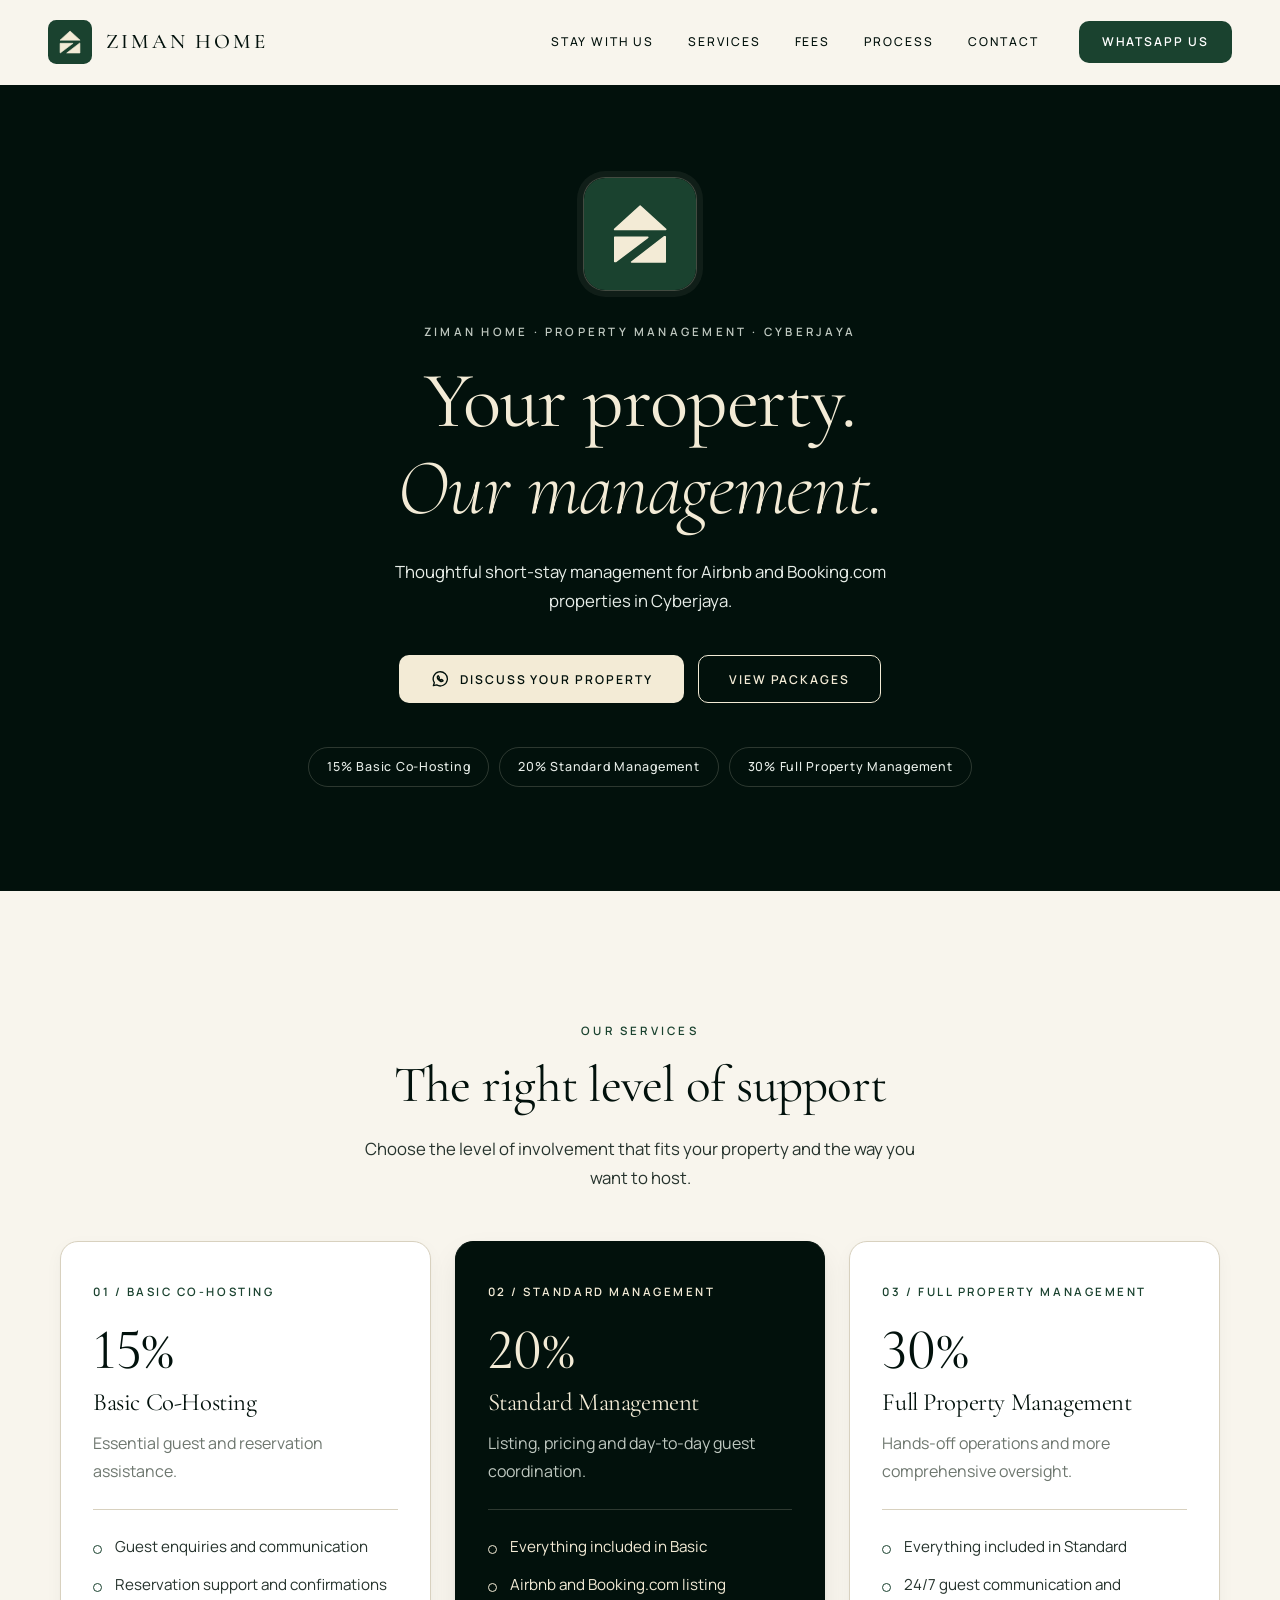
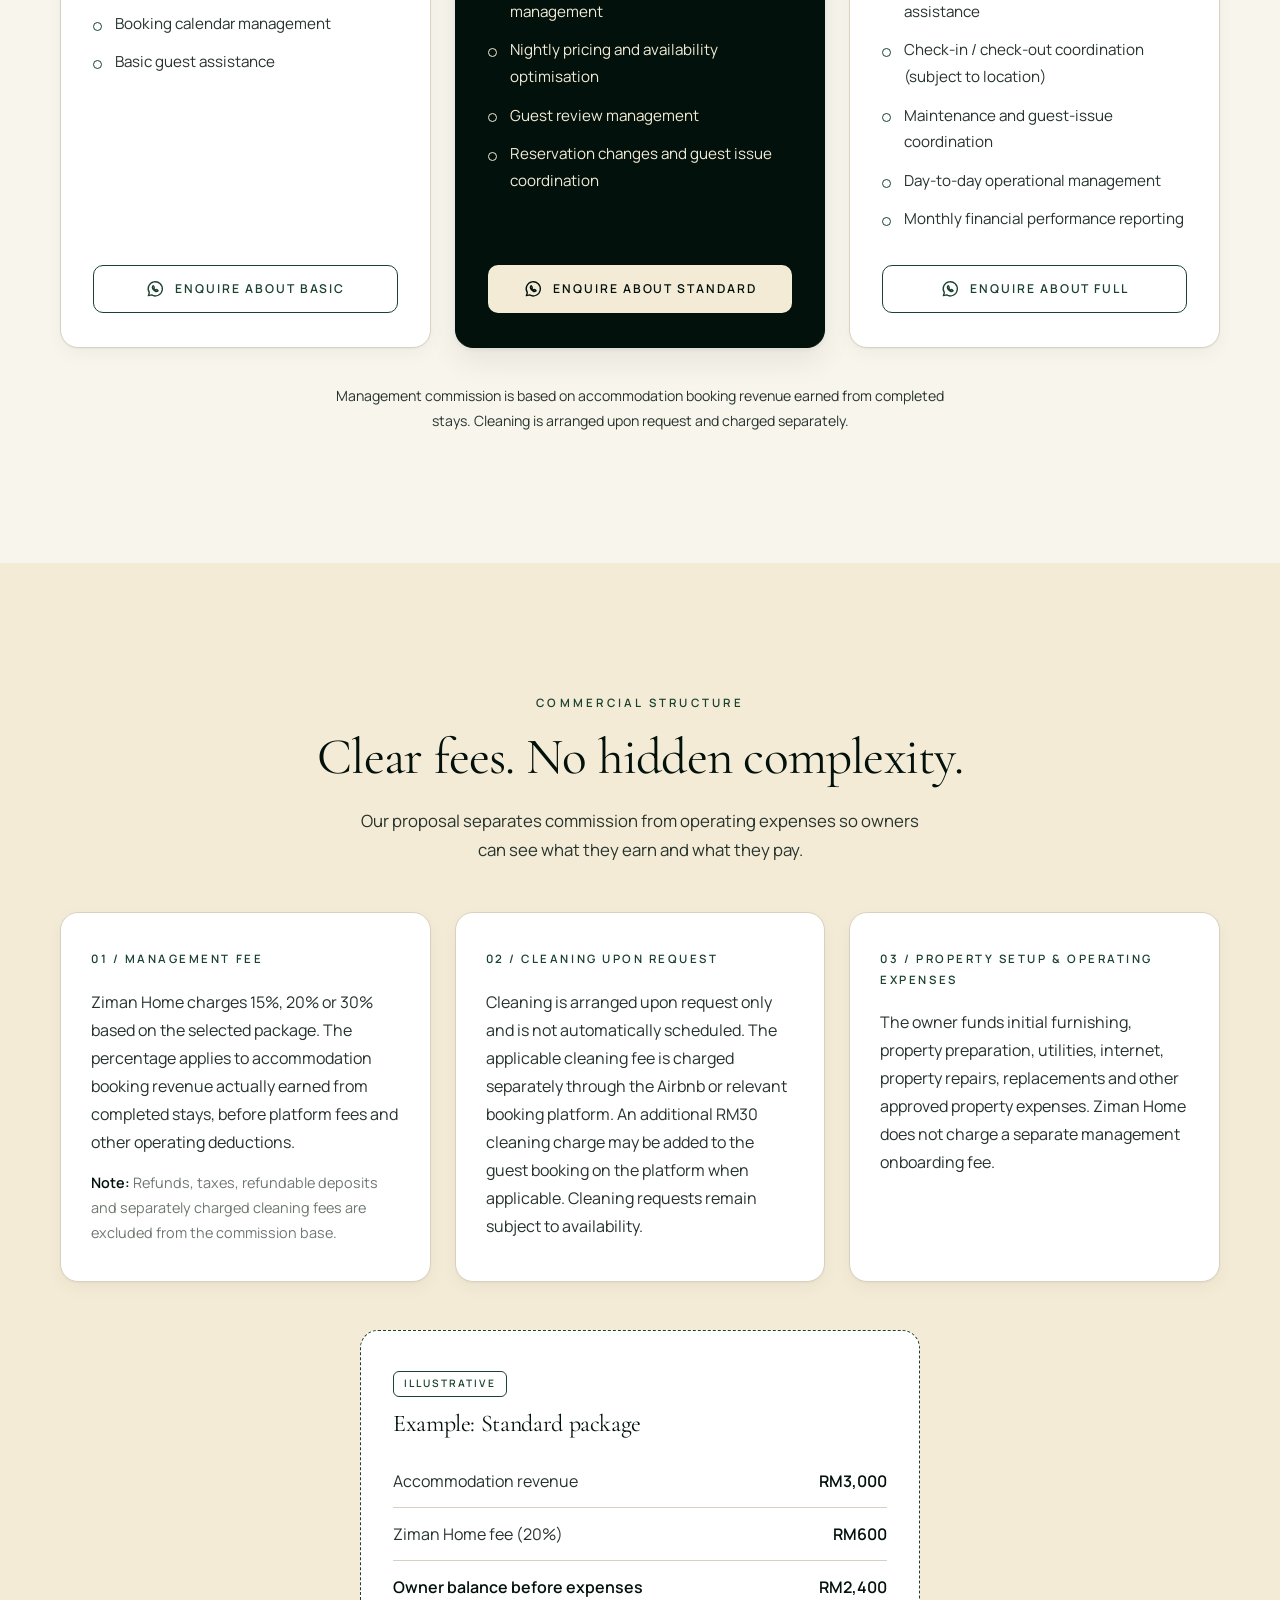
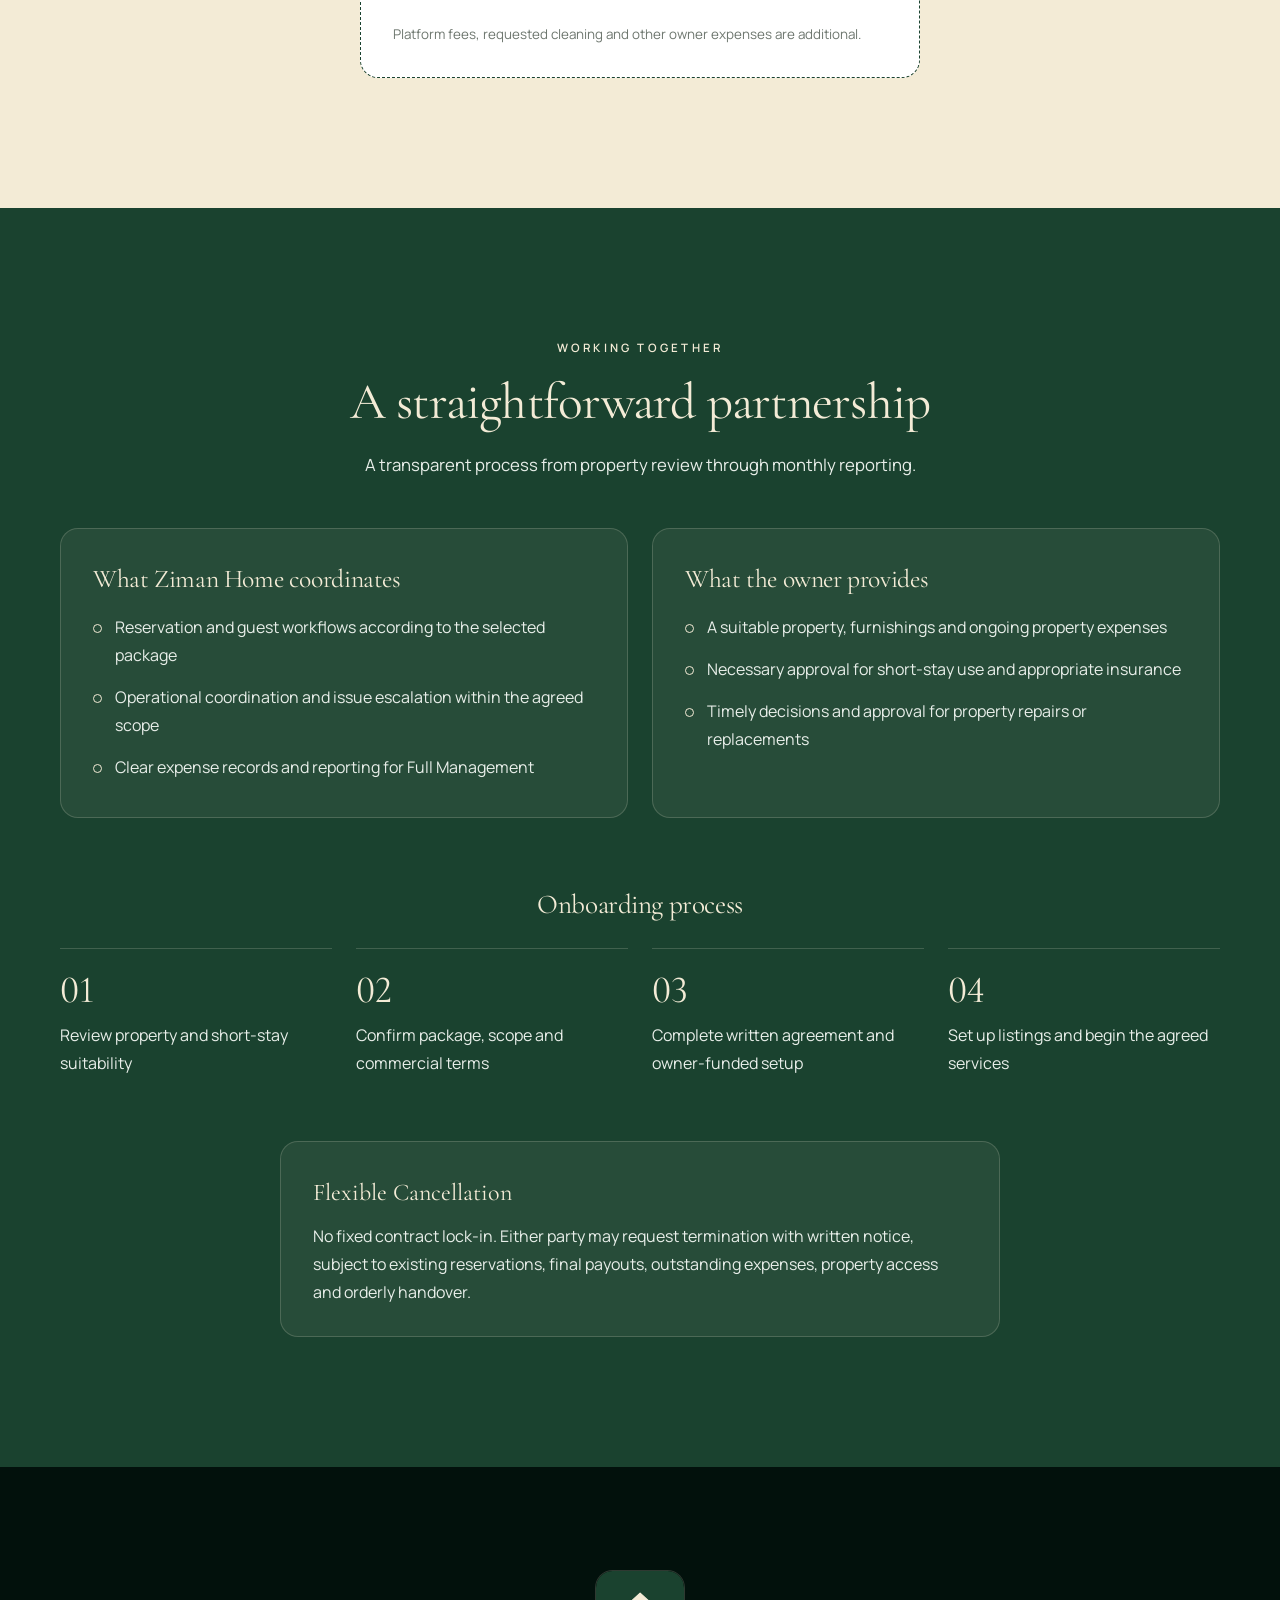
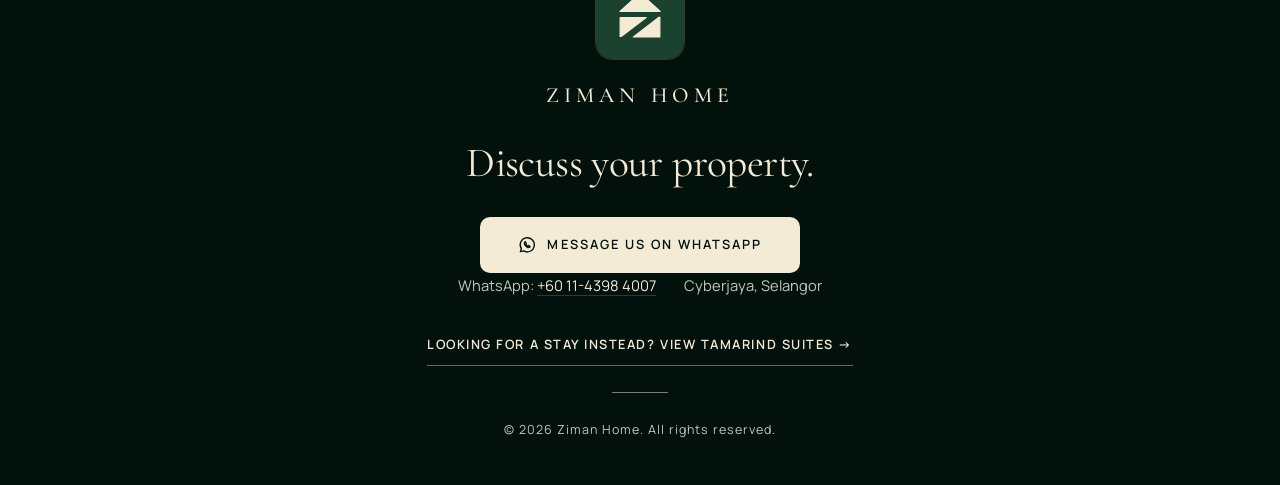
==== management/index.html @ a4a77e44 "Add property management page at /management/ Co-Authored-By: Claude Sonnet 5.5 <noreply@anthropic.co" ====
<!DOCTYPE html>
<html lang="en">
<head>
  <meta charset="UTF-8">
  <meta name="viewport" content="width=device-width, initial-scale=1.0, viewport-fit=cover">
  <title>Property Management in Cyberjaya | Ziman Home</title>
  <meta name="description" content="Short-stay property management for Airbnb and Booking.com owners in Cyberjaya. Choose Basic Co-Hosting (15%), Standard Management (20%) or Full Property Management (30%).">
  <link rel="canonical" href="https://zimanhome.nyoptech.my/management/">
  <meta name="theme-color" content="#02110c">

  <meta property="og:type" content="website">
  <meta property="og:site_name" content="Ziman Home">
  <meta property="og:locale" content="en_MY">
  <meta property="og:url" content="https://zimanhome.nyoptech.my/management/">
  <meta property="og:title" content="Property Management in Cyberjaya | Ziman Home">
  <meta property="og:description" content="Thoughtful short-stay management for Airbnb and Booking.com properties in Cyberjaya.">
  <meta property="og:image" content="https://zimanhome.nyoptech.my/assets/og-image.jpg">
  <meta property="og:image:width" content="1200">
  <meta property="og:image:height" content="630">
  <meta property="og:image:alt" content="Ziman Home property management, Cyberjaya">
  <meta name="twitter:card" content="summary_large_image">
  <meta name="twitter:title" content="Property Management in Cyberjaya | Ziman Home">
  <meta name="twitter:description" content="Thoughtful short-stay management for Airbnb and Booking.com properties in Cyberjaya.">
  <meta name="twitter:image" content="https://zimanhome.nyoptech.my/assets/og-image.jpg">

  <link rel="icon" href="/assets/logo.svg" type="image/svg+xml">
  <link rel="icon" href="/assets/favicon.png" type="image/png" sizes="48x48">
  <link rel="apple-touch-icon" href="/assets/apple-touch-icon.png">

  <link rel="preconnect" href="https://fonts.googleapis.com">
  <link rel="preconnect" href="https://fonts.gstatic.com" crossorigin>
  <link href="https://fonts.googleapis.com/css2?family=Cormorant+Garamond:ital,wght@0,300;0,400;0,500;1,300;1,400&family=Manrope:wght@400;500;600&display=swap" rel="stylesheet">
  <link rel="stylesheet" href="/styles.css">
  <link rel="stylesheet" href="/management/management.css">

  <script type="application/ld+json">
  {
    "@context": "https://schema.org",
    "@type": "Service",
    "name": "Short-stay property management",
    "serviceType": "Property management for Airbnb and Booking.com properties",
    "areaServed": { "@type": "City", "name": "Cyberjaya" },
    "provider": {
      "@type": "Organization",
      "name": "Ziman Home",
      "url": "https://zimanhome.nyoptech.my/",
      "logo": "https://zimanhome.nyoptech.my/assets/logo-512.png",
      "telephone": "+60 11-4398 4007"
    }
  }
  </script>
</head>
<body>
  <a href="#main" class="skip-link">Skip to content</a>

  <!-- ===== Navigation ===== -->
  <header class="nav" id="nav">
    <a href="/" class="nav__brand" aria-label="Ziman Home, back to the home page">
      <img src="/assets/logo.svg" alt="" class="nav__logo" width="44" height="44">
      <span>Ziman Home</span>
    </a>
    <nav class="nav__links" id="navLinks" aria-label="Main">
      <a href="/">Stay With Us</a>
      <a href="#packages">Services</a>
      <a href="#terms">Fees</a>
      <a href="#partnership">Process</a>
      <a href="#contact">Contact</a>
    </nav>
    <a href="https://wa.me/601143984007?text=Hi%20Ziman%20Home%2C%20I%27m%20a%20property%20owner%20in%20Cyberjaya%20and%20would%20like%20to%20discuss%20your%20property%20management%20services." class="btn btn--primary nav__cta" target="_blank" rel="noopener">WhatsApp Us</a>
    <button class="nav__toggle" id="navToggle" type="button" aria-label="Open menu" aria-expanded="false" aria-controls="navLinks"><span></span><span></span><span></span></button>
  </header>

  <main id="main">

  <!-- ===== Hero ===== -->
  <section class="hero hero--page theme-emerald" id="home">
    <div class="hero__content">
      <img src="/assets/logo.svg" alt="" class="hero__emblem" width="112" height="112">
      <p class="eyebrow">Ziman Home · Property Management · Cyberjaya</p>
      <h1>Your property.<br><em>Our management.</em></h1>
      <p class="hero__lead">Thoughtful short-stay management for Airbnb and Booking.com properties in Cyberjaya.</p>
      <div class="hero__ctas">
        <a href="https://wa.me/601143984007?text=Hi%20Ziman%20Home%2C%20I%27m%20a%20property%20owner%20in%20Cyberjaya%20and%20would%20like%20to%20discuss%20your%20property%20management%20services." class="btn btn--primary btn--icon" target="_blank" rel="noopener">
          <svg class="icon" viewBox="0 0 24 24" aria-hidden="true" focusable="false"><path d="M4 20l1.2-3.6A8.5 8.5 0 1 1 8 19.1z"/><path d="M9.2 8.6c.2-.5.7-.6 1-.2l.8 1.2c.2.3.2.7-.1 1l-.4.4c.5 1 1.3 1.8 2.3 2.3l.4-.4c.3-.3.7-.3 1-.1l1.2.8c.4.3.3.8-.2 1-.9.5-2 .5-3-.1a8 8 0 0 1-3-3c-.5-1-.5-2.1 0-2.9z"/></svg>
          Discuss Your Property
        </a>
        <a href="#packages" class="btn btn--outline">View Packages</a>
      </div>
      <ul class="chips" aria-label="Management packages">
        <li>15% Basic Co-Hosting</li>
        <li>20% Standard Management</li>
        <li>30% Full Property Management</li>
      </ul>
    </div>
  </section>

  <!-- ===== Our services ===== -->
  <section class="section" id="packages">
    <div class="container center">
      <p class="eyebrow">Our Services</p>
      <h2>The right level of support</h2>
      <p class="lead">Choose the level of involvement that fits your property and the way you want to host.</p>
      <div class="pkgs">
        <article class="pkg" data-reveal aria-labelledby="pkg-01">
          <p class="pkg__no">01 / Basic Co-Hosting</p>
          <h3 id="pkg-01"><span class="pkg__rate">15%</span> <span class="pkg__name">Basic Co-Hosting</span></h3>
          <p class="pkg__sum">Essential guest and reservation assistance.</p>
          <ul class="pkg__list">
            <li>Guest enquiries and communication</li>
            <li>Reservation support and confirmations</li>
            <li>Booking calendar management</li>
            <li>Basic guest assistance</li>
          </ul>
          <a href="https://wa.me/601143984007?text=Hi%20Ziman%20Home%2C%20I%27m%20a%20property%20owner%20in%20Cyberjaya%20and%20I%27m%20interested%20in%20the%20Basic%20Co-Hosting%20package%20%2815%25%29." class="btn btn--outline btn--icon pkg__cta" target="_blank" rel="noopener"><svg class="icon" viewBox="0 0 24 24" aria-hidden="true" focusable="false"><path d="M4 20l1.2-3.6A8.5 8.5 0 1 1 8 19.1z"/><path d="M9.2 8.6c.2-.5.7-.6 1-.2l.8 1.2c.2.3.2.7-.1 1l-.4.4c.5 1 1.3 1.8 2.3 2.3l.4-.4c.3-.3.7-.3 1-.1l1.2.8c.4.3.3.8-.2 1-.9.5-2 .5-3-.1a8 8 0 0 1-3-3c-.5-1-.5-2.1 0-2.9z"/></svg>Enquire about Basic<span class="sr-only"> package on WhatsApp</span></a>
        </article>
        <article class="pkg pkg--feature theme-emerald" data-reveal aria-labelledby="pkg-02">
          <p class="pkg__no">02 / Standard Management</p>
          <h3 id="pkg-02"><span class="pkg__rate">20%</span> <span class="pkg__name">Standard Management</span></h3>
          <p class="pkg__sum">Listing, pricing and day-to-day guest coordination.</p>
          <ul class="pkg__list">
            <li>Everything included in Basic</li>
            <li>Airbnb and Booking.com listing management</li>
            <li>Nightly pricing and availability optimisation</li>
            <li>Guest review management</li>
            <li>Reservation changes and guest issue coordination</li>
          </ul>
          <a href="https://wa.me/601143984007?text=Hi%20Ziman%20Home%2C%20I%27m%20a%20property%20owner%20in%20Cyberjaya%20and%20I%27m%20interested%20in%20the%20Standard%20Management%20package%20%2820%25%29." class="btn btn--primary btn--icon pkg__cta" target="_blank" rel="noopener"><svg class="icon" viewBox="0 0 24 24" aria-hidden="true" focusable="false"><path d="M4 20l1.2-3.6A8.5 8.5 0 1 1 8 19.1z"/><path d="M9.2 8.6c.2-.5.7-.6 1-.2l.8 1.2c.2.3.2.7-.1 1l-.4.4c.5 1 1.3 1.8 2.3 2.3l.4-.4c.3-.3.7-.3 1-.1l1.2.8c.4.3.3.8-.2 1-.9.5-2 .5-3-.1a8 8 0 0 1-3-3c-.5-1-.5-2.1 0-2.9z"/></svg>Enquire about Standard<span class="sr-only"> package on WhatsApp</span></a>
        </article>
        <article class="pkg" data-reveal aria-labelledby="pkg-03">
          <p class="pkg__no">03 / Full Property Management</p>
          <h3 id="pkg-03"><span class="pkg__rate">30%</span> <span class="pkg__name">Full Property Management</span></h3>
          <p class="pkg__sum">Hands-off operations and more comprehensive oversight.</p>
          <ul class="pkg__list">
            <li>Everything included in Standard</li>
            <li>24/7 guest communication and assistance</li>
            <li>Check-in / check-out coordination (subject to location)</li>
            <li>Maintenance and guest-issue coordination</li>
            <li>Day-to-day operational management</li>
            <li>Monthly financial performance reporting</li>
          </ul>
          <a href="https://wa.me/601143984007?text=Hi%20Ziman%20Home%2C%20I%27m%20a%20property%20owner%20in%20Cyberjaya%20and%20I%27m%20interested%20in%20the%20Full%20Property%20Management%20package%20%2830%25%29." class="btn btn--outline btn--icon pkg__cta" target="_blank" rel="noopener"><svg class="icon" viewBox="0 0 24 24" aria-hidden="true" focusable="false"><path d="M4 20l1.2-3.6A8.5 8.5 0 1 1 8 19.1z"/><path d="M9.2 8.6c.2-.5.7-.6 1-.2l.8 1.2c.2.3.2.7-.1 1l-.4.4c.5 1 1.3 1.8 2.3 2.3l.4-.4c.3-.3.7-.3 1-.1l1.2.8c.4.3.3.8-.2 1-.9.5-2 .5-3-.1a8 8 0 0 1-3-3c-.5-1-.5-2.1 0-2.9z"/></svg>Enquire about Full<span class="sr-only"> package on WhatsApp</span></a>
        </article>
      </div>
      <p class="footnote">Management commission is based on accommodation booking revenue earned from completed stays. Cleaning is arranged upon request and charged separately.</p>
    </div>
  </section>

  <!-- ===== Commercial terms ===== -->
  <section class="section theme-cream" id="terms">
    <div class="container center">
      <p class="eyebrow">Commercial Structure</p>
      <h2>Clear fees. No hidden complexity.</h2>
      <p class="lead">Our proposal separates commission from operating expenses so owners can see what they earn and what they pay.</p>
      <div class="terms">
        <article class="term" data-reveal>
          <p class="term__no">01 / Management Fee</p>
          <p>Ziman Home charges 15%, 20% or 30% based on the selected package. The percentage applies to accommodation booking revenue actually earned from completed stays, before platform fees and other operating deductions.</p>
          <p class="term__note"><strong>Note:</strong> Refunds, taxes, refundable deposits and separately charged cleaning fees are excluded from the commission base.</p>
        </article>
        <article class="term" data-reveal>
          <p class="term__no">02 / Cleaning Upon Request</p>
          <p>Cleaning is arranged upon request only and is not automatically scheduled. The applicable cleaning fee is charged separately through the Airbnb or relevant booking platform. An additional RM30 cleaning charge may be added to the guest booking on the platform when applicable. Cleaning requests remain subject to availability.</p>
        </article>
        <article class="term" data-reveal>
          <p class="term__no">03 / Property Setup &amp; Operating Expenses</p>
          <p>The owner funds initial furnishing, property preparation, utilities, internet, property repairs, replacements and other approved property expenses. Ziman Home does not charge a separate management onboarding fee.</p>
        </article>
      </div>

      <aside class="example" data-reveal aria-labelledby="exampleTitle">
        <p class="example__tag">Illustrative</p>
        <h3 id="exampleTitle">Example: Standard package</h3>
        <dl class="example__rows">
          <div><dt>Accommodation revenue</dt><dd>RM3,000</dd></div>
          <div><dt>Ziman Home fee (20%)</dt><dd>RM600</dd></div>
          <div class="example__total"><dt>Owner balance before expenses</dt><dd>RM2,400</dd></div>
        </dl>
        <p class="example__small">Platform fees, requested cleaning and other owner expenses are additional.</p>
      </aside>
    </div>
  </section>

  <!-- ===== Working together ===== -->
  <section class="section theme-green" id="partnership">
    <div class="container center">
      <p class="eyebrow">Working Together</p>
      <h2>A straightforward partnership</h2>
      <p class="lead">A transparent process from property review through monthly reporting.</p>

      <div class="cols">
        <div class="col" data-reveal>
          <h3>What Ziman Home coordinates</h3>
          <ul class="tick">
            <li>Reservation and guest workflows according to the selected package</li>
            <li>Operational coordination and issue escalation within the agreed scope</li>
            <li>Clear expense records and reporting for Full Management</li>
          </ul>
        </div>
        <div class="col" data-reveal>
          <h3>What the owner provides</h3>
          <ul class="tick">
            <li>A suitable property, furnishings and ongoing property expenses</li>
            <li>Necessary approval for short-stay use and appropriate insurance</li>
            <li>Timely decisions and approval for property repairs or replacements</li>
          </ul>
        </div>
      </div>

      <h3 class="steps__title">Onboarding process</h3>
      <ol class="steps">
        <li data-reveal><span class="steps__no" aria-hidden="true">01</span>Review property and short-stay suitability</li>
        <li data-reveal><span class="steps__no" aria-hidden="true">02</span>Confirm package, scope and commercial terms</li>
        <li data-reveal><span class="steps__no" aria-hidden="true">03</span>Complete written agreement and owner-funded setup</li>
        <li data-reveal><span class="steps__no" aria-hidden="true">04</span>Set up listings and begin the agreed services</li>
      </ol>

      <div class="callout" data-reveal>
        <p class="callout__title">Flexible Cancellation</p>
        <p>No fixed contract lock-in. Either party may request termination with written notice, subject to existing reservations, final payouts, outstanding expenses, property access and orderly handover.</p>
      </div>
    </div>
  </section>

  </main>

  <!-- ===== Final CTA / Footer ===== -->
  <footer class="footer theme-emerald" id="contact">
    <div class="container center">
      <img src="/assets/logo.svg" alt="" class="footer__logo" width="88" height="88" loading="lazy">
      <p class="footer__brand">Ziman Home</p>
      <h2 class="footer__title">Discuss your property.</h2>
      <a href="https://wa.me/601143984007?text=Hi%20Ziman%20Home%2C%20I%27m%20a%20property%20owner%20in%20Cyberjaya%20and%20would%20like%20to%20discuss%20your%20property%20management%20services." class="btn btn--primary btn--icon btn--lg" target="_blank" rel="noopener">
        <svg class="icon" viewBox="0 0 24 24" aria-hidden="true" focusable="false"><path d="M4 20l1.2-3.6A8.5 8.5 0 1 1 8 19.1z"/><path d="M9.2 8.6c.2-.5.7-.6 1-.2l.8 1.2c.2.3.2.7-.1 1l-.4.4c.5 1 1.3 1.8 2.3 2.3l.4-.4c.3-.3.7-.3 1-.1l1.2.8c.4.3.3.8-.2 1-.9.5-2 .5-3-.1a8 8 0 0 1-3-3c-.5-1-.5-2.1 0-2.9z"/></svg>
        Message Us on WhatsApp
      </a>
      <ul class="footer__contact">
        <li>WhatsApp: <a href="https://wa.me/601143984007">+60 11-4398 4007</a></li>
        <li>Cyberjaya, Selangor</li>
      </ul>
      <p class="footer__swap"><a class="text-link" href="/">Looking for a stay instead? View Tamarind Suites &rarr;</a></p>
      <div class="divider"></div>
      <p class="footer__copy">© <span id="year"></span> Ziman Home. All rights reserved.</p>
    </div>
  </footer>

  <!-- Floating WhatsApp button (hidden while the hero or footer CTA is on screen) -->
  <a href="https://wa.me/601143984007?text=Hi%20Ziman%20Home%2C%20I%27m%20a%20property%20owner%20in%20Cyberjaya%20and%20would%20like%20to%20discuss%20your%20property%20management%20services." class="wa-float is-hidden" id="waFloat" target="_blank" rel="noopener">
    <svg class="icon" viewBox="0 0 24 24" aria-hidden="true" focusable="false"><path d="M4 20l1.2-3.6A8.5 8.5 0 1 1 8 19.1z"/><path d="M9.2 8.6c.2-.5.7-.6 1-.2l.8 1.2c.2.3.2.7-.1 1l-.4.4c.5 1 1.3 1.8 2.3 2.3l.4-.4c.3-.3.7-.3 1-.1l1.2.8c.4.3.3.8-.2 1-.9.5-2 .5-3-.1a8 8 0 0 1-3-3c-.5-1-.5-2.1 0-2.9z"/></svg>
    <span class="wa-float__label">WhatsApp Us</span>
  </a>

  <script src="/management/management.js" defer></script>
</body>
</html>
---- styles.css ----
/* =========================================================
   Design tokens
   ========================================================= */
:root {
  /* Brand palette — the only raw colour values in this file */
  --emerald: #02110c;       /* Dark Emerald */
  --olive: #1a422f;         /* Olive Green */
  --olive-hover: #275a43;   /* Button hover green */
  --cream: #f3ebd6;         /* Cream Beige */
  --offwhite: #f8f5ed;      /* Main background */
  --ink: #26332d;           /* Body text */
  --stone: #6e776f;         /* Muted text */
  --border: #d8d1bf;        /* Border */
  --sage-mist: #e8eee9;     /* Soft green highlight */
  --mist: #bfc8c0;          /* Secondary text on dark */
  --white: #ffffff;
  --shadow-color: 2, 17, 12; /* emerald, as RGB for shadows/overlays */

  /* Type */
  --serif: "Cormorant Garamond", Georgia, serif;
  --sans: "Manrope", system-ui, sans-serif;

  /* Shape & depth */
  --radius-sm: 10px;
  --radius: 14px;
  --radius-lg: 18px;
  --shadow-sm: 0 1px 2px rgba(var(--shadow-color), .04), 0 6px 18px rgba(var(--shadow-color), .04);
  --shadow-md: 0 2px 4px rgba(var(--shadow-color), .05), 0 14px 30px rgba(var(--shadow-color), .07);
  --ease: cubic-bezier(.2, .6, .2, 1);
  --nav-h: 82px;
}

/* Section themes: each sets the same semantic tokens, components only read these. */
:root,
.theme-light {
  --bg: var(--offwhite);
  --heading: var(--emerald);
  --text: var(--ink);
  --muted: var(--stone);
  --accent: var(--olive);
  --line: var(--border);
  --card: var(--white);
  --photo-bg: var(--cream);
  --btn-bg: var(--olive);
  --btn-fg: var(--white);
  --btn-hover: var(--olive-hover);
  --btn-line: var(--olive);
  --btn-line-hover-fg: var(--white);
}
.theme-cream {
  --bg: var(--cream);
  --photo-bg: var(--offwhite);
}
.theme-green,
.theme-emerald {
  --heading: var(--cream);
  --text: var(--sage-mist);
  --muted: var(--mist);
  --accent: var(--cream);
  --line: color-mix(in srgb, var(--cream) 18%, transparent);
  --card: color-mix(in srgb, var(--cream) 6%, transparent);
  --photo-bg: var(--olive);
  --btn-bg: var(--cream);
  --btn-fg: var(--emerald);
  --btn-hover: var(--white);
  --btn-line: var(--cream);
  --btn-line-hover-fg: var(--emerald);
}
.theme-green { --bg: var(--olive); }
.theme-emerald { --bg: var(--emerald); --text: var(--cream); }

/* =========================================================
   Base
   ========================================================= */
* { box-sizing: border-box; margin: 0; padding: 0; }
html { scroll-behavior: smooth; }
body { font-family: var(--sans); font-weight: 400; font-size: 1rem; background: var(--bg); color: var(--text); line-height: 1.75; overflow-x: hidden; -webkit-font-smoothing: antialiased; }
img { max-width: 100%; display: block; }
a { color: inherit; text-decoration: none; }
ul { list-style: none; }
[id] { scroll-margin-top: var(--nav-h); }
::selection { background: var(--olive); color: var(--cream); }
:focus-visible { outline: 2px solid var(--accent); outline-offset: 3px; border-radius: 4px; }

.skip-link { position: absolute; left: 16px; top: -100px; z-index: 100; padding: 10px 18px; background: var(--olive); color: var(--white); border-radius: var(--radius-sm); }
.skip-link:focus { top: 16px; }

.container { width: min(1160px, 100% - 32px); margin-inline: auto; }
.center { text-align: center; }
.section { padding: 130px 0; background: var(--bg); color: var(--text); }
.section--compact { padding-block: 100px; }

h1, h2, h3 { font-family: var(--serif); font-weight: 400; line-height: 1.1; letter-spacing: -.015em; color: var(--heading); text-wrap: balance; }
h1 { font-size: clamp(2.6rem, 6.2vw, 5rem); }
h2 { font-size: clamp(2.1rem, 4vw, 3.2rem); margin-bottom: 20px; }
h3 { font-size: 1.7rem; margin-bottom: 14px; }
h1 em, h2 em { font-style: italic; font-weight: 300; }

.eyebrow { font-size: .72rem; font-weight: 600; letter-spacing: .28em; text-transform: uppercase; color: var(--accent); margin-bottom: 16px; }
.lead { color: var(--text); font-size: 1.05rem; max-width: 580px; margin: 0 auto 48px; text-wrap: pretty; }
.divider { width: 56px; height: 1px; background: var(--accent); opacity: .5; margin: 26px 0; }
.center .divider { margin-inline: auto; }
.text-link { display: inline-block; padding-block: 12px 10px; font-size: .8rem; font-weight: 600; letter-spacing: .12em; text-transform: uppercase; color: var(--accent); border-bottom: 1px solid color-mix(in srgb, var(--accent) 40%, transparent); transition: border-color .25s var(--ease); }
.text-link:hover { border-bottom-color: var(--accent); }

.icon { width: 20px; height: 20px; flex: none; fill: none; stroke: currentColor; stroke-width: 1.6; stroke-linecap: round; stroke-linejoin: round; }

/* =========================================================
   Buttons
   ========================================================= */
.btn { display: inline-flex; align-items: center; justify-content: center; gap: 10px; min-height: 48px; padding: 13px 30px; font-family: var(--sans); font-size: .76rem; font-weight: 600; letter-spacing: .16em; text-transform: uppercase; text-align: center; line-height: 1.3; border: 1px solid transparent; border-radius: var(--radius-sm); cursor: pointer; transition: background-color .25s var(--ease), color .25s var(--ease), border-color .25s var(--ease), box-shadow .25s var(--ease); }
.btn--primary { background: var(--btn-bg); color: var(--btn-fg); }
.btn--primary:hover { background: var(--btn-hover); box-shadow: var(--shadow-sm); }
.btn--outline { border-color: var(--btn-line); color: var(--btn-line); background: transparent; }
.btn--outline:hover { background: var(--btn-line); color: var(--btn-line-hover-fg); }
.btn--lg { min-height: 56px; padding: 16px 36px; font-size: .8rem; }

/* Booking platform buttons: inactive ("Coming soon") until an href is added */
.btn--platform:not([href]) { border-color: var(--line); color: var(--muted); cursor: default; }
.btn--platform:not([href]):hover { background: transparent; color: var(--muted); }
.btn__soon { padding: 3px 8px; font-size: .6rem; letter-spacing: .14em; border: 1px solid var(--line); border-radius: 6px; }
.btn--platform[href] .btn__soon { display: none; }

/* =========================================================
   Photos (placeholders until real photos are added)
   ========================================================= */
.photo { position: relative; overflow: hidden; border-radius: var(--radius-lg); background: var(--photo-bg); border: 1px solid var(--line); }
.photo picture, .photo img { width: 100%; height: 100%; }
.photo img { object-fit: cover; transition: transform .8s var(--ease); }
.photo:hover img { transform: scale(1.03); }
.photo figcaption { position: absolute; left: 14px; bottom: 14px; padding: 6px 12px; font-size: .66rem; font-weight: 600; letter-spacing: .18em; text-transform: uppercase; color: var(--emerald); background: color-mix(in srgb, var(--offwhite) 90%, transparent); border-radius: 8px; }

/* =========================================================
   Navigation
   ========================================================= */
.nav { position: fixed; inset: 0 0 auto; z-index: 50; display: flex; align-items: center; gap: 40px; padding: 20px 48px; background: var(--offwhite); border-bottom: 1px solid transparent; color: var(--heading); transition: padding .3s var(--ease), border-color .3s var(--ease), box-shadow .3s var(--ease); }
.nav.scrolled { padding-block: 12px; border-bottom-color: var(--line); box-shadow: var(--shadow-sm); }
.nav__brand { display: flex; align-items: center; gap: 14px; font-family: var(--serif); font-size: 1.3rem; font-weight: 500; letter-spacing: .14em; text-transform: uppercase; color: var(--heading); margin-right: auto; }
.nav__logo { width: 44px; height: 44px; }
.nav__links { display: flex; gap: 34px; }
.nav__links a { font-size: .76rem; font-weight: 500; letter-spacing: .16em; text-transform: uppercase; color: var(--heading); position: relative; padding-block: 4px; transition: color .25s var(--ease); }
.nav__links a::after { content: ""; position: absolute; left: 0; bottom: 0; width: 0; height: 1px; background: var(--accent); transition: width .3s var(--ease); }
.nav__links a:hover { color: var(--accent); }
.nav__links a:hover::after { width: 100%; }
.nav__cta { min-height: 42px; padding: 10px 22px; }
.nav__toggle { display: none; background: none; border: 0; width: 44px; height: 44px; padding: 8px 7px; cursor: pointer; }
.nav__toggle span { display: block; height: 1.5px; background: var(--heading); margin: 7px 0; transition: transform .3s var(--ease), opacity .3s var(--ease); }

/* =========================================================
   Hero
   ========================================================= */
.hero { position: relative; min-height: 100vh; min-height: 100svh; display: grid; place-items: center; text-align: center; padding: calc(var(--nav-h) + 56px) 16px 96px; overflow: hidden; background: var(--bg); color: var(--text); }
.hero__media { position: absolute; inset: 0; }
.hero__media img { width: 100%; height: 100%; object-fit: cover; }
.hero__media::after { content: ""; position: absolute; inset: 0; background: rgba(var(--shadow-color), .4); }
.hero__content { position: relative; z-index: 1; max-width: 820px; animation: rise 1s var(--ease) both; }
.hero__emblem { width: 112px; height: 112px; border-radius: 19%; margin: 0 auto 32px; box-shadow: 0 0 0 1px color-mix(in srgb, var(--cream) 22%, transparent), 0 0 0 7px color-mix(in srgb, var(--cream) 6%, transparent); }
.hero h1 { color: var(--cream); margin-bottom: 24px; }
.hero__lead { max-width: 560px; margin: 0 auto 40px; font-size: 1.05rem; color: var(--sage-mist); text-wrap: pretty; }
.hero__ctas { display: flex; flex-wrap: wrap; justify-content: center; gap: 14px; }
.hero__scroll { position: absolute; bottom: 24px; left: 50%; width: 24px; height: 56px; margin-left: -12px; z-index: 1; }
.hero__scroll::before { content: ""; position: absolute; left: 50%; top: 4px; width: 1px; height: 48px; background: linear-gradient(var(--cream), transparent); animation: pulse 2.4s ease-in-out infinite; }

/* =========================================================
   Quick facts
   ========================================================= */
.facts { padding: 44px 0; background: var(--bg); border-bottom: 1px solid var(--line); }
.facts__list { display: grid; grid-template-columns: repeat(5, 1fr); }
.fact { display: flex; align-items: center; justify-content: center; gap: 12px; padding: 8px 16px; font-size: .9rem; font-weight: 500; color: var(--heading); text-align: left; }
.fact + .fact { border-left: 1px solid var(--line); }
.fact svg { width: 26px; height: 26px; flex: none; fill: none; stroke: var(--accent); stroke-width: 1.3; stroke-linecap: round; stroke-linejoin: round; }

/* =========================================================
   Experience
   ========================================================= */
.experience__grid { display: grid; grid-template-columns: 1.1fr 1fr; gap: 88px; align-items: center; }
.experience__photo { aspect-ratio: 4 / 5; box-shadow: 22px 22px 0 -1px var(--bg), 22px 22px 0 0 color-mix(in srgb, var(--accent) 35%, transparent); }
.experience__photo picture, .experience__photo img { position: absolute; inset: 0; }
.experience__text p { margin-bottom: 18px; }
.experience__text .btn { margin-top: 16px; }

/* =========================================================
   Availability
   ========================================================= */
.availability-card { position: relative; max-width: 860px; margin: 0 auto 36px; padding: 32px; background: var(--bg); color: var(--text); border-radius: var(--radius-lg); box-shadow: 0 18px 40px rgba(var(--shadow-color), .18); }
.week { display: grid; grid-template-columns: repeat(7, 1fr); gap: 12px; }
.day { background: var(--card); border: 1px solid var(--line); padding: 18px 6px; border-radius: var(--radius); display: grid; gap: 4px; transition: border-color .25s var(--ease), transform .25s var(--ease), box-shadow .25s var(--ease); }
.day__name { font-size: .7rem; font-weight: 600; letter-spacing: .18em; text-transform: uppercase; color: var(--muted); }
.day__num { font-family: var(--serif); font-size: 1.9rem; font-variant-numeric: lining-nums; color: var(--heading); line-height: 1.2; }
.day--free:hover { border-color: var(--accent); transform: translateY(-2px); box-shadow: var(--shadow-sm); }
.day--taken { opacity: .45; }
.day--taken .day__num { text-decoration: line-through; }
.cal { max-width: 560px; margin: 0 auto; }
.cal__head { display: flex; align-items: center; justify-content: space-between; margin-bottom: 18px; }
.cal__title { font-family: var(--serif); font-size: 1.6rem; color: var(--heading); }
.cal__nav { width: 40px; height: 40px; border-radius: 50%; border: 1px solid var(--line); background: var(--card); color: var(--heading); font-size: 1.4rem; line-height: 1; cursor: pointer; transition: border-color .25s var(--ease); }
.cal__nav:hover:not(:disabled) { border-color: var(--accent); }
.cal__nav:disabled { opacity: .3; cursor: default; }
.cal__grid { display: grid; grid-template-columns: repeat(7, 1fr); gap: 8px; }
.cal__dow { margin-bottom: 8px; font-size: .68rem; font-weight: 600; letter-spacing: .14em; text-transform: uppercase; color: var(--muted); }
.cal__day { display: grid; place-items: center; aspect-ratio: 1; border-radius: var(--radius-sm); border: 1px solid var(--line); background: var(--card); font-family: var(--serif); font-size: 1.15rem; color: var(--heading); font-variant-numeric: lining-nums; }
.cal__day--free { border-color: var(--accent); }
.cal__day--taken { opacity: .4; text-decoration: line-through; background: transparent; }
.cal__note { margin-top: 12px; font-size: .78rem; color: var(--muted); }
.reviews { display: grid; grid-template-columns: repeat(auto-fit, minmax(280px, 1fr)); gap: 24px; margin-top: 36px; text-align: left; }
.review footer { font-size: .85rem; color: var(--muted); }
.legend { display: flex; justify-content: center; gap: 28px; margin-top: 24px; font-size: .85rem; color: var(--muted); }
.legend[hidden] { display: none; }
.dot { display: inline-block; width: 8px; height: 8px; border-radius: 50%; margin-right: 6px; vertical-align: middle; }
.dot--free { background: var(--accent); }
.dot--taken { background: var(--line); }
.day .dot { margin: 4px auto 0; }

/* Preview mode: dates shown for layout only, clearly not live availability */
.availability-card__soon { display: none; }
.is-preview .cal { opacity: .35; filter: grayscale(1); user-select: none; pointer-events: none; }
.is-preview .availability-card__soon { display: block; position: absolute; top: 50%; left: 50%; transform: translate(-50%, -50%); width: max-content; max-width: calc(100% - 48px); padding: 12px 22px; font-size: .78rem; font-weight: 600; letter-spacing: .16em; text-transform: uppercase; color: var(--heading); background: var(--card); border: 1px solid var(--line); border-radius: var(--radius-sm); box-shadow: var(--shadow-md); text-wrap: balance; }

/* =========================================================
   Amenities
   ========================================================= */
.amenities { display: grid; grid-template-columns: repeat(5, 1fr); gap: 16px; margin-top: 48px; }
.amenity { background: var(--card); border: 1px solid var(--line); border-radius: var(--radius); padding: 32px 16px; display: grid; justify-items: center; gap: 14px; box-shadow: var(--shadow-sm); transition: border-color .25s var(--ease), transform .25s var(--ease), box-shadow .25s var(--ease); }
.amenity:hover { border-color: var(--accent); transform: translateY(-2px); box-shadow: var(--shadow-md); }
.amenity svg { width: 32px; height: 32px; fill: none; stroke: var(--accent); stroke-width: 1.3; stroke-linecap: round; stroke-linejoin: round; }
.amenity span { font-size: .88rem; font-weight: 500; color: var(--text); }

/* =========================================================
   Gallery
   ========================================================= */
.gallery { display: grid; grid-template-columns: repeat(4, 1fr); grid-auto-rows: 240px; gap: 16px; margin-top: 48px; }
.gallery .g-wide { grid-column: span 2; }

/* =========================================================
   Reviews
   ========================================================= */
.review { position: relative; background: var(--card); border: 1px solid var(--line); border-radius: var(--radius-lg); padding: 44px 32px 36px; box-shadow: var(--shadow-sm); }
.review::before { content: "“"; position: absolute; top: -6px; left: 24px; font-family: var(--serif); font-size: 5rem; color: var(--accent); opacity: .18; line-height: 1; }
.review p { font-family: var(--serif); font-size: 1.3rem; font-style: italic; line-height: 1.55; color: var(--text); margin-bottom: 20px; }
.review--soon { max-width: 640px; margin: 36px auto 0; }

/* =========================================================
   Location
   ========================================================= */
.location { display: grid; grid-template-columns: 2fr 1fr; gap: 24px; text-align: left; }
.map { position: relative; min-height: 400px; overflow: hidden; border-radius: var(--radius-lg); border: 1px solid var(--line); background: var(--photo-bg); }
.map iframe { position: absolute; inset: 0; width: 100%; height: 100%; border: 0; }
.nearby { padding: 32px; background: var(--card); border: 1px solid var(--line); border-radius: var(--radius-lg); }
.nearby ul { display: grid; gap: 12px; margin-bottom: 26px; }
.nearby li { position: relative; padding-left: 20px; }
.nearby li::before { content: ""; position: absolute; left: 0; top: .72em; width: 7px; height: 7px; border-radius: 50%; border: 1px solid var(--accent); }

/* =========================================================
   Footer / booking
   ========================================================= */
.footer { padding: 104px 0 44px; background: var(--bg); color: var(--text); }
.footer__logo { width: 88px; height: 88px; border-radius: 19%; margin: 0 auto 18px; box-shadow: 0 0 0 1px var(--line); }
.footer__brand { font-family: var(--serif); font-size: 1.35rem; font-weight: 500; letter-spacing: .24em; text-transform: uppercase; color: var(--heading); margin-bottom: 26px; }
.footer__tag { font-family: var(--serif); font-size: 1.6rem; font-style: italic; font-weight: 300; color: var(--heading); margin-bottom: 8px; }
.footer__title { font-size: clamp(2rem, 4vw, 2.6rem); margin-bottom: 30px; }
.footer__btns { display: flex; gap: 12px; justify-content: center; flex-wrap: wrap; margin: 16px 0 36px; }
.footer__contact { display: flex; flex-wrap: wrap; justify-content: center; gap: 6px 28px; font-size: .92rem; color: var(--muted); }
.footer__contact a { color: var(--cream); border-bottom: 1px solid var(--line); transition: border-color .25s var(--ease); }
.footer__contact a:hover { border-bottom-color: var(--cream); }
.footer__owners { margin-top: 20px; }
.footer__copy { font-size: .78rem; color: var(--muted); letter-spacing: .08em; }

/* =========================================================
   Floating WhatsApp button
   ========================================================= */
.wa-float { position: fixed; z-index: 40; right: calc(20px + env(safe-area-inset-right)); bottom: calc(20px + env(safe-area-inset-bottom)); display: inline-flex; align-items: center; gap: 10px; min-height: 52px; padding: 0 16px; background: var(--olive); color: var(--white); border: 1px solid color-mix(in srgb, var(--cream) 30%, transparent); border-radius: var(--radius); box-shadow: 0 8px 24px rgba(var(--shadow-color), .22); transition: opacity .3s var(--ease), transform .3s var(--ease), visibility .3s, background-color .25s var(--ease); }
.wa-float:hover { background: var(--olive-hover); }
.wa-float .icon { width: 22px; height: 22px; }
.wa-float.is-hidden { opacity: 0; visibility: hidden; transform: translateY(12px); }
.wa-float__label { font-size: .74rem; font-weight: 600; letter-spacing: .14em; text-transform: uppercase; }
/* Desktop: compact icon-only button (label stays for screen readers) */
@media (min-width: 961px) {
  .wa-float { width: 52px; padding: 0; justify-content: center; }
  .wa-float__label { position: absolute; width: 1px; height: 1px; overflow: hidden; clip-path: inset(50%); white-space: nowrap; }
}

/* =========================================================
   Motion
   ========================================================= */
.reveal { opacity: 0; transform: translateY(16px); transition: opacity .8s var(--ease), transform .8s var(--ease); }
.reveal.in { opacity: 1; transform: none; }

@keyframes rise { from { opacity: 0; transform: translateY(16px); } to { opacity: 1; transform: none; } }
@keyframes pulse { 0%, 100% { opacity: .3; } 50% { opacity: .9; } }

@media (prefers-reduced-motion: reduce) {
  html { scroll-behavior: auto; }
  *, *::before, *::after { animation: none !important; transition: none !important; }
  .reveal { opacity: 1; transform: none; }
}

/* =========================================================
   Responsive
   ========================================================= */
@media (min-width: 961px) and (max-width: 1180px) {
  .nav { gap: 24px; padding-inline: 28px; }
  .nav__links { gap: 22px; }
  .nav__links a, .nav__brand { white-space: nowrap; }
}
@media (min-width: 961px) and (max-width: 1060px) {
  .nav__links { gap: 16px; }
  .nav__links a { letter-spacing: .1em; }
}
@media (max-width: 1100px) {
  .facts__list { grid-template-columns: repeat(3, 1fr); row-gap: 18px; }
  .fact:nth-child(4) { border-left: 0; }
}
@media (max-width: 960px) {
  .amenity { padding: 26px 10px; }
  :root { --nav-h: 66px; }
  .nav { padding: 11px 16px; gap: 12px; }
  .nav.scrolled { padding-block: 11px; }
  .nav__links { position: fixed; top: 0; right: 0; height: 100vh; height: 100dvh; width: min(300px, 80vw); flex-direction: column; justify-content: center; gap: 22px; padding: 40px; background: var(--offwhite); border-left: 1px solid var(--line); box-shadow: var(--shadow-md); transform: translateX(100%); visibility: hidden; transition: transform .4s var(--ease), visibility 0s .4s; }
  .nav__links.open { transform: none; visibility: visible; transition: transform .4s var(--ease); }
  .nav__links a { font-size: .95rem; padding-block: 8px; }
  .nav__toggle { display: block; z-index: 2; }
  .nav__toggle.open span:nth-child(1) { transform: translateY(8.5px) rotate(45deg); }
  .nav__toggle.open span:nth-child(2) { opacity: 0; }
  .nav__toggle.open span:nth-child(3) { transform: translateY(-8.5px) rotate(-45deg); }
  .section { padding: 96px 0; }
  .section--compact { padding-block: 80px; }
  .experience__grid { grid-template-columns: 1fr; gap: 56px; }
  .gallery { grid-template-columns: repeat(2, 1fr); grid-auto-rows: 200px; grid-auto-flow: dense; }
  .location { grid-template-columns: 1fr; }
  .map { min-height: 0; aspect-ratio: 16 / 10; }
  .footer { padding-top: 88px; }
}
@media (max-width: 700px) {
  .facts { padding: 28px 0; }
  .facts__list { grid-template-columns: repeat(2, 1fr); gap: 4px; }
  .fact, .fact + .fact { justify-content: flex-start; border-left: 0; padding: 10px 4px; font-size: .86rem; }
  .fact:last-child { grid-column: 1 / -1; }
  .amenities { grid-template-columns: repeat(2, 1fr); }
}
@media (max-width: 600px) {
  .section { padding: 72px 0; }
  .section--compact { padding-block: 64px; }
  h2 { margin-bottom: 16px; }
  .lead { margin-bottom: 36px; }
  .nav__cta, .nav__brand span { display: none; }
  .hero { padding-bottom: 88px; }
  .hero__emblem { width: 84px; height: 84px; margin-bottom: 24px; }
  .hero__lead { font-size: 1rem; margin-bottom: 32px; }
  .btn { letter-spacing: .1em; padding-inline: 18px; }
  .hero__ctas .btn { width: 100%; max-width: 340px; }
  .is-preview .availability-card__soon { font-size: .7rem; letter-spacing: .1em; padding: 10px 16px; }
  .availability-card { padding: 16px; }
  .cal__grid { gap: 4px; }
  .experience__grid { gap: 44px; }
  .experience__photo { aspect-ratio: 4 / 3.6; box-shadow: 12px 12px 0 -1px var(--bg), 12px 12px 0 0 color-mix(in srgb, var(--accent) 35%, transparent); }
  .amenities { gap: 10px; margin-top: 36px; }
  .amenity { padding: 22px 10px; gap: 10px; }
  .gallery { gap: 10px; grid-auto-rows: 150px; margin-top: 36px; }
  .review { padding: 40px 22px 30px; }
  .review p { font-size: 1.2rem; }
  .map { aspect-ratio: 4 / 3.4; }
  .nearby { padding: 26px 22px; }
  .footer { padding: 72px 0 calc(32px + env(safe-area-inset-bottom)); }
  .footer__btns .btn { flex: 1 1 100%; max-width: 340px; }
  .btn--lg { width: 100%; max-width: 340px; padding-inline: 20px; }
}
---- management/management.css ----
/* =========================================================
   Property management page: components that sit on top of /styles.css.
   Only existing tokens (colours, fonts, radii, shadows) are used here.
   ========================================================= */

.sr-only { position: absolute; width: 1px; height: 1px; overflow: hidden; clip-path: inset(50%); white-space: nowrap; }

/* Hero (no photo: calm emerald panel) */
.hero--page { min-height: auto; padding: calc(var(--nav-h) + 96px) 16px 104px; }
.hero--page .hero__content { max-width: 860px; }
.hero--page .eyebrow { color: var(--mist); }
.chips { display: flex; flex-wrap: wrap; justify-content: center; gap: 10px; margin-top: 44px; }
.chips li { padding: 8px 18px; font-size: .78rem; font-weight: 500; letter-spacing: .06em; color: var(--sage-mist); border: 1px solid var(--line); border-radius: 999px; }

/* Packages */
.pkgs { display: grid; grid-template-columns: repeat(3, 1fr); gap: 24px; align-items: stretch; text-align: left; }
.pkg { display: flex; flex-direction: column; padding: 40px 32px 34px; background: var(--card); color: var(--text); border: 1px solid var(--line); border-radius: var(--radius-lg); box-shadow: var(--shadow-sm); }
.pkg--feature { background: var(--bg); border-color: var(--bg); box-shadow: var(--shadow-md); }
.pkg__no { font-size: .72rem; font-weight: 600; letter-spacing: .22em; text-transform: uppercase; color: var(--accent); margin-bottom: 20px; }
.pkg h3 { display: flex; flex-direction: column; margin-bottom: 12px; }
.pkg__rate { font-size: 3.6rem; line-height: 1; font-variant-numeric: lining-nums; }
.pkg__name { margin-top: 10px; font-size: 1.55rem; }
.pkg__sum { color: var(--muted); margin-bottom: 24px; padding-bottom: 24px; border-bottom: 1px solid var(--line); }
.pkg__list { display: grid; gap: 12px; margin-bottom: 32px; font-size: .95rem; }
.pkg__list li, .tick li { position: relative; padding-left: 22px; }
.pkg__list li::before, .tick li::before { content: ""; position: absolute; left: 0; top: .72em; width: 7px; height: 7px; border-radius: 50%; border: 1px solid var(--accent); }
.pkg__cta { margin-top: auto; width: 100%; }
.footnote { max-width: 640px; margin: 36px auto 0; font-size: .88rem; color: var(--text); text-wrap: pretty; }

/* Commercial terms */
.terms { display: grid; grid-template-columns: repeat(3, 1fr); gap: 24px; text-align: left; }
.term { padding: 36px 30px; background: var(--card); border: 1px solid var(--line); border-radius: var(--radius-lg); box-shadow: var(--shadow-sm); }
.term p + p { margin-top: 14px; }
.term__no { font-size: .72rem; font-weight: 600; letter-spacing: .22em; text-transform: uppercase; color: var(--accent); margin-bottom: 18px; }
.term .term__no + p { color: var(--text); }
.term__note { font-size: .9rem; color: var(--muted); }
.term__note strong { font-weight: 600; color: var(--heading); }

.example { max-width: 560px; margin: 48px auto 0; padding: 36px 32px 30px; text-align: left; background: var(--card); border: 1px dashed var(--accent); border-radius: var(--radius-lg); }
.example__tag { display: inline-block; margin-bottom: 14px; padding: 3px 10px; font-size: .64rem; font-weight: 600; letter-spacing: .2em; text-transform: uppercase; color: var(--accent); border: 1px solid var(--accent); border-radius: 6px; }
.example h3 { font-size: 1.5rem; margin-bottom: 18px; }
.example__rows > div { display: flex; justify-content: space-between; gap: 16px; padding: 12px 0; border-bottom: 1px solid var(--line); }
.example__rows dd { font-weight: 600; color: var(--heading); font-variant-numeric: lining-nums; white-space: nowrap; }
.example__total { border-bottom: 0 !important; }
.example__total dt, .example__total dd { font-weight: 600; color: var(--heading); }
.example__small { margin-top: 10px; font-size: .84rem; color: var(--muted); }

/* Working together */
.cols { display: grid; grid-template-columns: repeat(2, 1fr); gap: 24px; text-align: left; }
.col { padding: 36px 32px; background: var(--card); border: 1px solid var(--line); border-radius: var(--radius-lg); }
.col h3 { font-size: 1.6rem; margin-bottom: 20px; }
.tick { display: grid; gap: 14px; }
.steps__title { margin: 72px 0 28px; }
.steps { list-style: none; display: grid; grid-template-columns: repeat(4, 1fr); gap: 24px; text-align: left; }
.steps li { padding-top: 22px; border-top: 1px solid var(--line); }
.steps__no { display: block; margin-bottom: 12px; font-family: var(--serif); font-size: 2.4rem; line-height: 1; color: var(--accent); font-variant-numeric: lining-nums; }
.callout { max-width: 720px; margin: 64px auto 0; padding: 30px 32px; text-align: left; background: var(--card); border: 1px solid var(--line); border-radius: var(--radius-lg); }
.callout__title { margin-bottom: 8px; font-family: var(--serif); font-size: 1.5rem; color: var(--heading); }

/* Footer extras */
.footer__swap { margin: 22px 0 0; }

@media (max-width: 1100px) {
  .pkgs, .terms { grid-template-columns: 1fr; max-width: 560px; margin-inline: auto; }
  .steps { grid-template-columns: repeat(2, 1fr); row-gap: 32px; }
}
@media (max-width: 960px) {
  .cols { grid-template-columns: 1fr; }
  .hero--page { padding-top: calc(var(--nav-h) + 64px); padding-bottom: 80px; }
}
@media (max-width: 600px) {
  .pkg { padding: 34px 24px 28px; }
  .term, .col, .example { padding: 28px 22px; }
  .steps { grid-template-columns: 1fr; }
  .steps__title { margin-top: 56px; }
  .callout { padding: 26px 22px; margin-top: 48px; }
  .chips li { font-size: .74rem; }
  .pkg__cta { letter-spacing: .08em; }
}
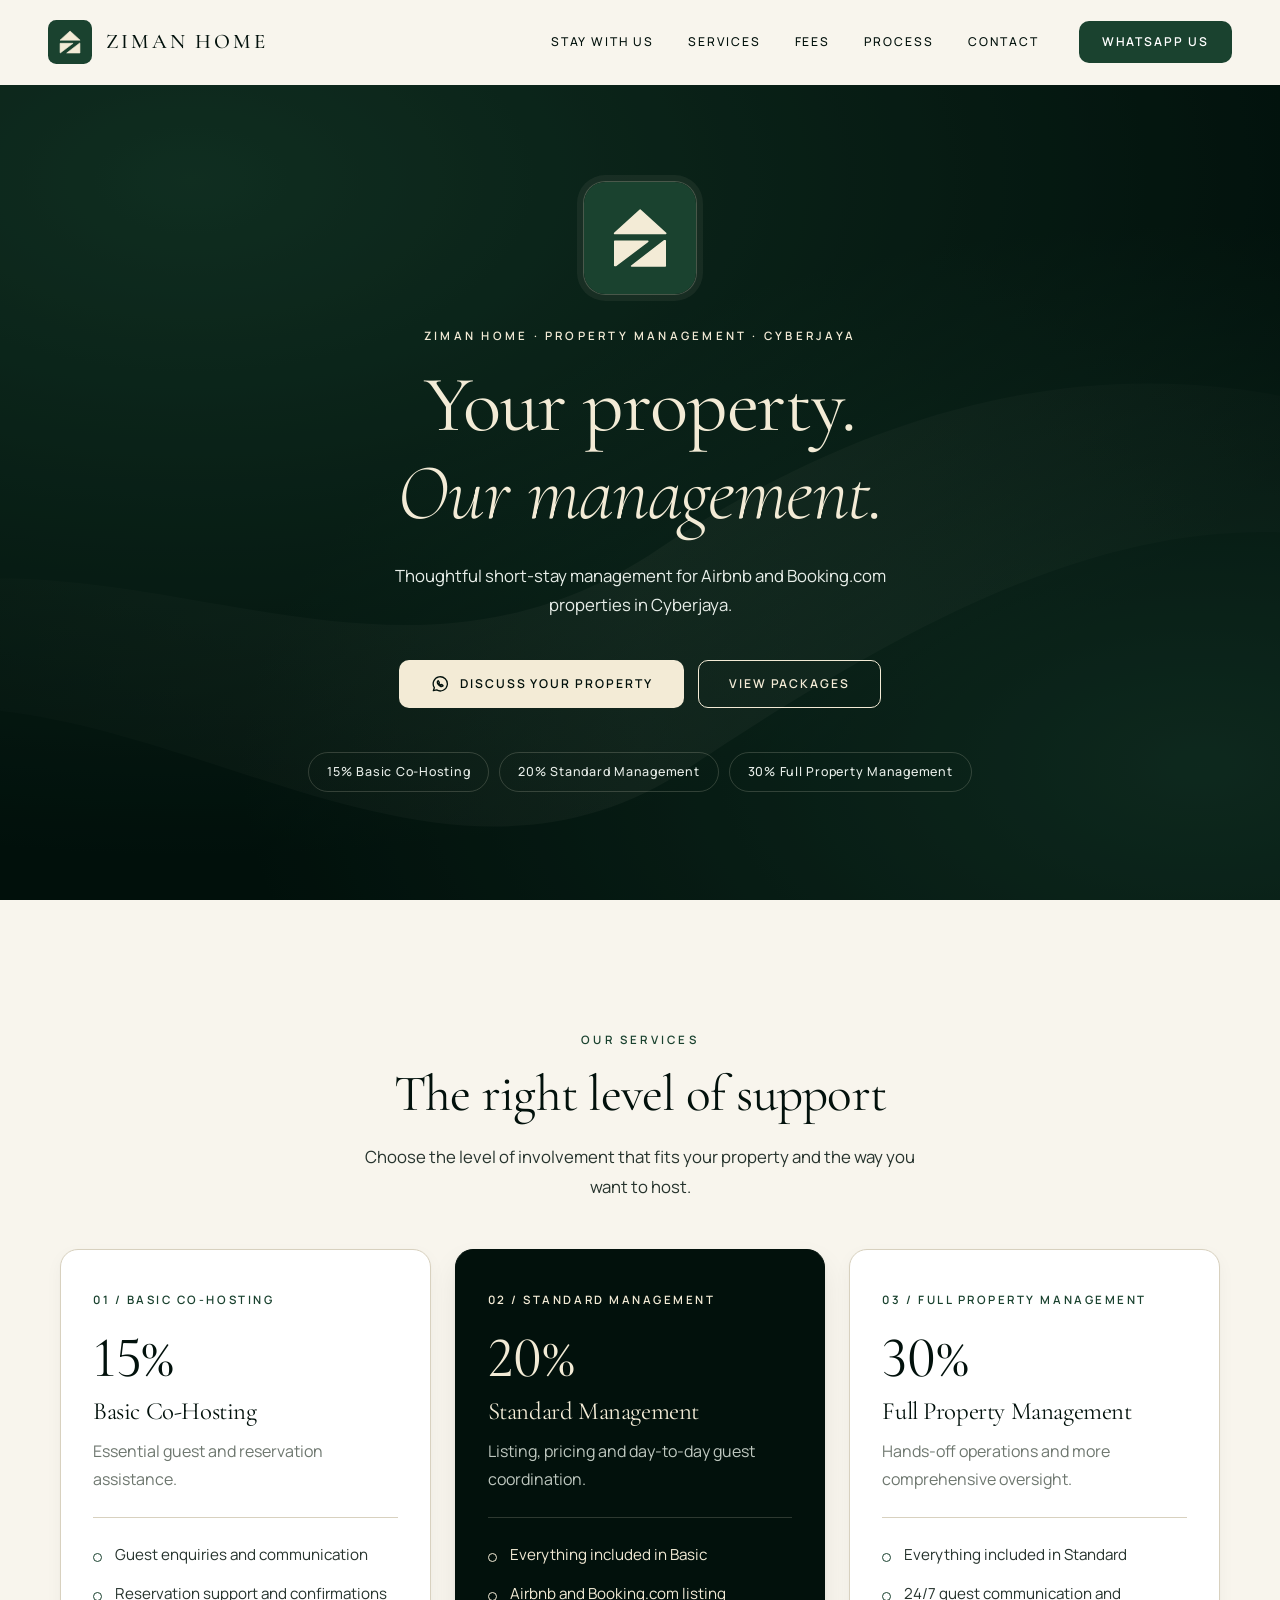
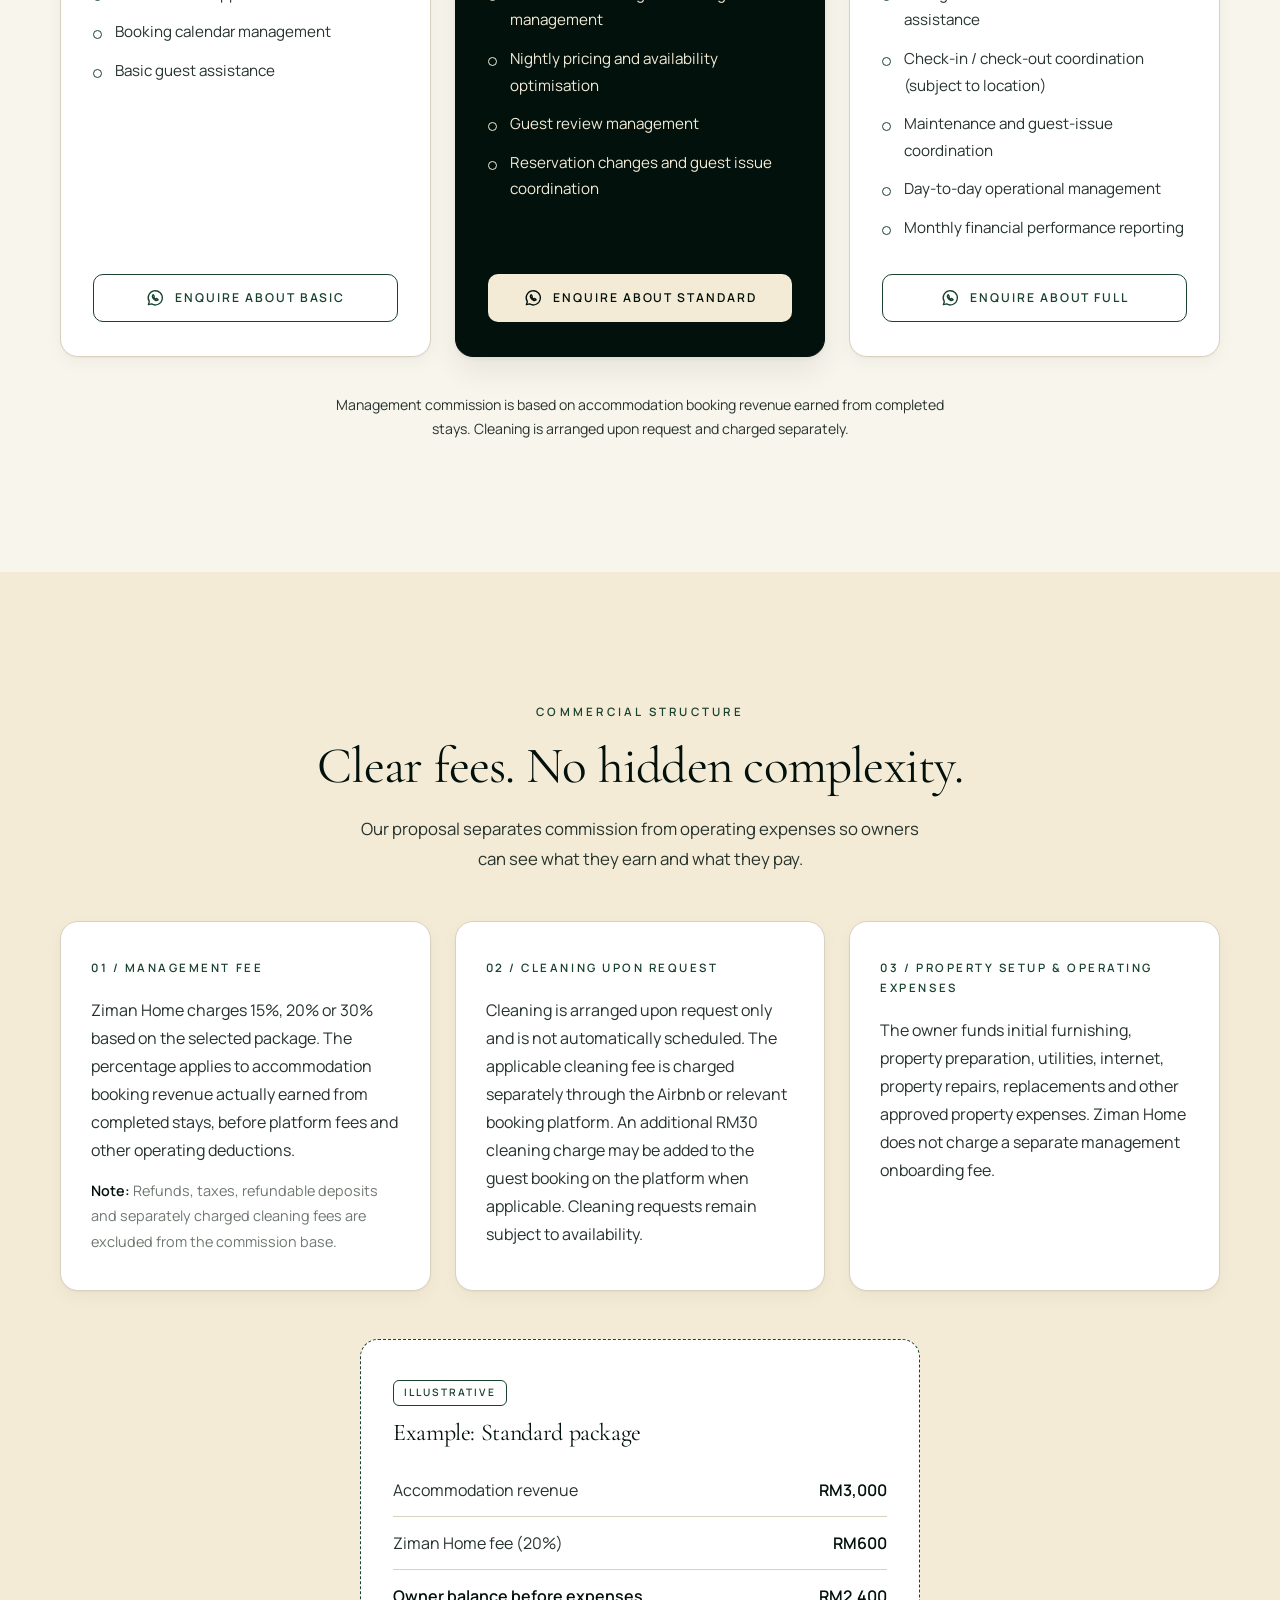
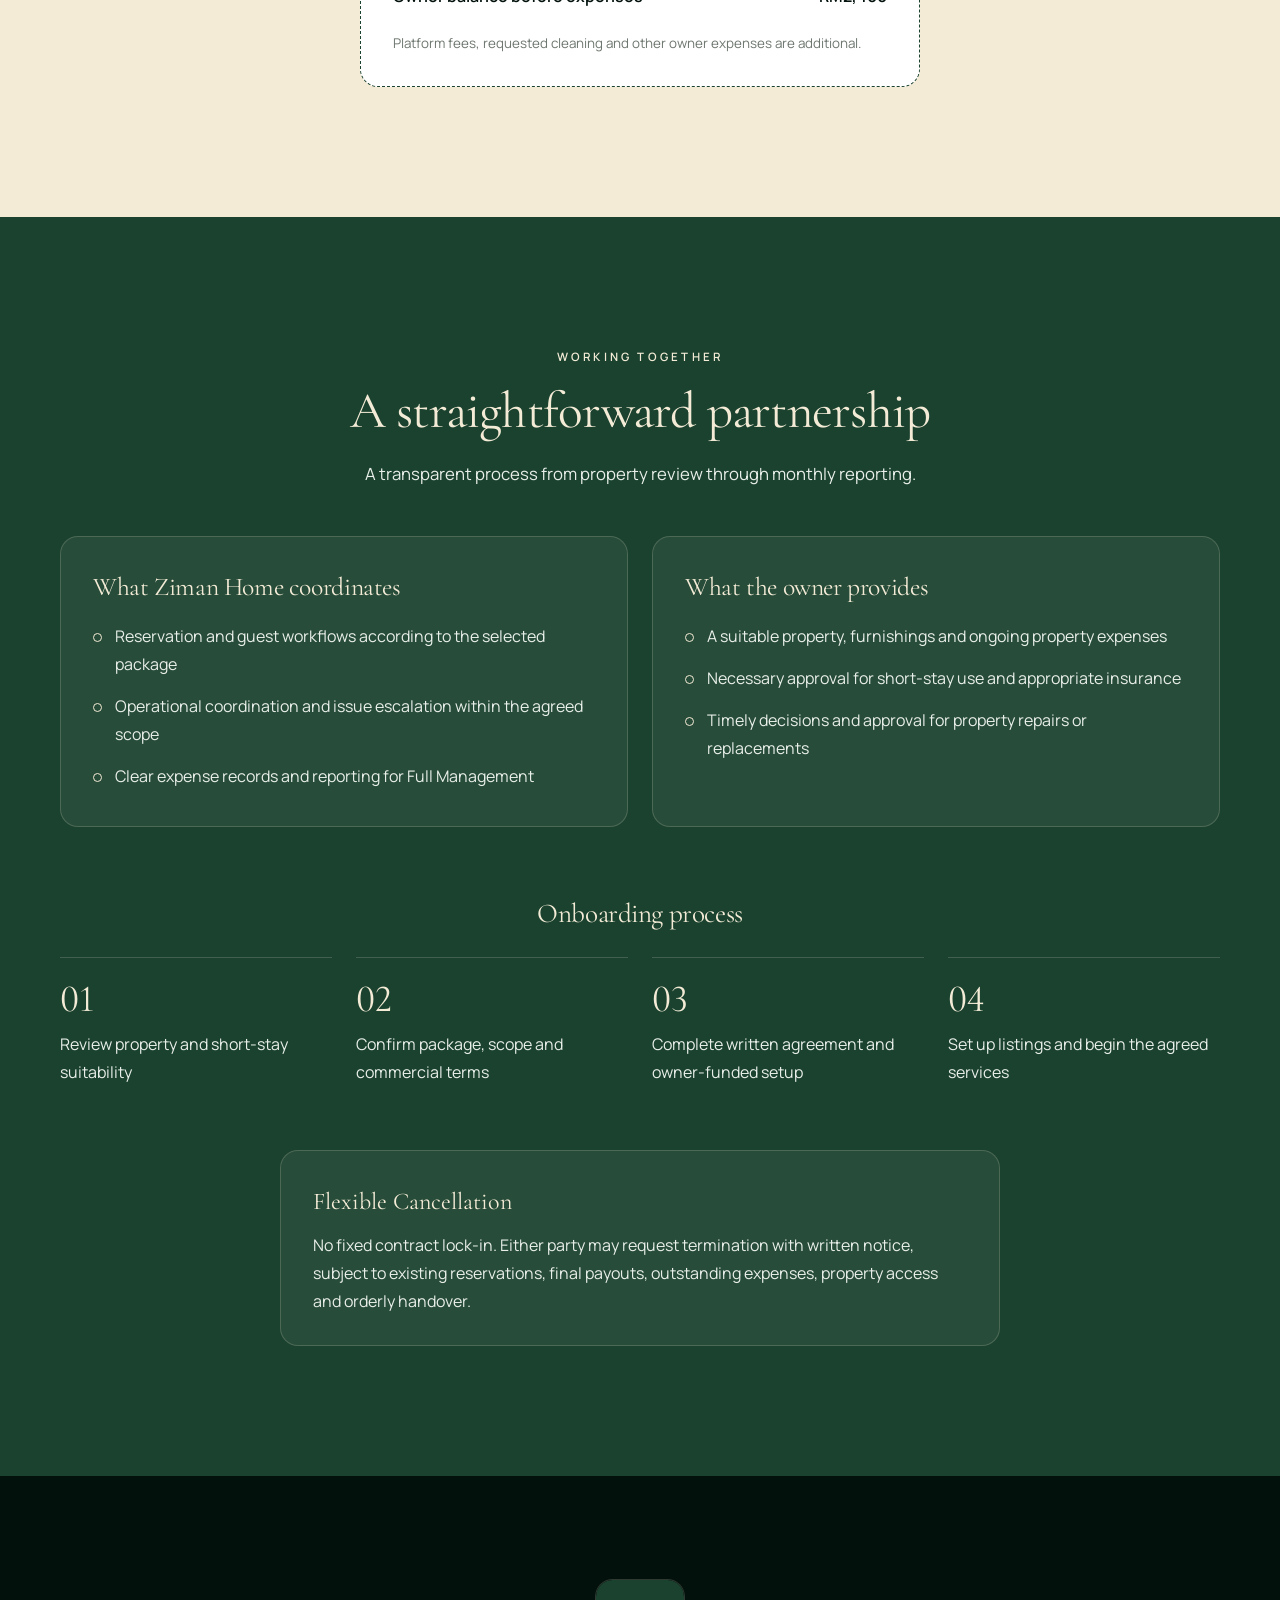
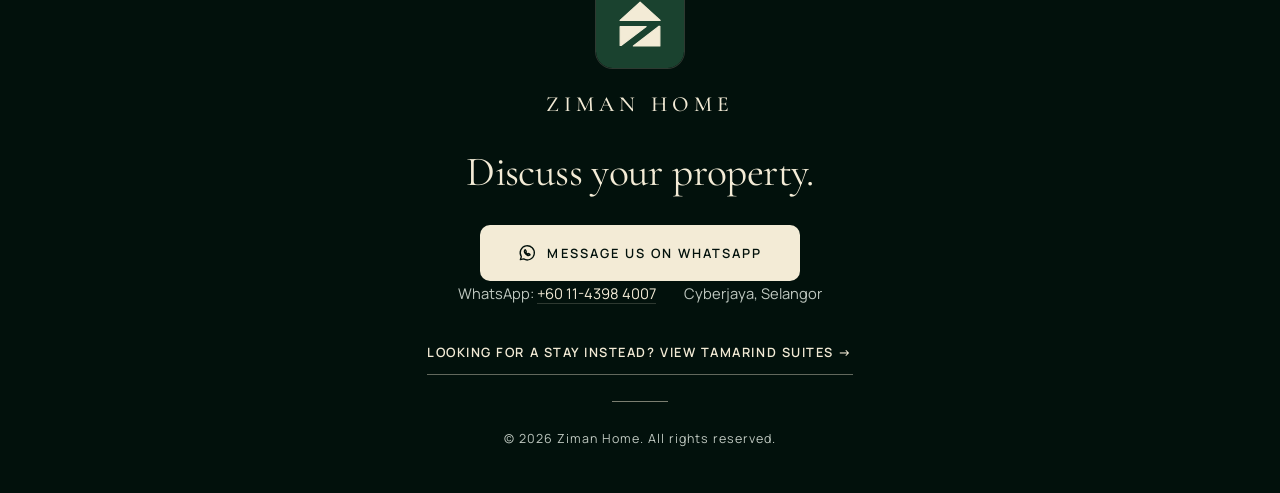
==== commit 320933d1: "Match management hero to home hero background; rename nav link to Property Management Co-Authored-By" ====
--- a/management/index.html
+++ b/management/index.html
@@ -30,6 +30,7 @@
   <link rel="preconnect" href="https://fonts.googleapis.com">
   <link rel="preconnect" href="https://fonts.gstatic.com" crossorigin>
   <link href="https://fonts.googleapis.com/css2?family=Cormorant+Garamond:ital,wght@0,300;0,400;0,500;1,300;1,400&family=Manrope:wght@400;500;600&display=swap" rel="stylesheet">
+  <link rel="preload" as="image" href="/assets/photos/hero-placeholder.svg">
   <link rel="stylesheet" href="/styles.css">
   <link rel="stylesheet" href="/management/management.css">
 
@@ -74,6 +75,9 @@
 
   <!-- ===== Hero ===== -->
   <section class="hero hero--page theme-emerald" id="home">
+    <picture class="hero__media">
+      <img src="/assets/photos/hero-placeholder.svg" alt="" width="1920" height="1080" fetchpriority="high" decoding="async">
+    </picture>
     <div class="hero__content">
       <img src="/assets/logo.svg" alt="" class="hero__emblem" width="112" height="112">
       <p class="eyebrow">Ziman Home · Property Management · Cyberjaya</p>
--- a/management/management.css
+++ b/management/management.css
@@ -6,9 +6,8 @@
 .sr-only { position: absolute; width: 1px; height: 1px; overflow: hidden; clip-path: inset(50%); white-space: nowrap; }
 
 /* Hero (no photo: calm emerald panel) */
-.hero--page { min-height: auto; padding: calc(var(--nav-h) + 96px) 16px 104px; }
+.hero--page { padding: calc(var(--nav-h) + 96px) 16px 104px; }
 .hero--page .hero__content { max-width: 860px; }
-.hero--page .eyebrow { color: var(--mist); }
 .chips { display: flex; flex-wrap: wrap; justify-content: center; gap: 10px; margin-top: 44px; }
 .chips li { padding: 8px 18px; font-size: .78rem; font-weight: 500; letter-spacing: .06em; color: var(--sage-mist); border: 1px solid var(--line); border-radius: 999px; }
 
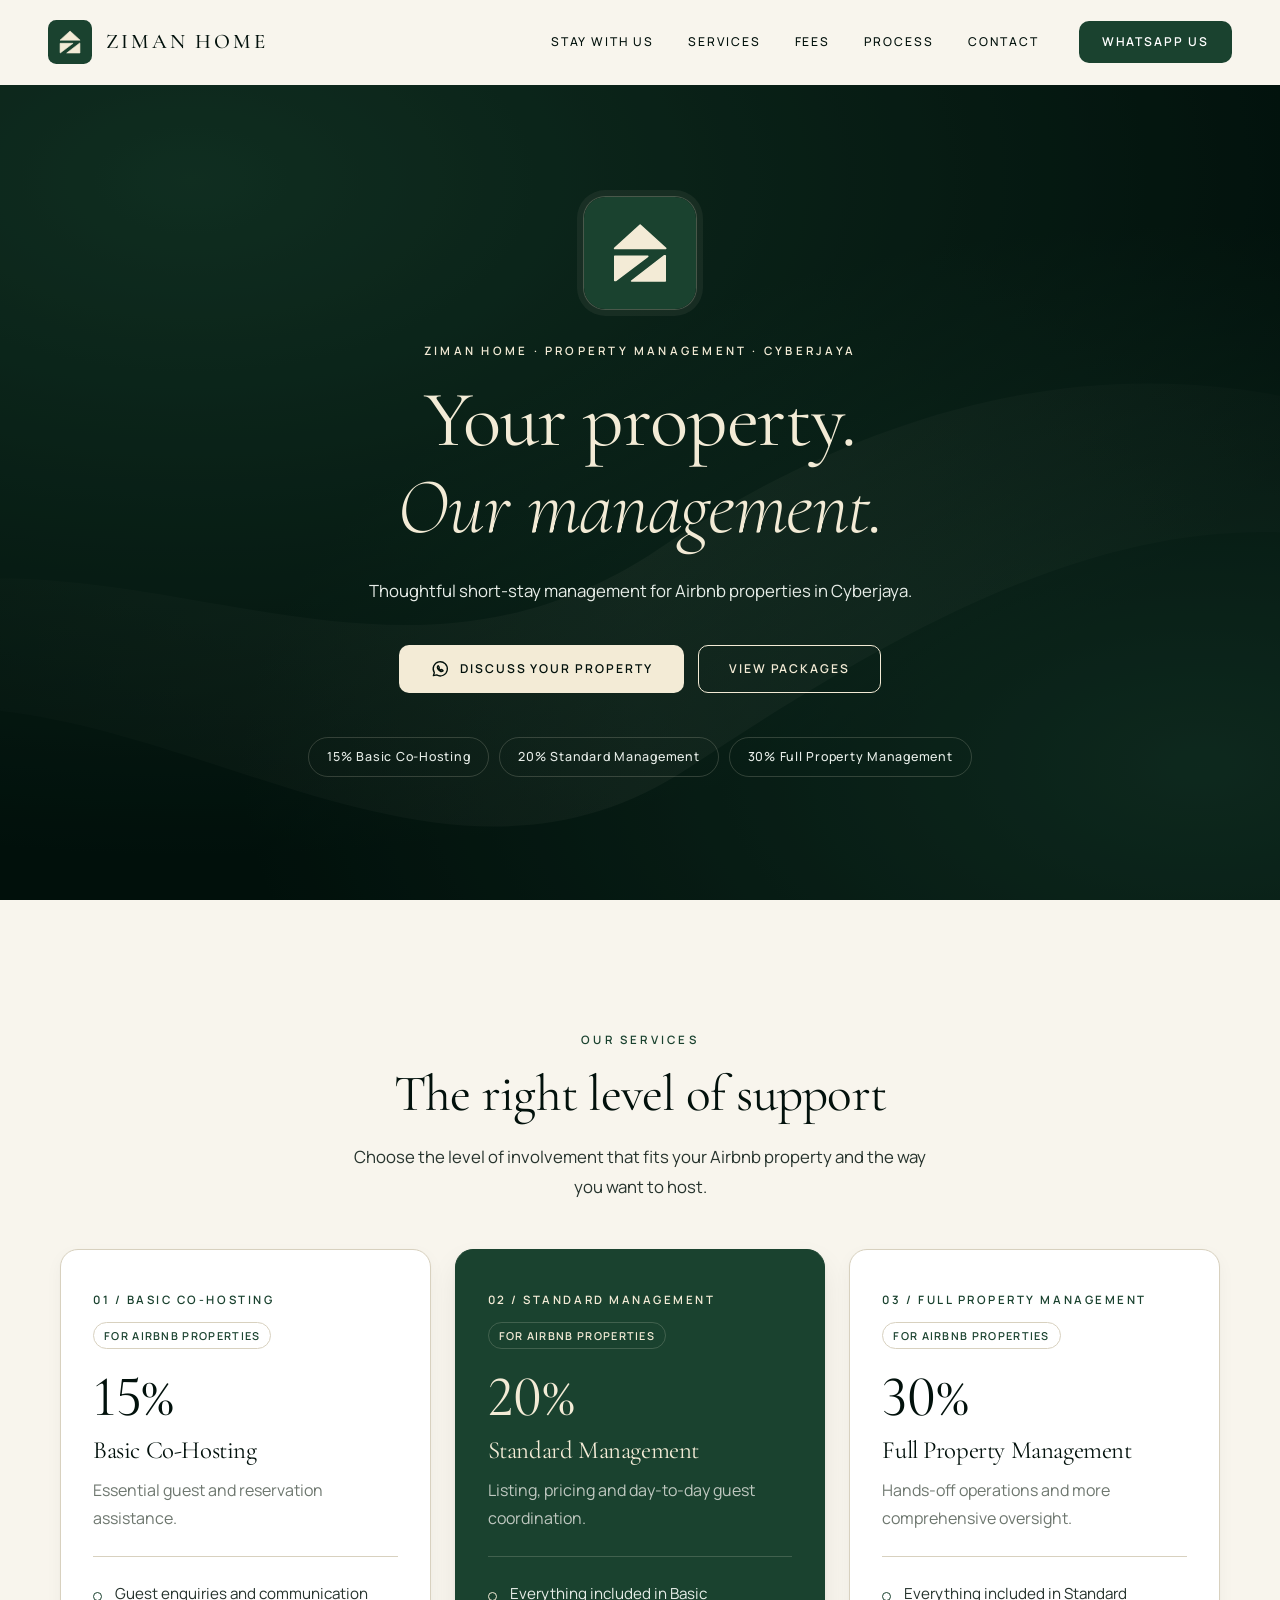
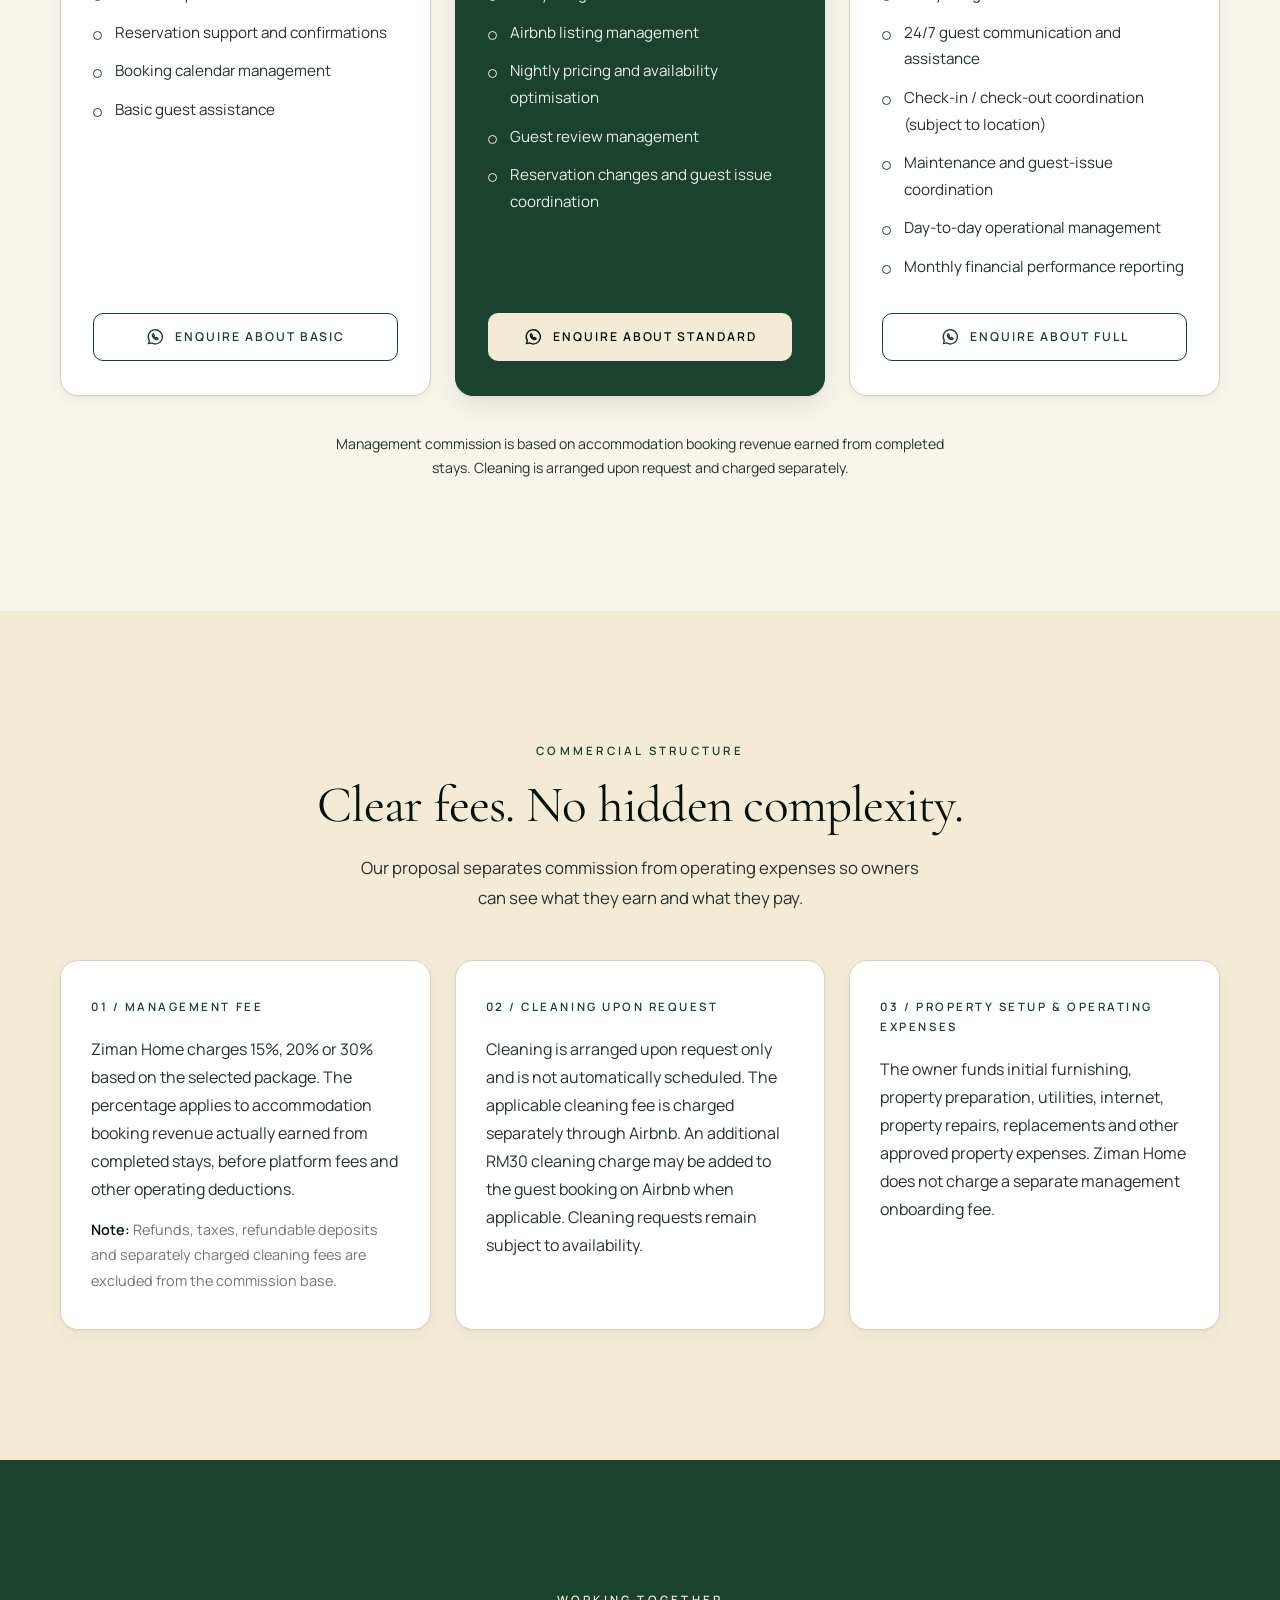
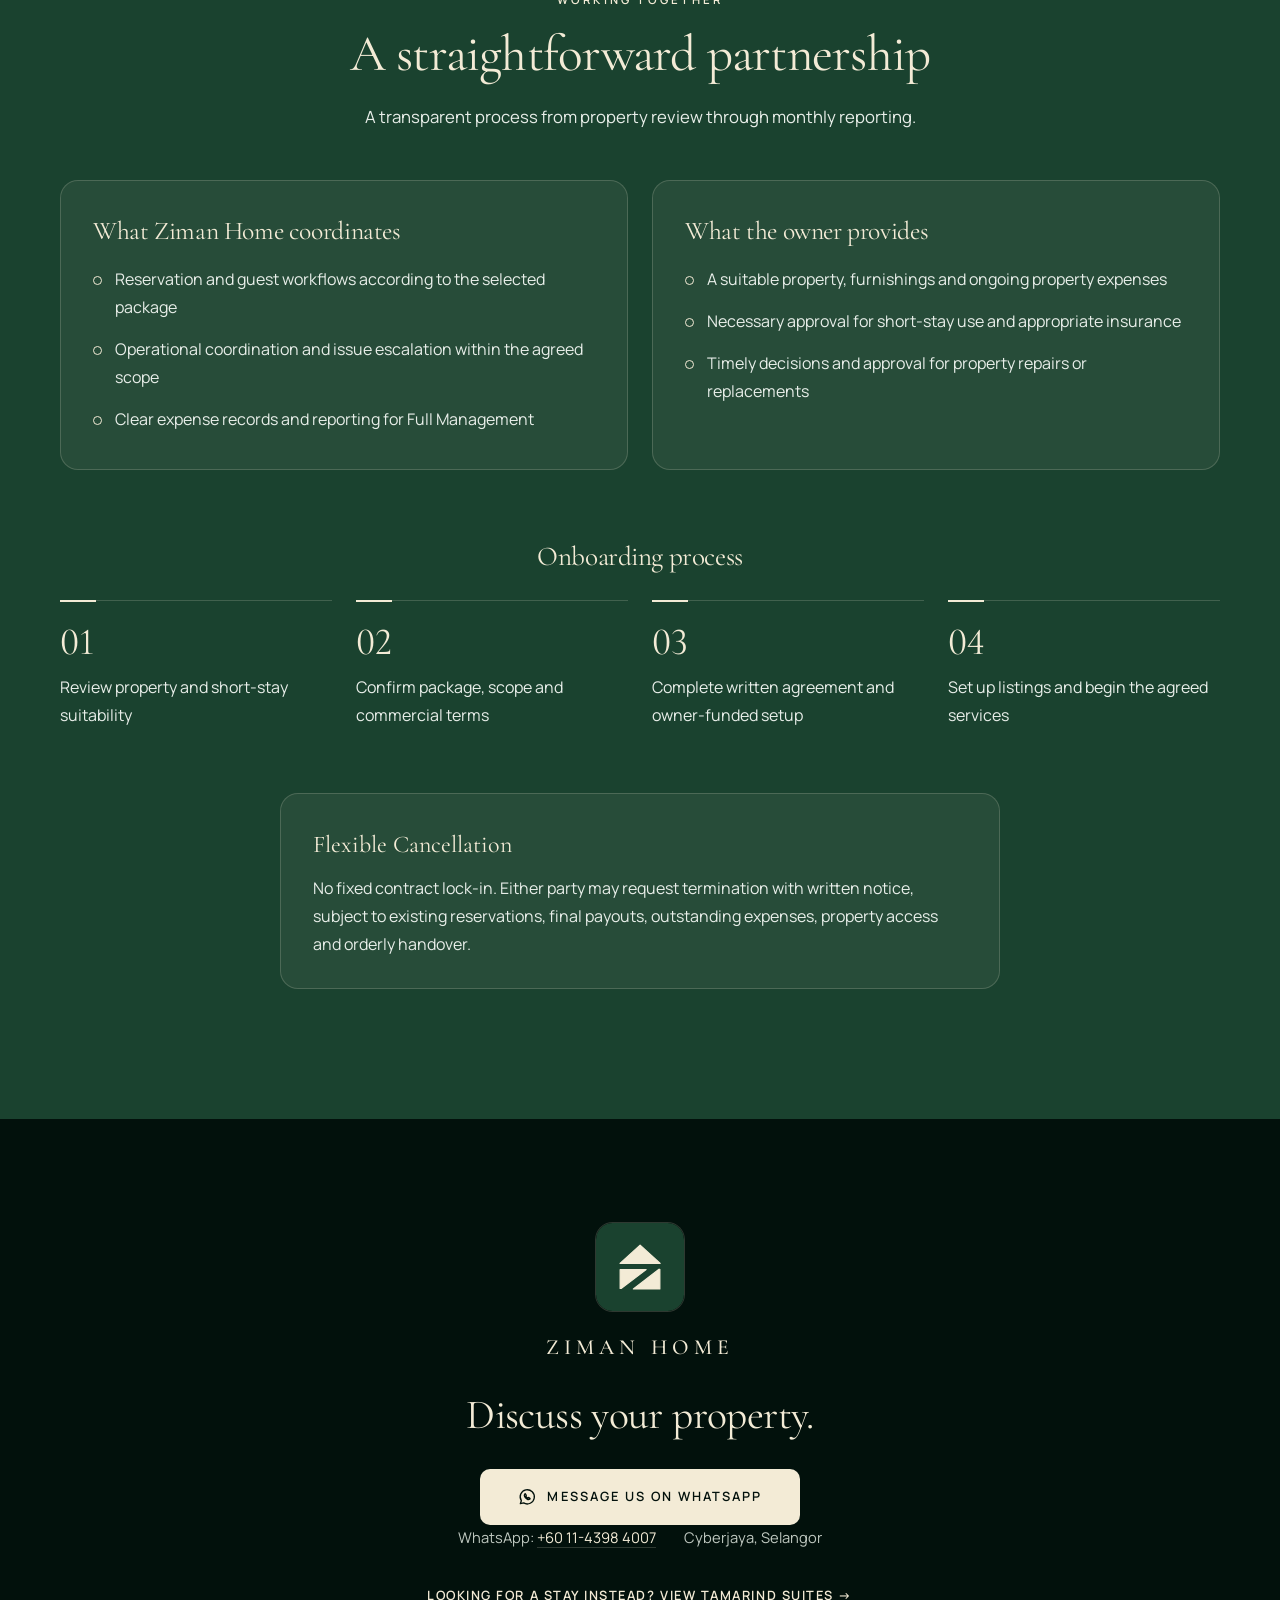
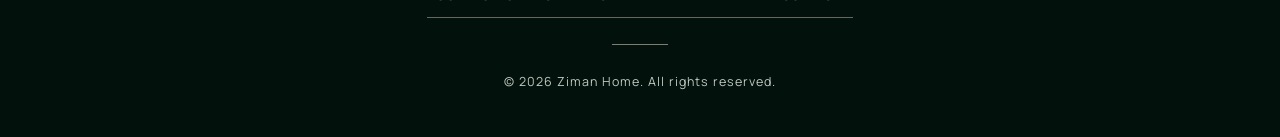
==== commit 9b5067d7: "Management page: Airbnb-only wording, green featured card, remove example box Co-Authored-By: Claude" ====
--- a/management/index.html
+++ b/management/index.html
@@ -4,7 +4,7 @@
   <meta charset="UTF-8">
   <meta name="viewport" content="width=device-width, initial-scale=1.0, viewport-fit=cover">
   <title>Property Management in Cyberjaya | Ziman Home</title>
-  <meta name="description" content="Short-stay property management for Airbnb and Booking.com owners in Cyberjaya. Choose Basic Co-Hosting (15%), Standard Management (20%) or Full Property Management (30%).">
+  <meta name="description" content="Short-stay property management for Airbnb owners in Cyberjaya. Choose Basic Co-Hosting (15%), Standard Management (20%) or Full Property Management (30%).">
   <link rel="canonical" href="https://zimanhome.nyoptech.my/management/">
   <meta name="theme-color" content="#02110c">
 
@@ -13,14 +13,14 @@
   <meta property="og:locale" content="en_MY">
   <meta property="og:url" content="https://zimanhome.nyoptech.my/management/">
   <meta property="og:title" content="Property Management in Cyberjaya | Ziman Home">
-  <meta property="og:description" content="Thoughtful short-stay management for Airbnb and Booking.com properties in Cyberjaya.">
+  <meta property="og:description" content="Thoughtful short-stay management for Airbnb properties in Cyberjaya.">
   <meta property="og:image" content="https://zimanhome.nyoptech.my/assets/og-image.jpg">
   <meta property="og:image:width" content="1200">
   <meta property="og:image:height" content="630">
   <meta property="og:image:alt" content="Ziman Home property management, Cyberjaya">
   <meta name="twitter:card" content="summary_large_image">
   <meta name="twitter:title" content="Property Management in Cyberjaya | Ziman Home">
-  <meta name="twitter:description" content="Thoughtful short-stay management for Airbnb and Booking.com properties in Cyberjaya.">
+  <meta name="twitter:description" content="Thoughtful short-stay management for Airbnb properties in Cyberjaya.">
   <meta name="twitter:image" content="https://zimanhome.nyoptech.my/assets/og-image.jpg">
 
   <link rel="icon" href="/assets/logo.svg" type="image/svg+xml">
@@ -39,7 +39,7 @@
     "@context": "https://schema.org",
     "@type": "Service",
     "name": "Short-stay property management",
-    "serviceType": "Property management for Airbnb and Booking.com properties",
+    "serviceType": "Property management for Airbnb properties",
     "areaServed": { "@type": "City", "name": "Cyberjaya" },
     "provider": {
       "@type": "Organization",
@@ -82,7 +82,7 @@
       <img src="/assets/logo.svg" alt="" class="hero__emblem" width="112" height="112">
       <p class="eyebrow">Ziman Home · Property Management · Cyberjaya</p>
       <h1>Your property.<br><em>Our management.</em></h1>
-      <p class="hero__lead">Thoughtful short-stay management for Airbnb and Booking.com properties in Cyberjaya.</p>
+      <p class="hero__lead">Thoughtful short-stay management for Airbnb properties in Cyberjaya.</p>
       <div class="hero__ctas">
         <a href="https://wa.me/601143984007?text=Hi%20Ziman%20Home%2C%20I%27m%20a%20property%20owner%20in%20Cyberjaya%20and%20would%20like%20to%20discuss%20your%20property%20management%20services." class="btn btn--primary btn--icon" target="_blank" rel="noopener">
           <svg class="icon" viewBox="0 0 24 24" aria-hidden="true" focusable="false"><path d="M4 20l1.2-3.6A8.5 8.5 0 1 1 8 19.1z"/><path d="M9.2 8.6c.2-.5.7-.6 1-.2l.8 1.2c.2.3.2.7-.1 1l-.4.4c.5 1 1.3 1.8 2.3 2.3l.4-.4c.3-.3.7-.3 1-.1l1.2.8c.4.3.3.8-.2 1-.9.5-2 .5-3-.1a8 8 0 0 1-3-3c-.5-1-.5-2.1 0-2.9z"/></svg>
@@ -103,10 +103,11 @@
     <div class="container center">
       <p class="eyebrow">Our Services</p>
       <h2>The right level of support</h2>
-      <p class="lead">Choose the level of involvement that fits your property and the way you want to host.</p>
+      <p class="lead">Choose the level of involvement that fits your Airbnb property and the way you want to host.</p>
       <div class="pkgs">
         <article class="pkg" data-reveal aria-labelledby="pkg-01">
           <p class="pkg__no">01 / Basic Co-Hosting</p>
+          <p class="pkg__for">For Airbnb properties</p>
           <h3 id="pkg-01"><span class="pkg__rate">15%</span> <span class="pkg__name">Basic Co-Hosting</span></h3>
           <p class="pkg__sum">Essential guest and reservation assistance.</p>
           <ul class="pkg__list">
@@ -117,13 +118,14 @@
           </ul>
           <a href="https://wa.me/601143984007?text=Hi%20Ziman%20Home%2C%20I%27m%20a%20property%20owner%20in%20Cyberjaya%20and%20I%27m%20interested%20in%20the%20Basic%20Co-Hosting%20package%20%2815%25%29." class="btn btn--outline btn--icon pkg__cta" target="_blank" rel="noopener"><svg class="icon" viewBox="0 0 24 24" aria-hidden="true" focusable="false"><path d="M4 20l1.2-3.6A8.5 8.5 0 1 1 8 19.1z"/><path d="M9.2 8.6c.2-.5.7-.6 1-.2l.8 1.2c.2.3.2.7-.1 1l-.4.4c.5 1 1.3 1.8 2.3 2.3l.4-.4c.3-.3.7-.3 1-.1l1.2.8c.4.3.3.8-.2 1-.9.5-2 .5-3-.1a8 8 0 0 1-3-3c-.5-1-.5-2.1 0-2.9z"/></svg>Enquire about Basic<span class="sr-only"> package on WhatsApp</span></a>
         </article>
-        <article class="pkg pkg--feature theme-emerald" data-reveal aria-labelledby="pkg-02">
+        <article class="pkg pkg--feature theme-green" data-reveal aria-labelledby="pkg-02">
           <p class="pkg__no">02 / Standard Management</p>
+          <p class="pkg__for">For Airbnb properties</p>
           <h3 id="pkg-02"><span class="pkg__rate">20%</span> <span class="pkg__name">Standard Management</span></h3>
           <p class="pkg__sum">Listing, pricing and day-to-day guest coordination.</p>
           <ul class="pkg__list">
             <li>Everything included in Basic</li>
-            <li>Airbnb and Booking.com listing management</li>
+            <li>Airbnb listing management</li>
             <li>Nightly pricing and availability optimisation</li>
             <li>Guest review management</li>
             <li>Reservation changes and guest issue coordination</li>
@@ -132,6 +134,7 @@
         </article>
         <article class="pkg" data-reveal aria-labelledby="pkg-03">
           <p class="pkg__no">03 / Full Property Management</p>
+          <p class="pkg__for">For Airbnb properties</p>
           <h3 id="pkg-03"><span class="pkg__rate">30%</span> <span class="pkg__name">Full Property Management</span></h3>
           <p class="pkg__sum">Hands-off operations and more comprehensive oversight.</p>
           <ul class="pkg__list">
@@ -163,7 +166,7 @@
         </article>
         <article class="term" data-reveal>
           <p class="term__no">02 / Cleaning Upon Request</p>
-          <p>Cleaning is arranged upon request only and is not automatically scheduled. The applicable cleaning fee is charged separately through the Airbnb or relevant booking platform. An additional RM30 cleaning charge may be added to the guest booking on the platform when applicable. Cleaning requests remain subject to availability.</p>
+          <p>Cleaning is arranged upon request only and is not automatically scheduled. The applicable cleaning fee is charged separately through Airbnb. An additional RM30 cleaning charge may be added to the guest booking on Airbnb when applicable. Cleaning requests remain subject to availability.</p>
         </article>
         <article class="term" data-reveal>
           <p class="term__no">03 / Property Setup &amp; Operating Expenses</p>
@@ -171,16 +174,6 @@
         </article>
       </div>
 
-      <aside class="example" data-reveal aria-labelledby="exampleTitle">
-        <p class="example__tag">Illustrative</p>
-        <h3 id="exampleTitle">Example: Standard package</h3>
-        <dl class="example__rows">
-          <div><dt>Accommodation revenue</dt><dd>RM3,000</dd></div>
-          <div><dt>Ziman Home fee (20%)</dt><dd>RM600</dd></div>
-          <div class="example__total"><dt>Owner balance before expenses</dt><dd>RM2,400</dd></div>
-        </dl>
-        <p class="example__small">Platform fees, requested cleaning and other owner expenses are additional.</p>
-      </aside>
     </div>
   </section>
 
--- a/management/management.css
+++ b/management/management.css
@@ -15,7 +15,8 @@
 .pkgs { display: grid; grid-template-columns: repeat(3, 1fr); gap: 24px; align-items: stretch; text-align: left; }
 .pkg { display: flex; flex-direction: column; padding: 40px 32px 34px; background: var(--card); color: var(--text); border: 1px solid var(--line); border-radius: var(--radius-lg); box-shadow: var(--shadow-sm); }
 .pkg--feature { background: var(--bg); border-color: var(--bg); box-shadow: var(--shadow-md); }
-.pkg__no { font-size: .72rem; font-weight: 600; letter-spacing: .22em; text-transform: uppercase; color: var(--accent); margin-bottom: 20px; }
+.pkg__no { font-size: .72rem; font-weight: 600; letter-spacing: .22em; text-transform: uppercase; color: var(--accent); margin-bottom: 12px; }
+.pkg__for { display: inline-block; align-self: flex-start; margin-bottom: 20px; padding: 3px 10px; font-size: .68rem; font-weight: 600; letter-spacing: .12em; text-transform: uppercase; color: var(--accent); border: 1px solid var(--line); border-radius: 999px; white-space: nowrap; }
 .pkg h3 { display: flex; flex-direction: column; margin-bottom: 12px; }
 .pkg__rate { font-size: 3.6rem; line-height: 1; font-variant-numeric: lining-nums; }
 .pkg__name { margin-top: 10px; font-size: 1.55rem; }
@@ -35,14 +36,6 @@
 .term__note { font-size: .9rem; color: var(--muted); }
 .term__note strong { font-weight: 600; color: var(--heading); }
 
-.example { max-width: 560px; margin: 48px auto 0; padding: 36px 32px 30px; text-align: left; background: var(--card); border: 1px dashed var(--accent); border-radius: var(--radius-lg); }
-.example__tag { display: inline-block; margin-bottom: 14px; padding: 3px 10px; font-size: .64rem; font-weight: 600; letter-spacing: .2em; text-transform: uppercase; color: var(--accent); border: 1px solid var(--accent); border-radius: 6px; }
-.example h3 { font-size: 1.5rem; margin-bottom: 18px; }
-.example__rows > div { display: flex; justify-content: space-between; gap: 16px; padding: 12px 0; border-bottom: 1px solid var(--line); }
-.example__rows dd { font-weight: 600; color: var(--heading); font-variant-numeric: lining-nums; white-space: nowrap; }
-.example__total { border-bottom: 0 !important; }
-.example__total dt, .example__total dd { font-weight: 600; color: var(--heading); }
-.example__small { margin-top: 10px; font-size: .84rem; color: var(--muted); }
 
 /* Working together */
 .cols { display: grid; grid-template-columns: repeat(2, 1fr); gap: 24px; text-align: left; }
@@ -59,6 +52,51 @@
 /* Footer extras */
 .footer__swap { margin: 22px 0 0; }
 
+/* =========================================================
+   Motion & interaction
+   Reveal uses the `translate` property so it never fights the hover `transform`.
+   The stagger delay only applies to the reveal (opacity/translate), not to hover.
+   ========================================================= */
+.hero--page .hero__content { animation: none; }
+.hero--page .hero__content > * { animation: rise .8s var(--ease) both; }
+.hero--page .hero__emblem { animation-delay: .05s; }
+.hero--page .eyebrow { animation-delay: .13s; }
+.hero--page h1 { animation-delay: .2s; }
+.hero--page .hero__lead { animation-delay: .28s; }
+.hero--page .hero__ctas { animation-delay: .36s; }
+.hero--page .chips { animation-delay: .44s; }
+
+.reveal { transform: none; translate: 0 24px; }
+.reveal.in { transform: none; translate: none; }
+.pkg, .term, .col, .callout, .steps li,
+.pkg.reveal, .term.reveal, .col.reveal, .callout.reveal, .steps li.reveal {
+  transition: opacity .7s var(--ease), translate .7s var(--ease), transform .4s var(--ease), box-shadow .4s var(--ease), border-color .35s var(--ease);
+  transition-delay: var(--reveal-delay, 0ms), var(--reveal-delay, 0ms), 0s, 0s, 0s;
+}
+
+.nav__links a.is-active { color: var(--accent); }
+.nav__links a.is-active::after { width: 100%; }
+
+.pkg { position: relative; overflow: hidden; isolation: isolate; }
+.pkg::after { content: ""; position: absolute; inset: 0 auto 0 0; width: 3px; background: var(--accent); transform: scaleY(0); transform-origin: bottom; transition: transform .4s var(--ease); pointer-events: none; }
+.pkg__rate { display: inline-block; transition: transform .35s var(--ease); }
+.pkg__list li { transition: transform .25s var(--ease), color .25s var(--ease); }
+.pkg__cta { transition: transform .3s var(--ease), background-color .25s var(--ease), color .25s var(--ease), box-shadow .25s var(--ease); }
+.steps li { position: relative; }
+.steps li::before { content: ""; position: absolute; top: -1px; left: 0; width: 0; height: 2px; background: var(--accent); transition: width .5s var(--ease); }
+.steps li.in::before { width: 36px; }
+
+@media (hover: hover) {
+  .pkg:hover, .pkg:focus-within { transform: translateY(-8px); box-shadow: var(--shadow-md); border-color: var(--accent); }
+  .pkg:hover::after, .pkg:focus-within::after { transform: scaleY(1); }
+  .pkg:hover .pkg__rate { transform: translateY(-3px); }
+  .pkg__list li:hover { transform: translateX(4px); color: var(--heading); }
+  .pkg__cta:hover { transform: translateY(-2px); }
+  .term:hover, .col:hover, .callout:hover { transform: translateY(-4px); box-shadow: var(--shadow-md); }
+  .steps li:hover { transform: translateY(-4px); }
+  .steps li:hover::before { width: 100%; }
+}
+
 @media (max-width: 1100px) {
   .pkgs, .terms { grid-template-columns: 1fr; max-width: 560px; margin-inline: auto; }
   .steps { grid-template-columns: repeat(2, 1fr); row-gap: 32px; }
@@ -69,10 +107,17 @@
 }
 @media (max-width: 600px) {
   .pkg { padding: 34px 24px 28px; }
-  .term, .col, .example { padding: 28px 22px; }
+  .term, .col { padding: 28px 22px; }
   .steps { grid-template-columns: 1fr; }
   .steps__title { margin-top: 56px; }
   .callout { padding: 26px 22px; margin-top: 48px; }
   .chips li { font-size: .74rem; }
   .pkg__cta { letter-spacing: .08em; }
+  .pkg__for { letter-spacing: .08em; }
 }
+/* styles.css already switches off animations and transitions; also drop the movement itself. */
+@media (prefers-reduced-motion: reduce) {
+  .reveal, .reveal.in { opacity: 1; translate: none; }
+  .pkg, .term, .col, .callout, .steps li, .pkg__rate, .pkg__list li, .pkg__cta { transform: none !important; }
+  .steps li::before { width: 36px; }
+}
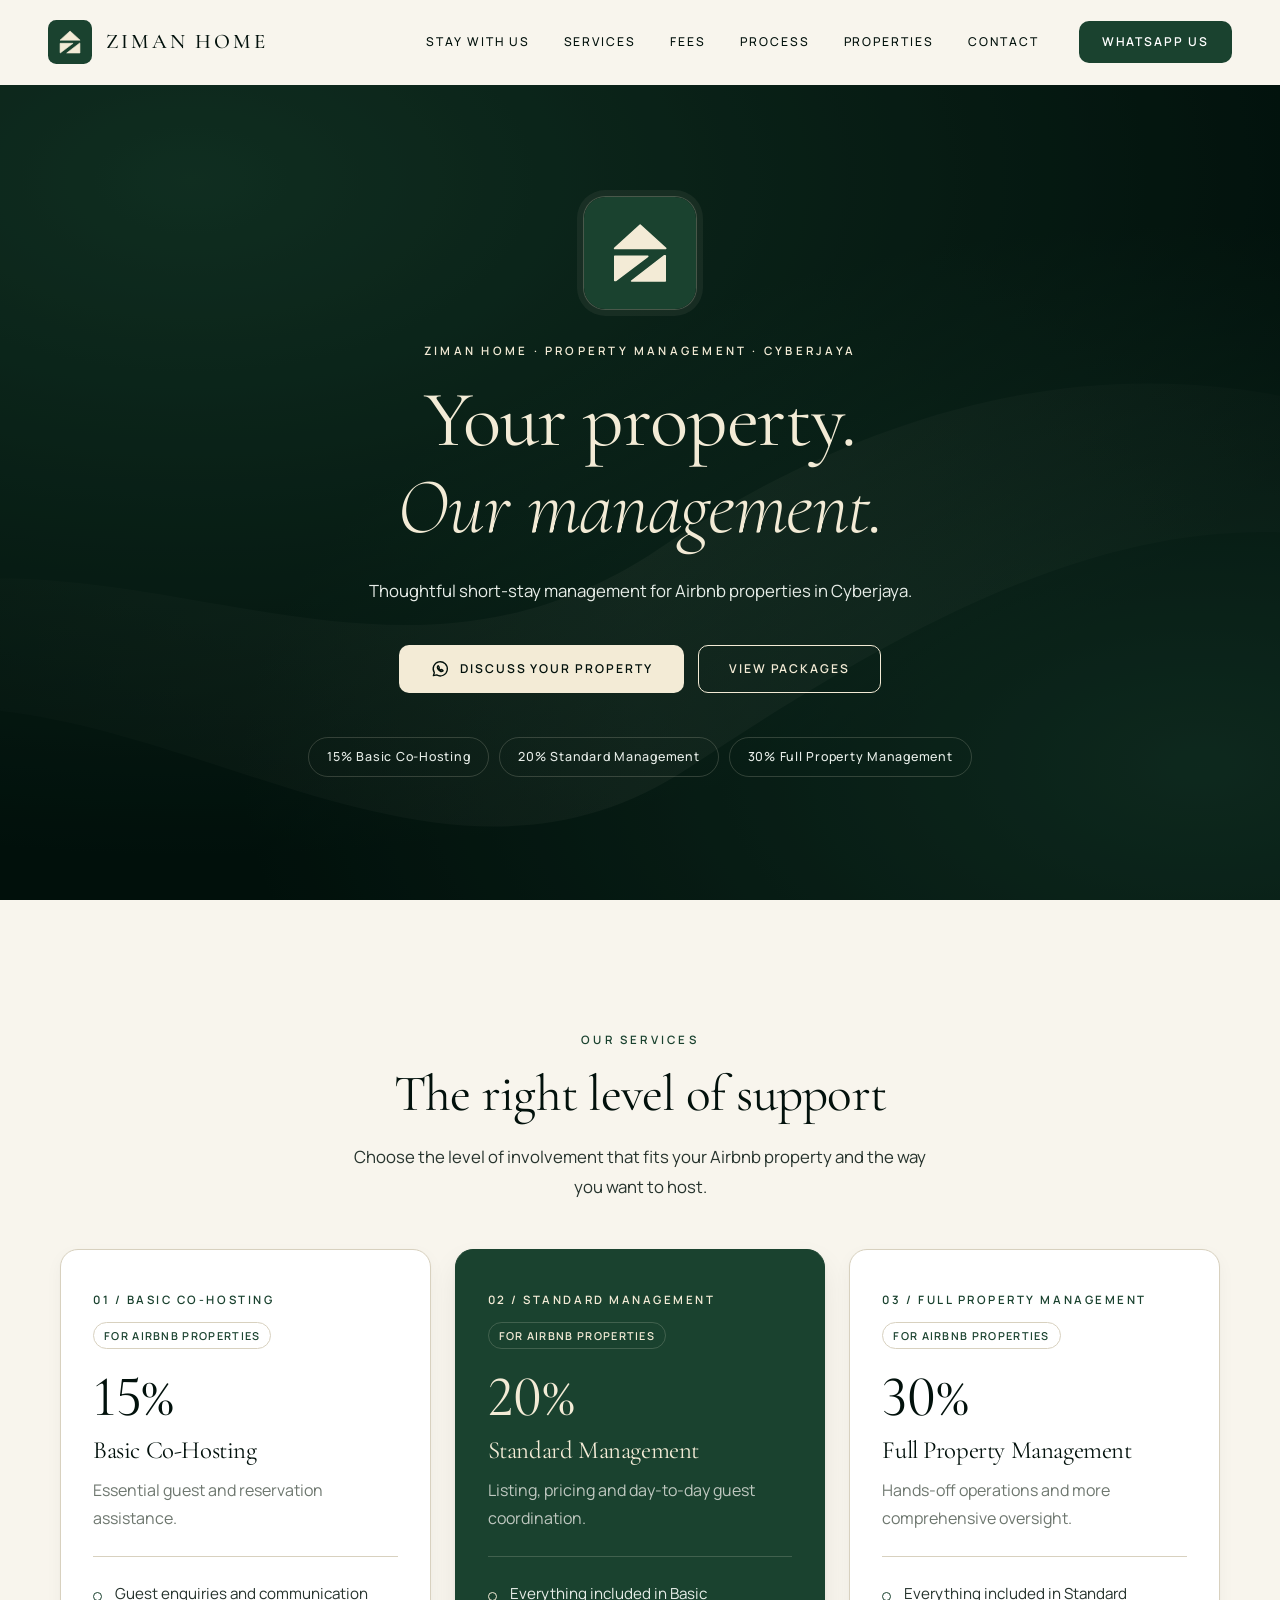
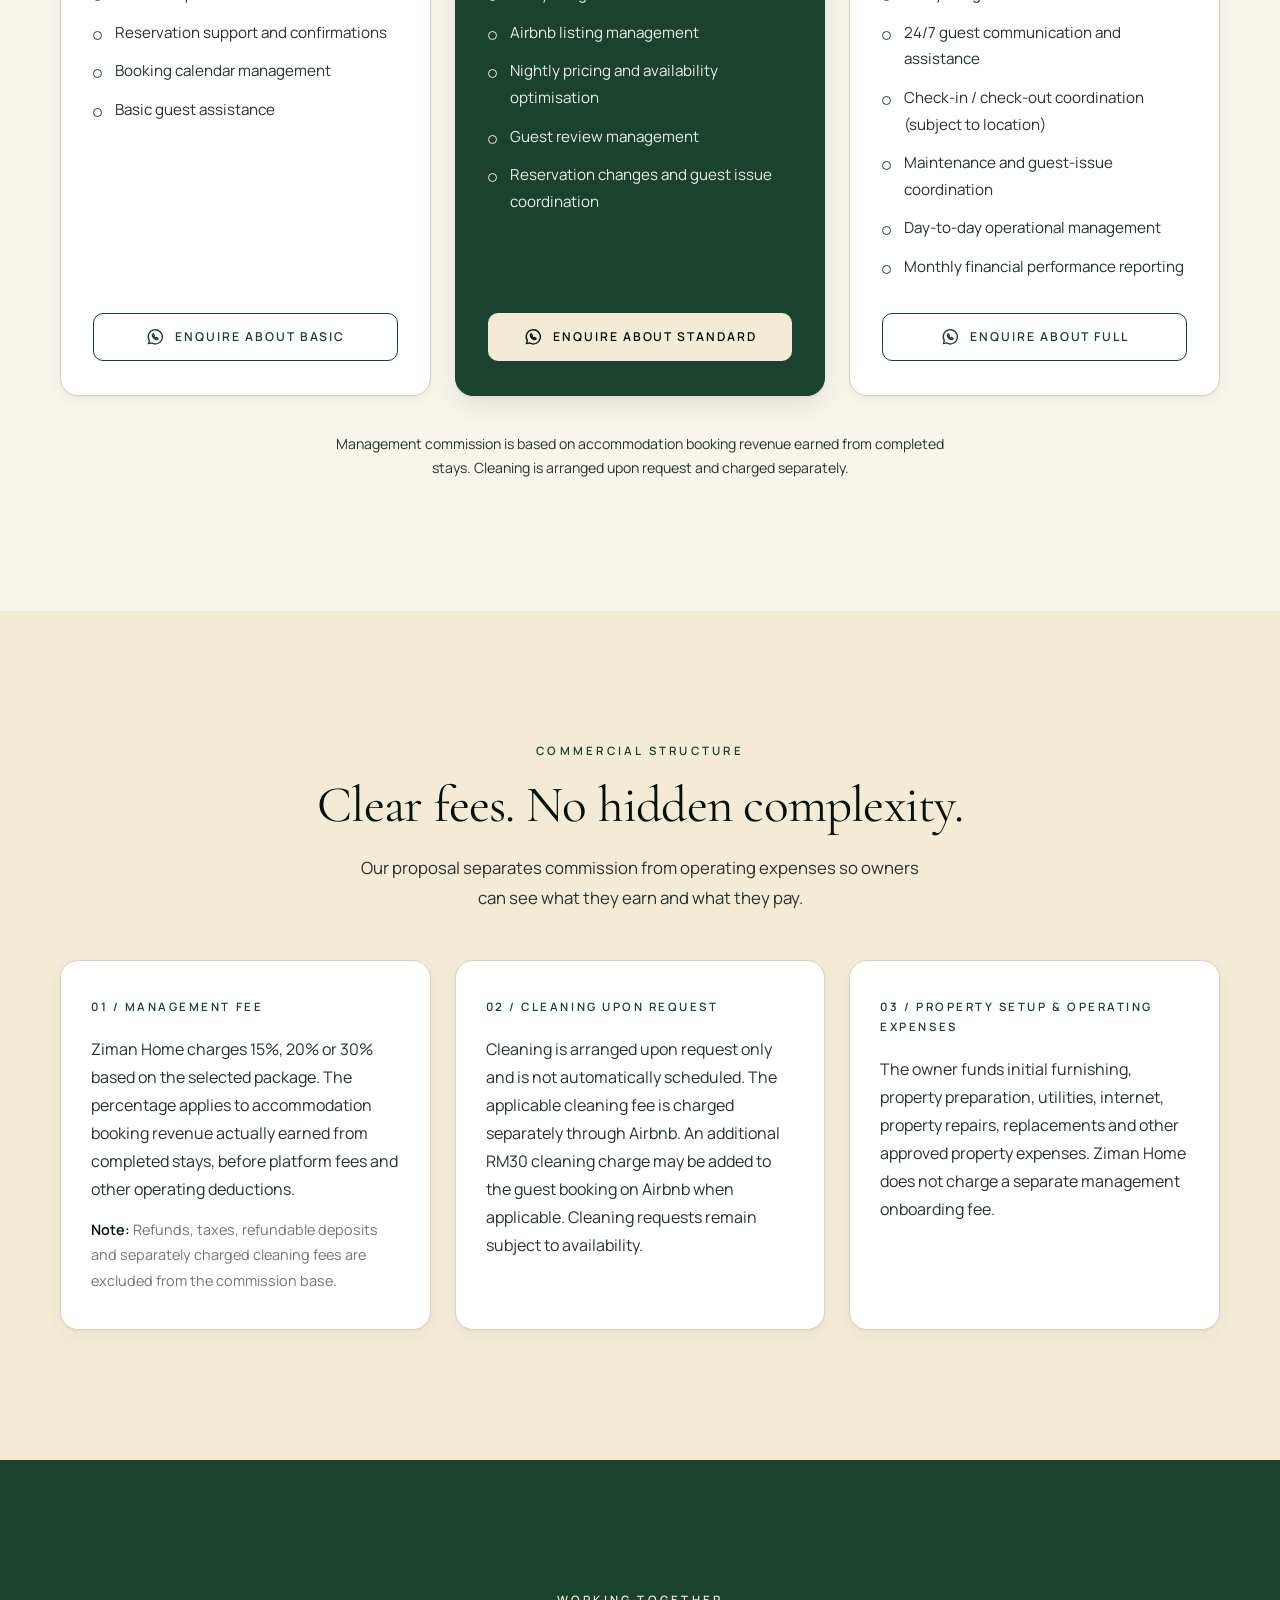
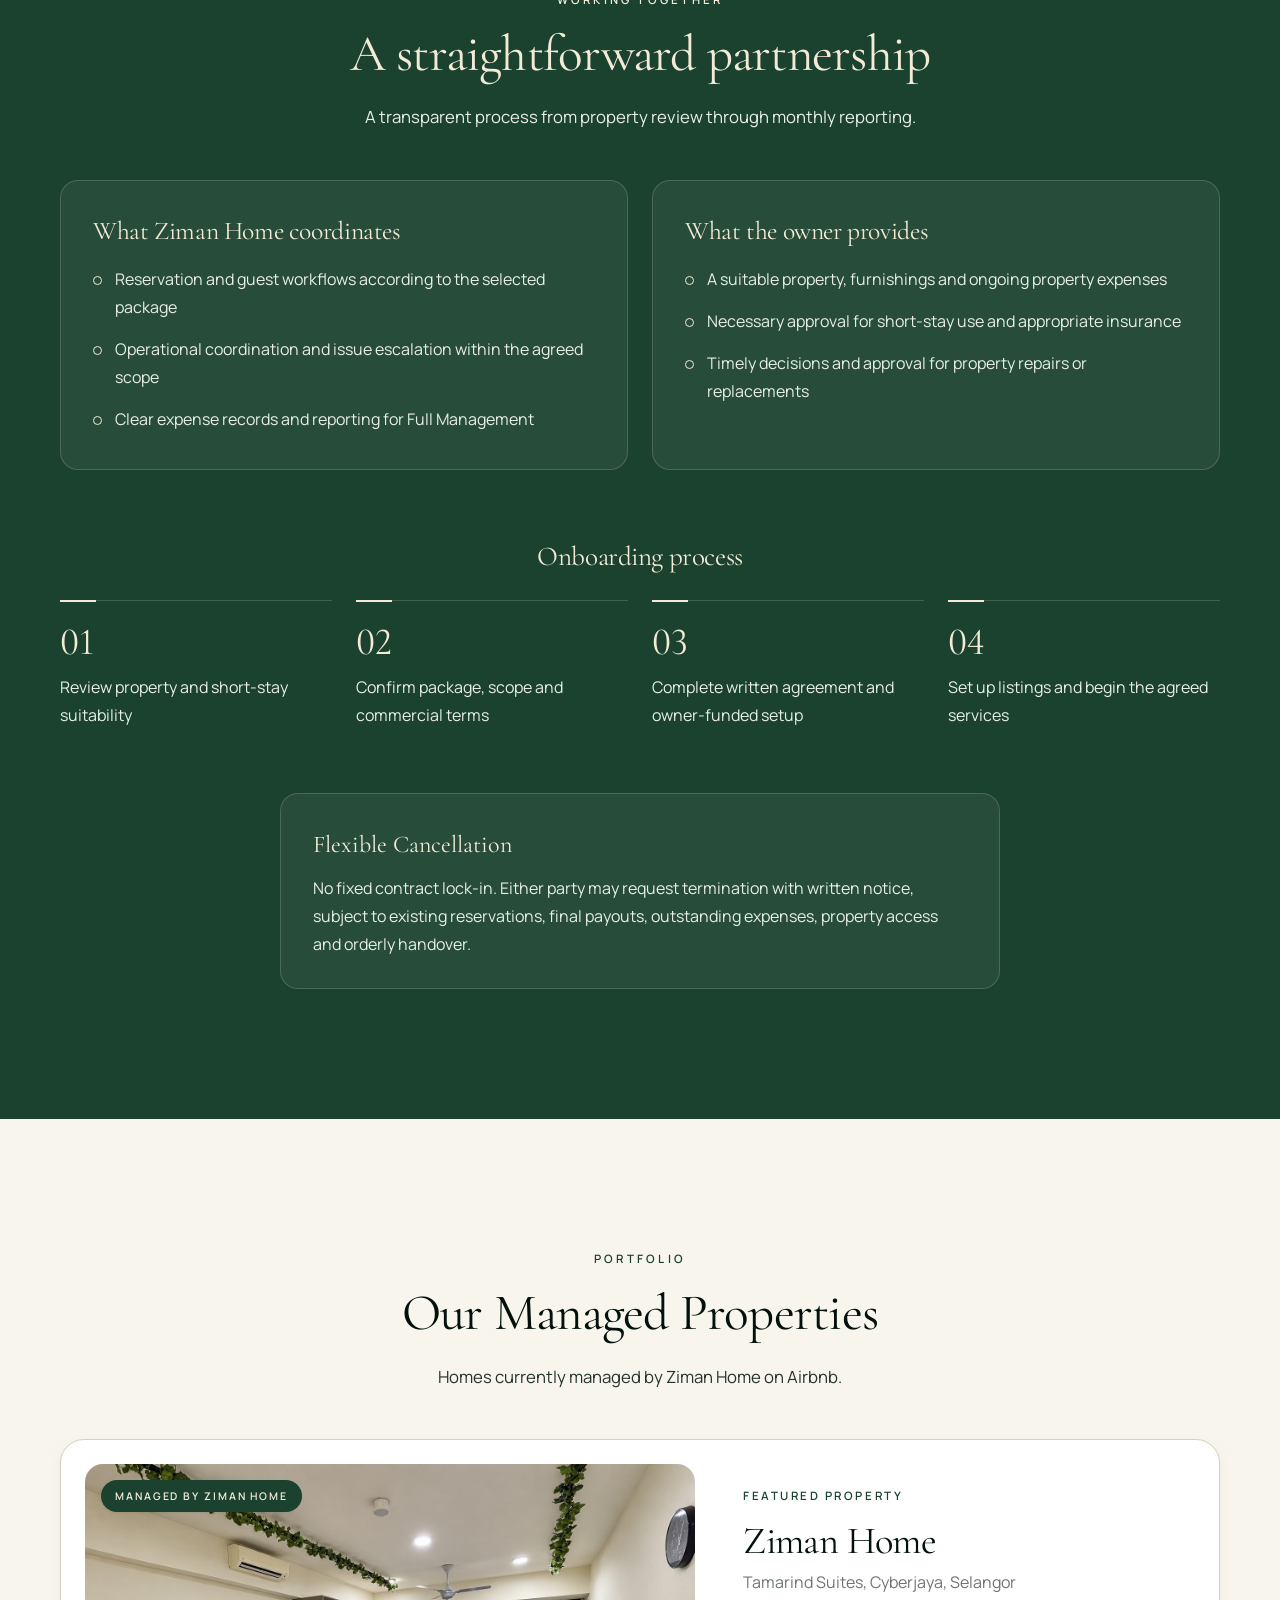
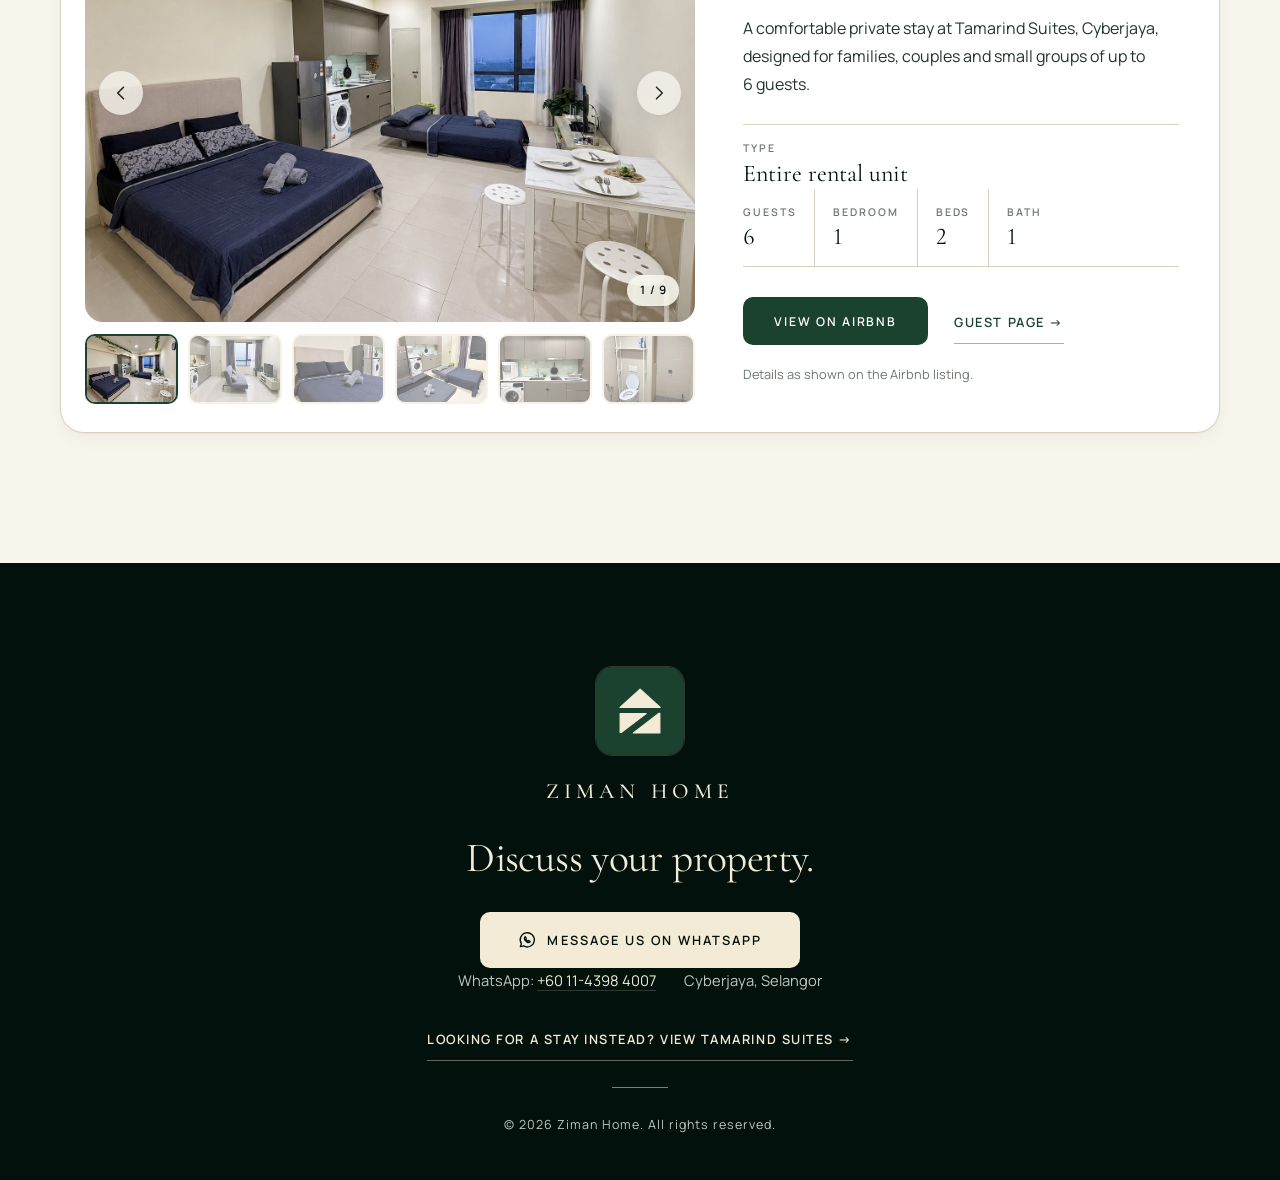
==== commit 6c11ba12: "Management page: add Our Managed Properties section with interactive gallery Co-Authored-By: Claude " ====
--- a/management/index.html
+++ b/management/index.html
@@ -65,6 +65,7 @@
       <a href="#packages">Services</a>
       <a href="#terms">Fees</a>
       <a href="#partnership">Process</a>
+      <a href="#properties">Properties</a>
       <a href="#contact">Contact</a>
     </nav>
     <a href="https://wa.me/601143984007?text=Hi%20Ziman%20Home%2C%20I%27m%20a%20property%20owner%20in%20Cyberjaya%20and%20would%20like%20to%20discuss%20your%20property%20management%20services." class="btn btn--primary nav__cta" target="_blank" rel="noopener">WhatsApp Us</a>
@@ -218,6 +219,61 @@
     </div>
   </section>
 
+  <!-- ===== Managed properties =====
+       To add a property: copy one <article class="property"> block, swap its photos,
+       details and Airbnb link. Only list details shown on the live listing. -->
+  <section class="section" id="properties">
+    <div class="container">
+      <div class="center">
+        <p class="eyebrow">Portfolio</p>
+        <h2>Our Managed Properties</h2>
+        <p class="lead">Homes currently managed by Ziman Home on Airbnb.</p>
+      </div>
+      <div class="properties">
+        <article class="property" data-reveal aria-labelledby="prop-1">
+          <div class="property__gallery" data-gallery>
+            <figure class="property__stage">
+              <img class="property__main" src="/assets/photos/studio-overview.jpg" alt="Open-plan studio with queen bed, sofa bed, kitchenette and dining table" width="1448" height="1086" loading="lazy" decoding="async">
+              <span class="property__badge">Managed by Ziman Home</span>
+              <button type="button" class="property__arrow property__arrow--prev" data-dir="-1" aria-label="Previous photo"><svg viewBox="0 0 24 24" aria-hidden="true" focusable="false"><path d="M15 5l-7 7 7 7"/></svg></button>
+              <button type="button" class="property__arrow property__arrow--next" data-dir="1" aria-label="Next photo"><svg viewBox="0 0 24 24" aria-hidden="true" focusable="false"><path d="M9 5l7 7-7 7"/></svg></button>
+              <figcaption class="property__count" aria-live="polite"><span data-current>1</span> / 9</figcaption>
+            </figure>
+            <div class="property__thumbs" role="group" aria-label="Property photos">
+            <button type="button" class="property__thumb" data-full="/assets/photos/studio-overview.jpg" data-alt="Open-plan studio with queen bed, sofa bed, kitchenette and dining table" aria-current="true" aria-label="Show photo 1: Full studio"><img src="/assets/photos/thumbs/studio-overview.jpg" alt="" width="320" height="240" loading="lazy" decoding="async"></button>
+            <button type="button" class="property__thumb" data-full="/assets/photos/living-room.jpg" data-alt="Living area with sofa bed, TV and city view" aria-label="Show photo 2: Living area"><img src="/assets/photos/thumbs/living-room.jpg" alt="" width="320" height="240" loading="lazy" decoding="async"></button>
+            <button type="button" class="property__thumb" data-full="/assets/photos/queen-bed.jpg" data-alt="Queen bed with fresh linen and towels" aria-label="Show photo 3: Queen bed"><img src="/assets/photos/thumbs/queen-bed.jpg" alt="" width="320" height="240" loading="lazy" decoding="async"></button>
+            <button type="button" class="property__thumb" data-full="/assets/photos/sleeping-area.jpg" data-alt="Additional sleeping area with foldable queen bed and sofa bed" aria-label="Show photo 4: Sleeping area"><img src="/assets/photos/thumbs/sleeping-area.jpg" alt="" width="320" height="240" loading="lazy" decoding="async"></button>
+            <button type="button" class="property__thumb" data-full="/assets/photos/kitchen.jpg" data-alt="Kitchenette with water dispenser, induction hob and washing machine" aria-label="Show photo 5: Kitchenette"><img src="/assets/photos/thumbs/kitchen.jpg" alt="" width="320" height="240" loading="lazy" decoding="async"></button>
+            <button type="button" class="property__thumb" data-full="/assets/photos/bathroom-shower.jpg" data-alt="Bathroom with rain shower" aria-label="Show photo 6: Bathroom"><img src="/assets/photos/thumbs/bathroom-shower.jpg" alt="" width="320" height="240" loading="lazy" decoding="async"></button>
+            <button type="button" class="property__thumb" data-full="/assets/photos/board-games.jpg" data-alt="Board games and playing cards for guests" aria-label="Show photo 7: Board games"><img src="/assets/photos/thumbs/board-games.jpg" alt="" width="320" height="240" loading="lazy" decoding="async"></button>
+            <button type="button" class="property__thumb" data-full="/assets/photos/pool.jpg" data-alt="Infinity pool at Tamarind Suites" aria-label="Show photo 8: Infinity pool"><img src="/assets/photos/thumbs/pool.jpg" alt="" width="320" height="240" loading="lazy" decoding="async"></button>
+            <button type="button" class="property__thumb" data-full="/assets/photos/gym.jpg" data-alt="Gym at Tamarind Suites" aria-label="Show photo 9: Gym"><img src="/assets/photos/thumbs/gym.jpg" alt="" width="320" height="240" loading="lazy" decoding="async"></button>
+            </div>
+          </div>
+          <div class="property__info">
+            <p class="property__tag">Featured property</p>
+            <h3 id="prop-1">Ziman Home</h3>
+            <p class="property__loc">Tamarind Suites, Cyberjaya, Selangor</p>
+            <p class="property__desc">A comfortable private stay at Tamarind Suites, Cyberjaya, designed for families, couples and small groups of up to 6 guests.</p>
+            <dl class="property__facts">
+              <div><dt>Type</dt><dd>Entire rental unit</dd></div>
+              <div><dt>Guests</dt><dd>6</dd></div>
+              <div><dt>Bedroom</dt><dd>1</dd></div>
+              <div><dt>Beds</dt><dd>2</dd></div>
+              <div><dt>Bath</dt><dd>1</dd></div>
+            </dl>
+            <div class="property__ctas">
+              <a href="https://www.airbnb.com/h/zimanhome" class="btn btn--primary" target="_blank" rel="noopener">View on Airbnb<span class="sr-only"> (opens in a new tab)</span></a>
+              <a href="/" class="text-link">Guest page &rarr;</a>
+            </div>
+            <p class="property__note">Details as shown on the Airbnb listing.</p>
+          </div>
+        </article>
+      </div>
+    </div>
+  </section>
+
   </main>
 
   <!-- ===== Final CTA / Footer ===== -->
--- a/management/management.css
+++ b/management/management.css
@@ -49,6 +49,45 @@
 .callout { max-width: 720px; margin: 64px auto 0; padding: 30px 32px; text-align: left; background: var(--card); border: 1px solid var(--line); border-radius: var(--radius-lg); }
 .callout__title { margin-bottom: 8px; font-family: var(--serif); font-size: 1.5rem; color: var(--heading); }
 
+/* Managed properties */
+.properties { display: grid; gap: 40px; }
+.property { display: grid; grid-template-columns: 1.35fr 1fr; gap: 48px; align-items: center; padding: 24px; background: var(--card); border: 1px solid var(--line); border-radius: calc(var(--radius-lg) + 6px); box-shadow: var(--shadow-sm); }
+.property__stage { position: relative; aspect-ratio: 4 / 3; overflow: hidden; border-radius: var(--radius-lg); background: var(--photo-bg); touch-action: pan-y; }
+.property__main { width: 100%; height: 100%; object-fit: cover; transition: transform .8s var(--ease), opacity .35s var(--ease); }
+.property__main.is-swapping { opacity: 0; }
+.property__badge { position: absolute; left: 16px; top: 16px; padding: 7px 14px; font-size: .66rem; font-weight: 600; letter-spacing: .18em; text-transform: uppercase; color: var(--cream); background: var(--olive); border-radius: 999px; box-shadow: var(--shadow-sm); }
+.property__count { position: absolute; right: 16px; bottom: 16px; padding: 5px 12px; font-size: .72rem; font-weight: 600; letter-spacing: .08em; color: var(--emerald); background: color-mix(in srgb, var(--offwhite) 90%, transparent); border-radius: 999px; font-variant-numeric: tabular-nums; }
+.property__arrow { position: absolute; top: 50%; width: 44px; height: 44px; margin-top: -22px; display: grid; place-items: center; border: 0; border-radius: 50%; color: var(--emerald); background: color-mix(in srgb, var(--offwhite) 92%, transparent); box-shadow: var(--shadow-sm); cursor: pointer; transition: transform .25s var(--ease), background-color .25s var(--ease), opacity .25s var(--ease); }
+.property__arrow svg { width: 20px; height: 20px; fill: none; stroke: currentColor; stroke-width: 1.8; stroke-linecap: round; stroke-linejoin: round; }
+.property__arrow--prev { left: 14px; }
+.property__arrow--next { right: 14px; }
+.property__arrow:hover { background: var(--white); }
+.property__thumbs { display: grid; grid-auto-flow: column; grid-auto-columns: calc((100% - 5 * 10px) / 6); gap: 10px; margin-top: 12px; overflow-x: auto; scroll-snap-type: x mandatory; scrollbar-width: thin; padding-bottom: 4px; }
+.property__thumb { aspect-ratio: 4 / 3; padding: 0; overflow: hidden; border: 2px solid transparent; border-radius: var(--radius-sm); background: var(--photo-bg); cursor: pointer; opacity: .6; scroll-snap-align: start; transition: opacity .25s var(--ease), border-color .25s var(--ease); }
+.property__thumb img { width: 100%; height: 100%; object-fit: cover; }
+.property__thumb:hover { opacity: 1; }
+.property__thumb[aria-current="true"] { opacity: 1; border-color: var(--accent); }
+.property__info { padding: 8px 16px 8px 0; }
+.property__tag { font-size: .72rem; font-weight: 600; letter-spacing: .22em; text-transform: uppercase; color: var(--accent); margin-bottom: 14px; }
+.property__info h3 { font-size: clamp(2rem, 3vw, 2.6rem); margin-bottom: 6px; }
+.property__loc { color: var(--muted); margin-bottom: 18px; }
+.property__desc { margin-bottom: 26px; text-wrap: pretty; }
+.property__facts { display: grid; grid-template-columns: repeat(4, auto) 1fr; gap: 0; margin-bottom: 30px; border-block: 1px solid var(--line); }
+.property__facts > div { padding: 14px 18px 14px 0; }
+.property__facts > div + div { padding-left: 18px; border-left: 1px solid var(--line); }
+.property__facts > div:first-child { grid-column: 1 / -1; padding-bottom: 0; }
+.property__facts > div:nth-child(2) { border-left: 0; padding-left: 0; }
+.property__facts dt { font-size: .66rem; font-weight: 600; letter-spacing: .18em; text-transform: uppercase; color: var(--muted); }
+.property__facts dd { font-family: var(--serif); font-size: 1.5rem; line-height: 1.3; color: var(--heading); font-variant-numeric: lining-nums; }
+.property__ctas { display: flex; flex-wrap: wrap; align-items: center; gap: 12px 26px; }
+.property__note { margin-top: 18px; font-size: .8rem; color: var(--muted); }
+@media (hover: hover) {
+  .property__stage:hover .property__main { transform: scale(1.04); }
+  .property__arrow { opacity: .85; }
+  .property__stage:hover .property__arrow { opacity: 1; }
+  .property__arrow:hover { transform: scale(1.06); }
+}
+
 /* Footer extras */
 .footer__swap { margin: 22px 0 0; }
 
@@ -68,8 +107,8 @@
 
 .reveal { transform: none; translate: 0 24px; }
 .reveal.in { transform: none; translate: none; }
-.pkg, .term, .col, .callout, .steps li,
-.pkg.reveal, .term.reveal, .col.reveal, .callout.reveal, .steps li.reveal {
+.pkg, .term, .col, .callout, .steps li, .property,
+.pkg.reveal, .term.reveal, .col.reveal, .callout.reveal, .steps li.reveal, .property.reveal {
   transition: opacity .7s var(--ease), translate .7s var(--ease), transform .4s var(--ease), box-shadow .4s var(--ease), border-color .35s var(--ease);
   transition-delay: var(--reveal-delay, 0ms), var(--reveal-delay, 0ms), 0s, 0s, 0s;
 }
@@ -103,6 +142,8 @@
 }
 @media (max-width: 960px) {
   .cols { grid-template-columns: 1fr; }
+  .property { grid-template-columns: 1fr; gap: 28px; }
+  .property__info { padding: 0 8px 8px; }
   .hero--page { padding-top: calc(var(--nav-h) + 64px); padding-bottom: 80px; }
 }
 @media (max-width: 600px) {
@@ -114,10 +155,21 @@
   .chips li { font-size: .74rem; }
   .pkg__cta { letter-spacing: .08em; }
   .pkg__for { letter-spacing: .08em; }
+  .property { padding: 12px; border-radius: var(--radius-lg); }
+  .property__stage { border-radius: var(--radius); }
+  .property__badge { left: 12px; top: 12px; font-size: .6rem; }
+  .property__arrow { width: 38px; height: 38px; margin-top: -19px; }
+  .property__thumbs { grid-auto-columns: calc((100% - 3 * 8px) / 4.4); gap: 8px; }
+  .property__facts { grid-template-columns: repeat(4, 1fr); }
+  .property__facts > div { padding-right: 8px; }
+  .property__facts > div + div { padding-left: 10px; }
+  .property__info { padding: 0 6px 8px; }
+  .property__ctas .btn { width: 100%; }
 }
 /* styles.css already switches off animations and transitions; also drop the movement itself. */
 @media (prefers-reduced-motion: reduce) {
   .reveal, .reveal.in { opacity: 1; translate: none; }
   .pkg, .term, .col, .callout, .steps li, .pkg__rate, .pkg__list li, .pkg__cta { transform: none !important; }
   .steps li::before { width: 36px; }
+  .property__main { transform: none !important; }
 }
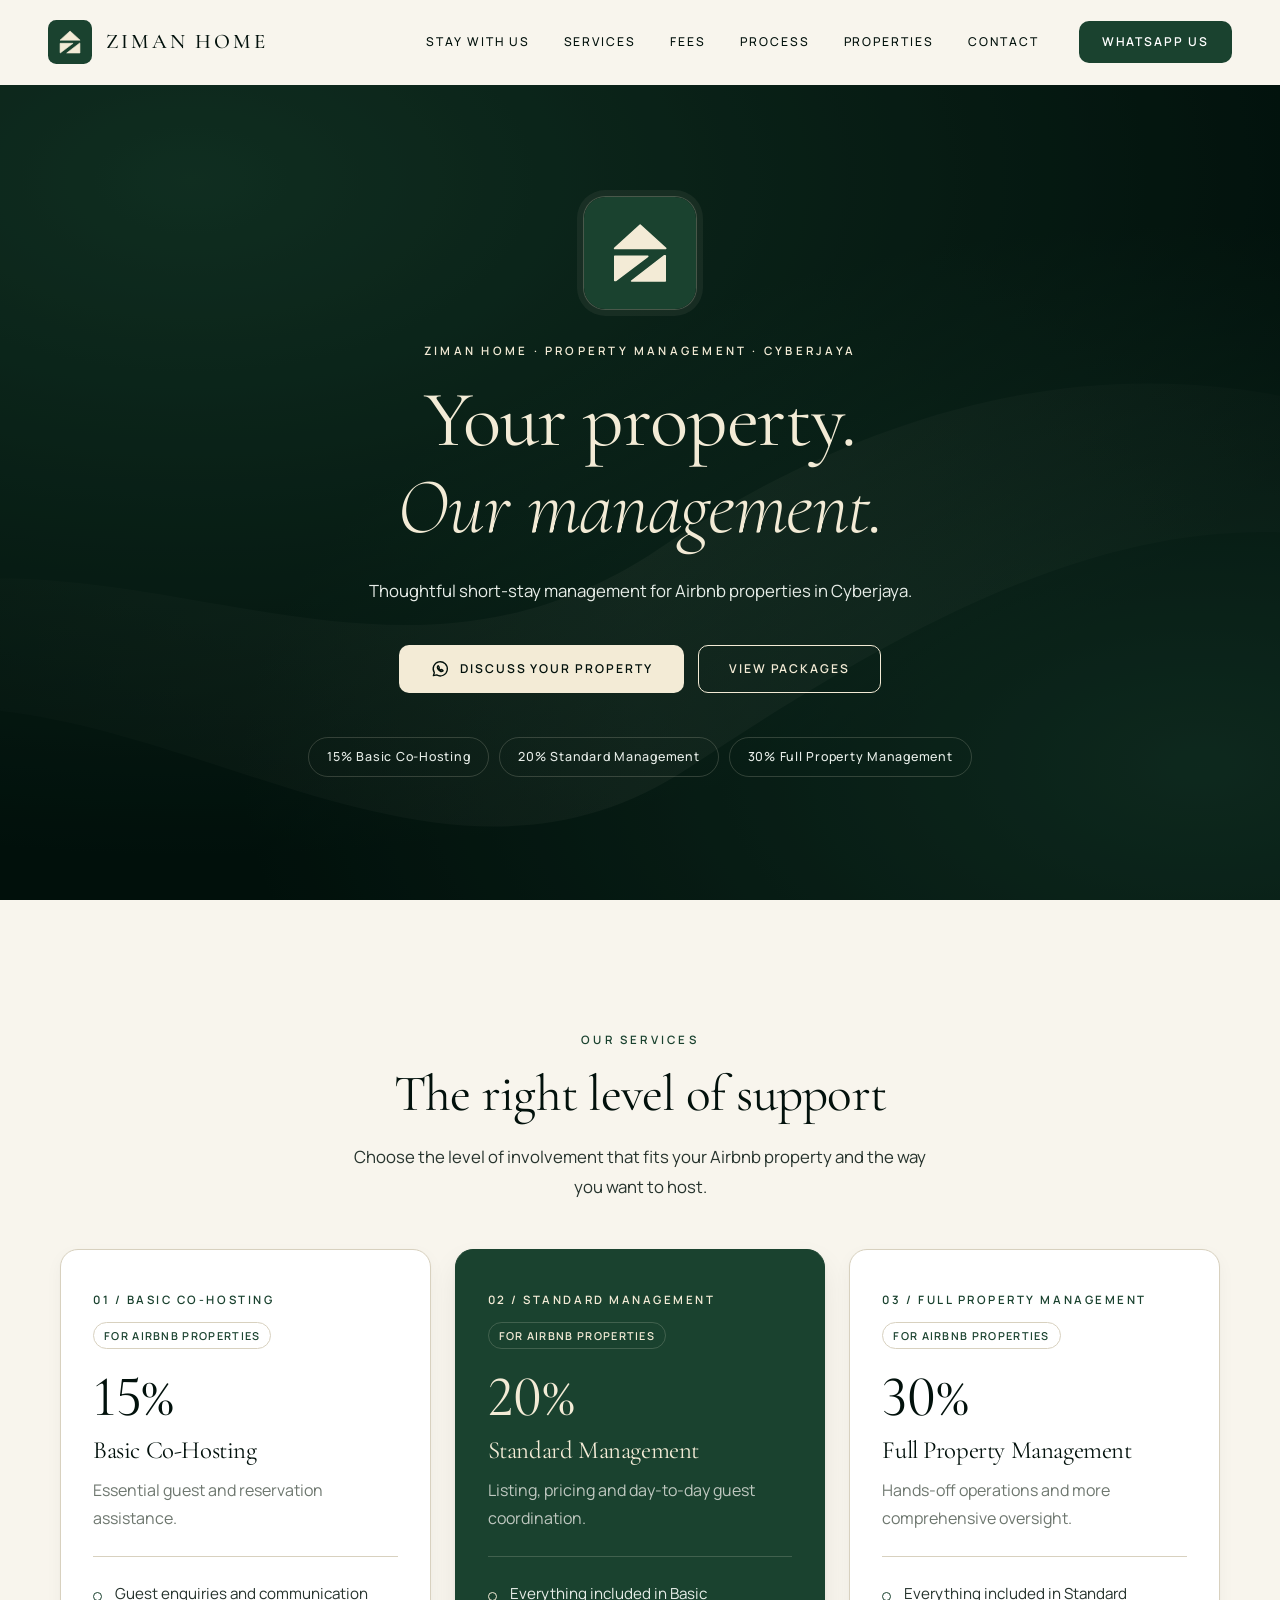
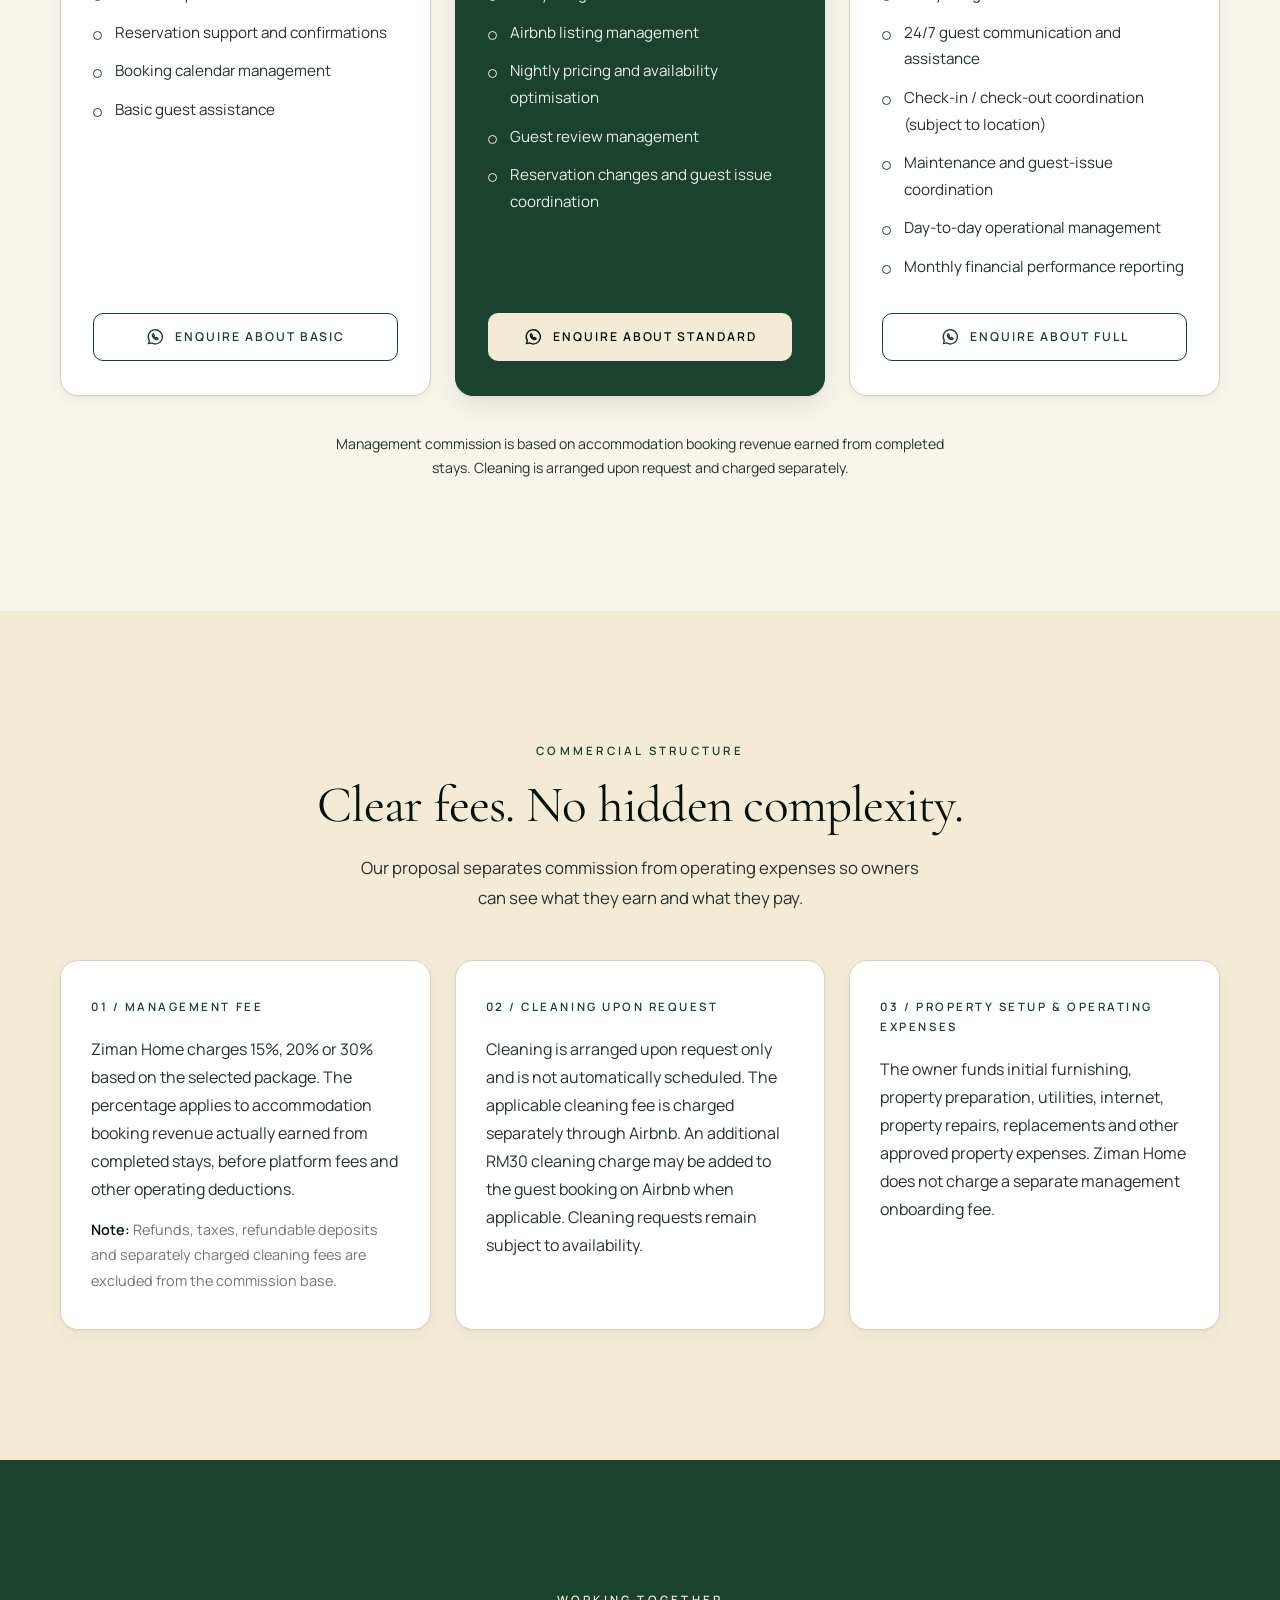
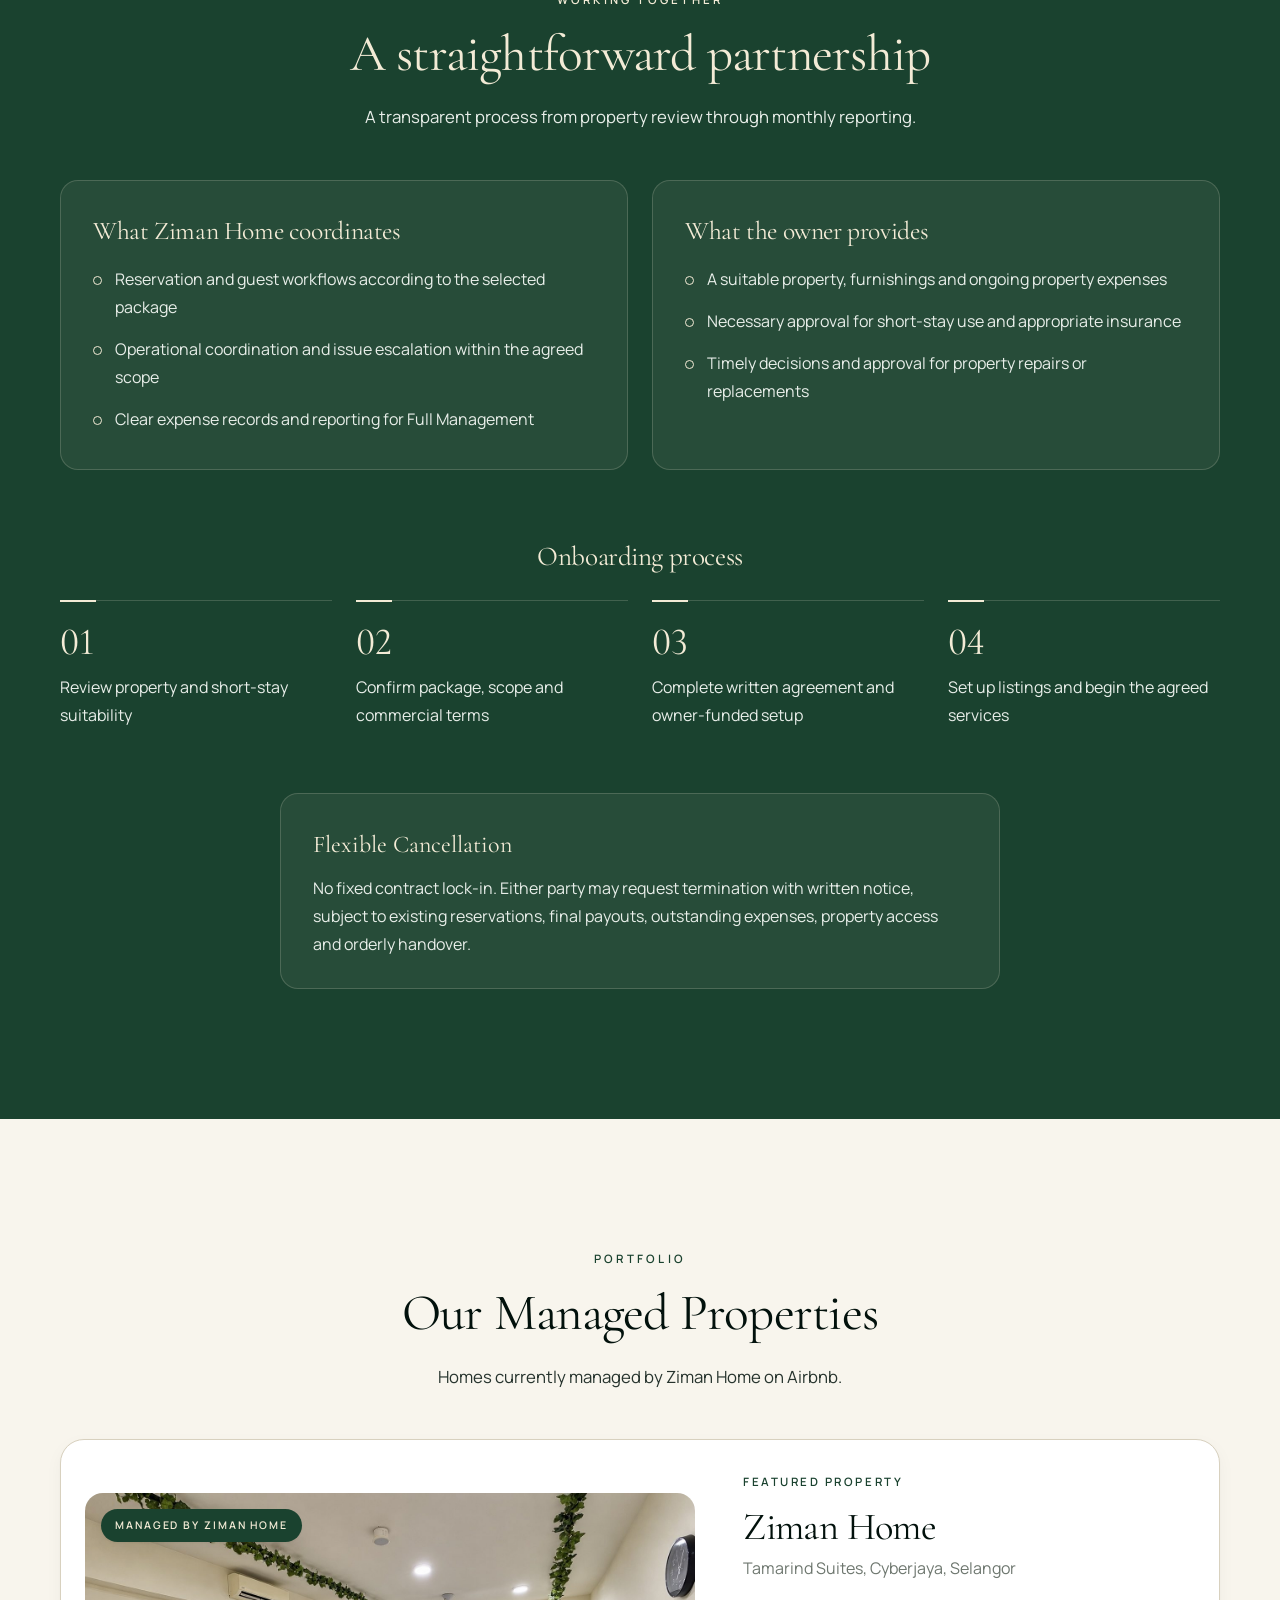
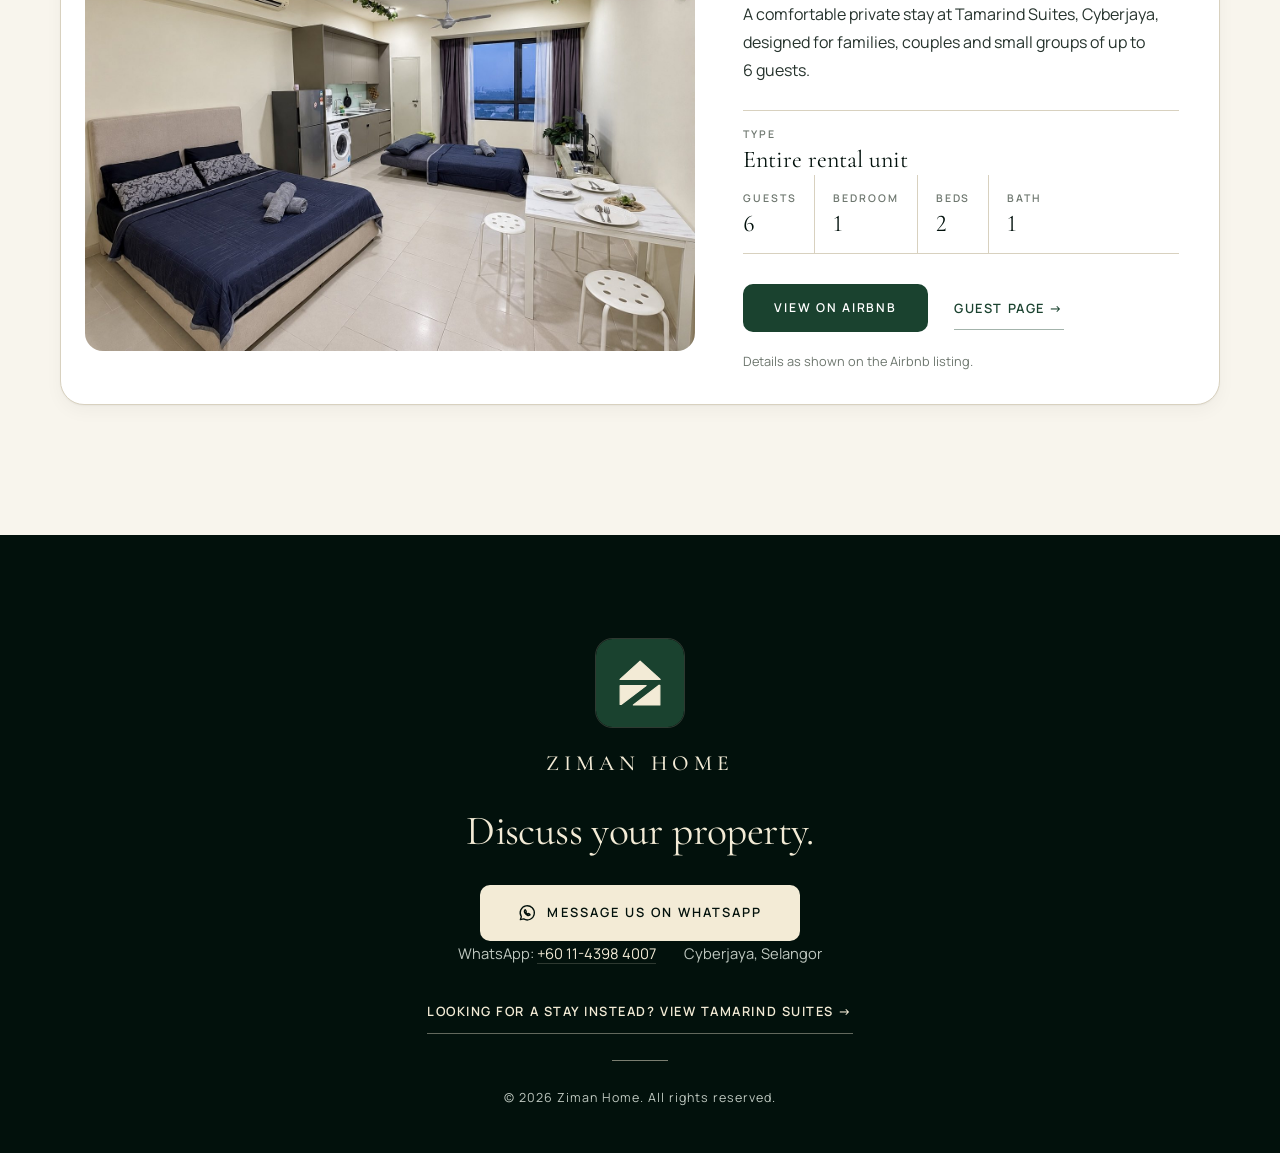
==== commit f16e4e51: "Managed properties: single main photo instead of gallery Co-Authored-By: Claude Opus 5.5 <noreply@an" ====
--- a/management/index.html
+++ b/management/index.html
@@ -220,7 +220,7 @@
   </section>
 
   <!-- ===== Managed properties =====
-       To add a property: copy one <article class="property"> block, swap its photos,
+       To add a property: copy one <article class="property"> block, swap its photo,
        details and Airbnb link. Only list details shown on the live listing. -->
   <section class="section" id="properties">
     <div class="container">
@@ -231,26 +231,10 @@
       </div>
       <div class="properties">
         <article class="property" data-reveal aria-labelledby="prop-1">
-          <div class="property__gallery" data-gallery>
-            <figure class="property__stage">
-              <img class="property__main" src="/assets/photos/studio-overview.jpg" alt="Open-plan studio with queen bed, sofa bed, kitchenette and dining table" width="1448" height="1086" loading="lazy" decoding="async">
-              <span class="property__badge">Managed by Ziman Home</span>
-              <button type="button" class="property__arrow property__arrow--prev" data-dir="-1" aria-label="Previous photo"><svg viewBox="0 0 24 24" aria-hidden="true" focusable="false"><path d="M15 5l-7 7 7 7"/></svg></button>
-              <button type="button" class="property__arrow property__arrow--next" data-dir="1" aria-label="Next photo"><svg viewBox="0 0 24 24" aria-hidden="true" focusable="false"><path d="M9 5l7 7-7 7"/></svg></button>
-              <figcaption class="property__count" aria-live="polite"><span data-current>1</span> / 9</figcaption>
-            </figure>
-            <div class="property__thumbs" role="group" aria-label="Property photos">
-            <button type="button" class="property__thumb" data-full="/assets/photos/studio-overview.jpg" data-alt="Open-plan studio with queen bed, sofa bed, kitchenette and dining table" aria-current="true" aria-label="Show photo 1: Full studio"><img src="/assets/photos/thumbs/studio-overview.jpg" alt="" width="320" height="240" loading="lazy" decoding="async"></button>
-            <button type="button" class="property__thumb" data-full="/assets/photos/living-room.jpg" data-alt="Living area with sofa bed, TV and city view" aria-label="Show photo 2: Living area"><img src="/assets/photos/thumbs/living-room.jpg" alt="" width="320" height="240" loading="lazy" decoding="async"></button>
-            <button type="button" class="property__thumb" data-full="/assets/photos/queen-bed.jpg" data-alt="Queen bed with fresh linen and towels" aria-label="Show photo 3: Queen bed"><img src="/assets/photos/thumbs/queen-bed.jpg" alt="" width="320" height="240" loading="lazy" decoding="async"></button>
-            <button type="button" class="property__thumb" data-full="/assets/photos/sleeping-area.jpg" data-alt="Additional sleeping area with foldable queen bed and sofa bed" aria-label="Show photo 4: Sleeping area"><img src="/assets/photos/thumbs/sleeping-area.jpg" alt="" width="320" height="240" loading="lazy" decoding="async"></button>
-            <button type="button" class="property__thumb" data-full="/assets/photos/kitchen.jpg" data-alt="Kitchenette with water dispenser, induction hob and washing machine" aria-label="Show photo 5: Kitchenette"><img src="/assets/photos/thumbs/kitchen.jpg" alt="" width="320" height="240" loading="lazy" decoding="async"></button>
-            <button type="button" class="property__thumb" data-full="/assets/photos/bathroom-shower.jpg" data-alt="Bathroom with rain shower" aria-label="Show photo 6: Bathroom"><img src="/assets/photos/thumbs/bathroom-shower.jpg" alt="" width="320" height="240" loading="lazy" decoding="async"></button>
-            <button type="button" class="property__thumb" data-full="/assets/photos/board-games.jpg" data-alt="Board games and playing cards for guests" aria-label="Show photo 7: Board games"><img src="/assets/photos/thumbs/board-games.jpg" alt="" width="320" height="240" loading="lazy" decoding="async"></button>
-            <button type="button" class="property__thumb" data-full="/assets/photos/pool.jpg" data-alt="Infinity pool at Tamarind Suites" aria-label="Show photo 8: Infinity pool"><img src="/assets/photos/thumbs/pool.jpg" alt="" width="320" height="240" loading="lazy" decoding="async"></button>
-            <button type="button" class="property__thumb" data-full="/assets/photos/gym.jpg" data-alt="Gym at Tamarind Suites" aria-label="Show photo 9: Gym"><img src="/assets/photos/thumbs/gym.jpg" alt="" width="320" height="240" loading="lazy" decoding="async"></button>
-            </div>
-          </div>
+          <figure class="property__stage">
+            <img class="property__main" src="/assets/photos/studio-overview.jpg" alt="Open-plan studio with queen bed, sofa bed, kitchenette and dining table" width="1448" height="1086" loading="lazy" decoding="async">
+            <span class="property__badge">Managed by Ziman Home</span>
+          </figure>
           <div class="property__info">
             <p class="property__tag">Featured property</p>
             <h3 id="prop-1">Ziman Home</h3>
--- a/management/management.css
+++ b/management/management.css
@@ -51,22 +51,11 @@
 
 /* Managed properties */
 .properties { display: grid; gap: 40px; }
+.properties > * { min-width: 0; }
 .property { display: grid; grid-template-columns: 1.35fr 1fr; gap: 48px; align-items: center; padding: 24px; background: var(--card); border: 1px solid var(--line); border-radius: calc(var(--radius-lg) + 6px); box-shadow: var(--shadow-sm); }
-.property__stage { position: relative; aspect-ratio: 4 / 3; overflow: hidden; border-radius: var(--radius-lg); background: var(--photo-bg); touch-action: pan-y; }
+.property__stage { position: relative; aspect-ratio: 4 / 3; overflow: hidden; border-radius: var(--radius-lg); background: var(--photo-bg); }
 .property__main { width: 100%; height: 100%; object-fit: cover; transition: transform .8s var(--ease), opacity .35s var(--ease); }
-.property__main.is-swapping { opacity: 0; }
 .property__badge { position: absolute; left: 16px; top: 16px; padding: 7px 14px; font-size: .66rem; font-weight: 600; letter-spacing: .18em; text-transform: uppercase; color: var(--cream); background: var(--olive); border-radius: 999px; box-shadow: var(--shadow-sm); }
-.property__count { position: absolute; right: 16px; bottom: 16px; padding: 5px 12px; font-size: .72rem; font-weight: 600; letter-spacing: .08em; color: var(--emerald); background: color-mix(in srgb, var(--offwhite) 90%, transparent); border-radius: 999px; font-variant-numeric: tabular-nums; }
-.property__arrow { position: absolute; top: 50%; width: 44px; height: 44px; margin-top: -22px; display: grid; place-items: center; border: 0; border-radius: 50%; color: var(--emerald); background: color-mix(in srgb, var(--offwhite) 92%, transparent); box-shadow: var(--shadow-sm); cursor: pointer; transition: transform .25s var(--ease), background-color .25s var(--ease), opacity .25s var(--ease); }
-.property__arrow svg { width: 20px; height: 20px; fill: none; stroke: currentColor; stroke-width: 1.8; stroke-linecap: round; stroke-linejoin: round; }
-.property__arrow--prev { left: 14px; }
-.property__arrow--next { right: 14px; }
-.property__arrow:hover { background: var(--white); }
-.property__thumbs { display: grid; grid-auto-flow: column; grid-auto-columns: calc((100% - 5 * 10px) / 6); gap: 10px; margin-top: 12px; overflow-x: auto; scroll-snap-type: x mandatory; scrollbar-width: thin; padding-bottom: 4px; }
-.property__thumb { aspect-ratio: 4 / 3; padding: 0; overflow: hidden; border: 2px solid transparent; border-radius: var(--radius-sm); background: var(--photo-bg); cursor: pointer; opacity: .6; scroll-snap-align: start; transition: opacity .25s var(--ease), border-color .25s var(--ease); }
-.property__thumb img { width: 100%; height: 100%; object-fit: cover; }
-.property__thumb:hover { opacity: 1; }
-.property__thumb[aria-current="true"] { opacity: 1; border-color: var(--accent); }
 .property__info { padding: 8px 16px 8px 0; }
 .property__tag { font-size: .72rem; font-weight: 600; letter-spacing: .22em; text-transform: uppercase; color: var(--accent); margin-bottom: 14px; }
 .property__info h3 { font-size: clamp(2rem, 3vw, 2.6rem); margin-bottom: 6px; }
@@ -83,9 +72,6 @@
 .property__note { margin-top: 18px; font-size: .8rem; color: var(--muted); }
 @media (hover: hover) {
   .property__stage:hover .property__main { transform: scale(1.04); }
-  .property__arrow { opacity: .85; }
-  .property__stage:hover .property__arrow { opacity: 1; }
-  .property__arrow:hover { transform: scale(1.06); }
 }
 
 /* Footer extras */
@@ -158,13 +144,15 @@
   .property { padding: 12px; border-radius: var(--radius-lg); }
   .property__stage { border-radius: var(--radius); }
   .property__badge { left: 12px; top: 12px; font-size: .6rem; }
-  .property__arrow { width: 38px; height: 38px; margin-top: -19px; }
-  .property__thumbs { grid-auto-columns: calc((100% - 3 * 8px) / 4.4); gap: 8px; }
   .property__facts { grid-template-columns: repeat(4, 1fr); }
   .property__facts > div { padding-right: 8px; }
   .property__facts > div + div { padding-left: 10px; }
   .property__info { padding: 0 6px 8px; }
   .property__ctas .btn { width: 100%; }
+}
+@media (max-width: 360px) {
+  .property__facts { grid-template-columns: repeat(2, 1fr); }
+  .property__facts > div:nth-child(4) { border-left: 0; padding-left: 0; }
 }
 /* styles.css already switches off animations and transitions; also drop the movement itself. */
 @media (prefers-reduced-motion: reduce) {
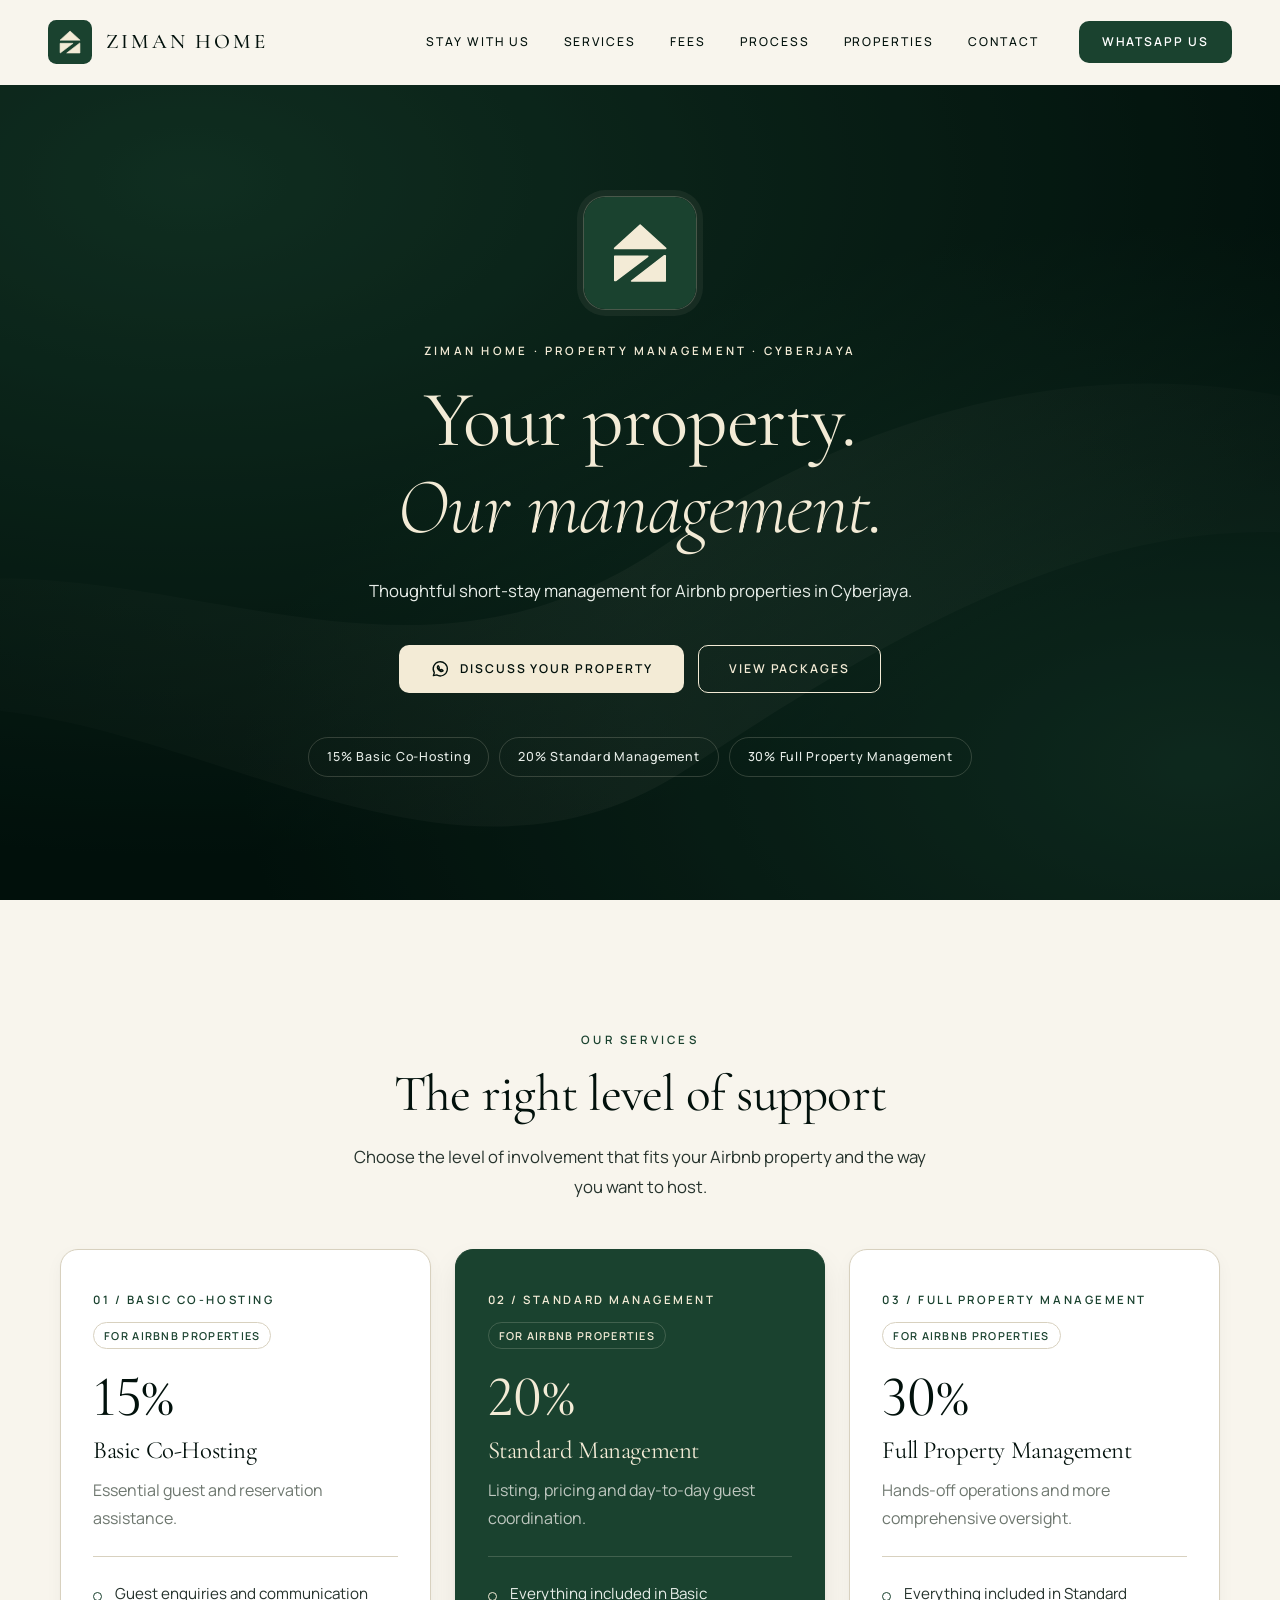
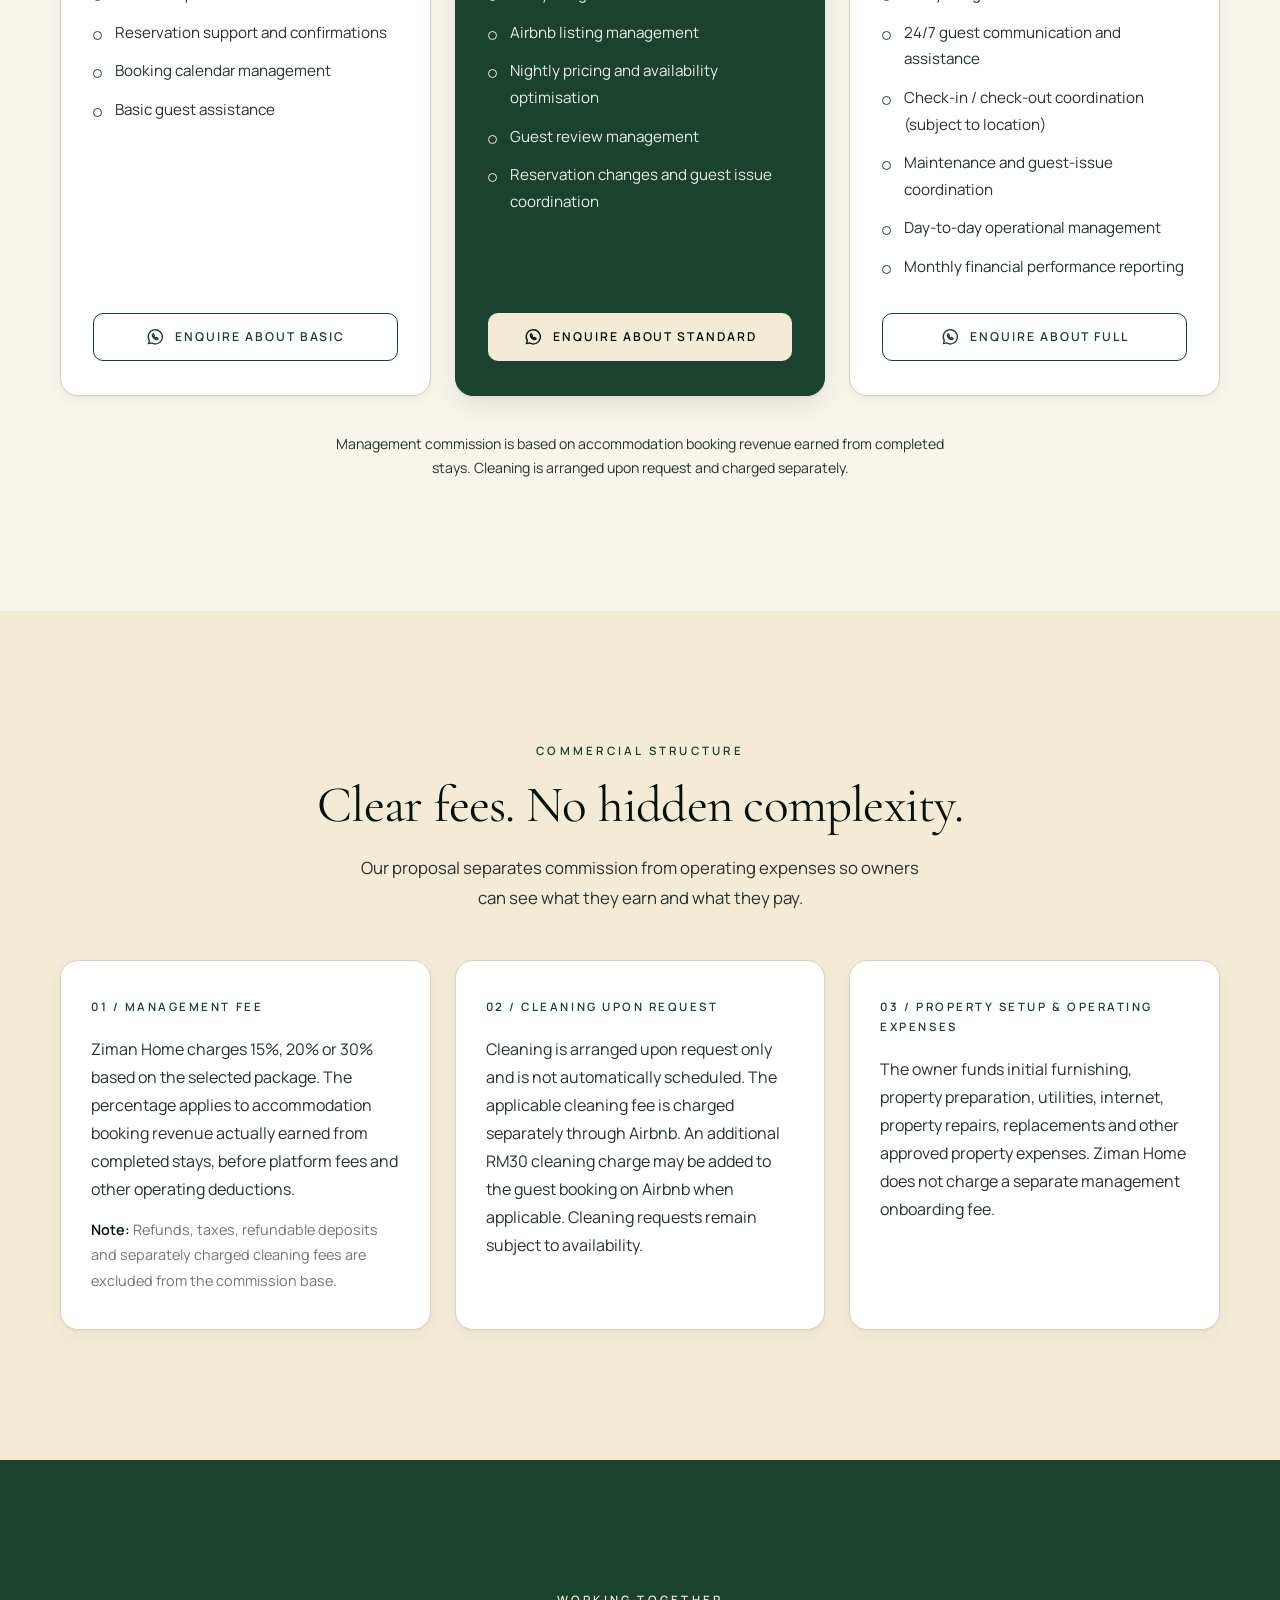
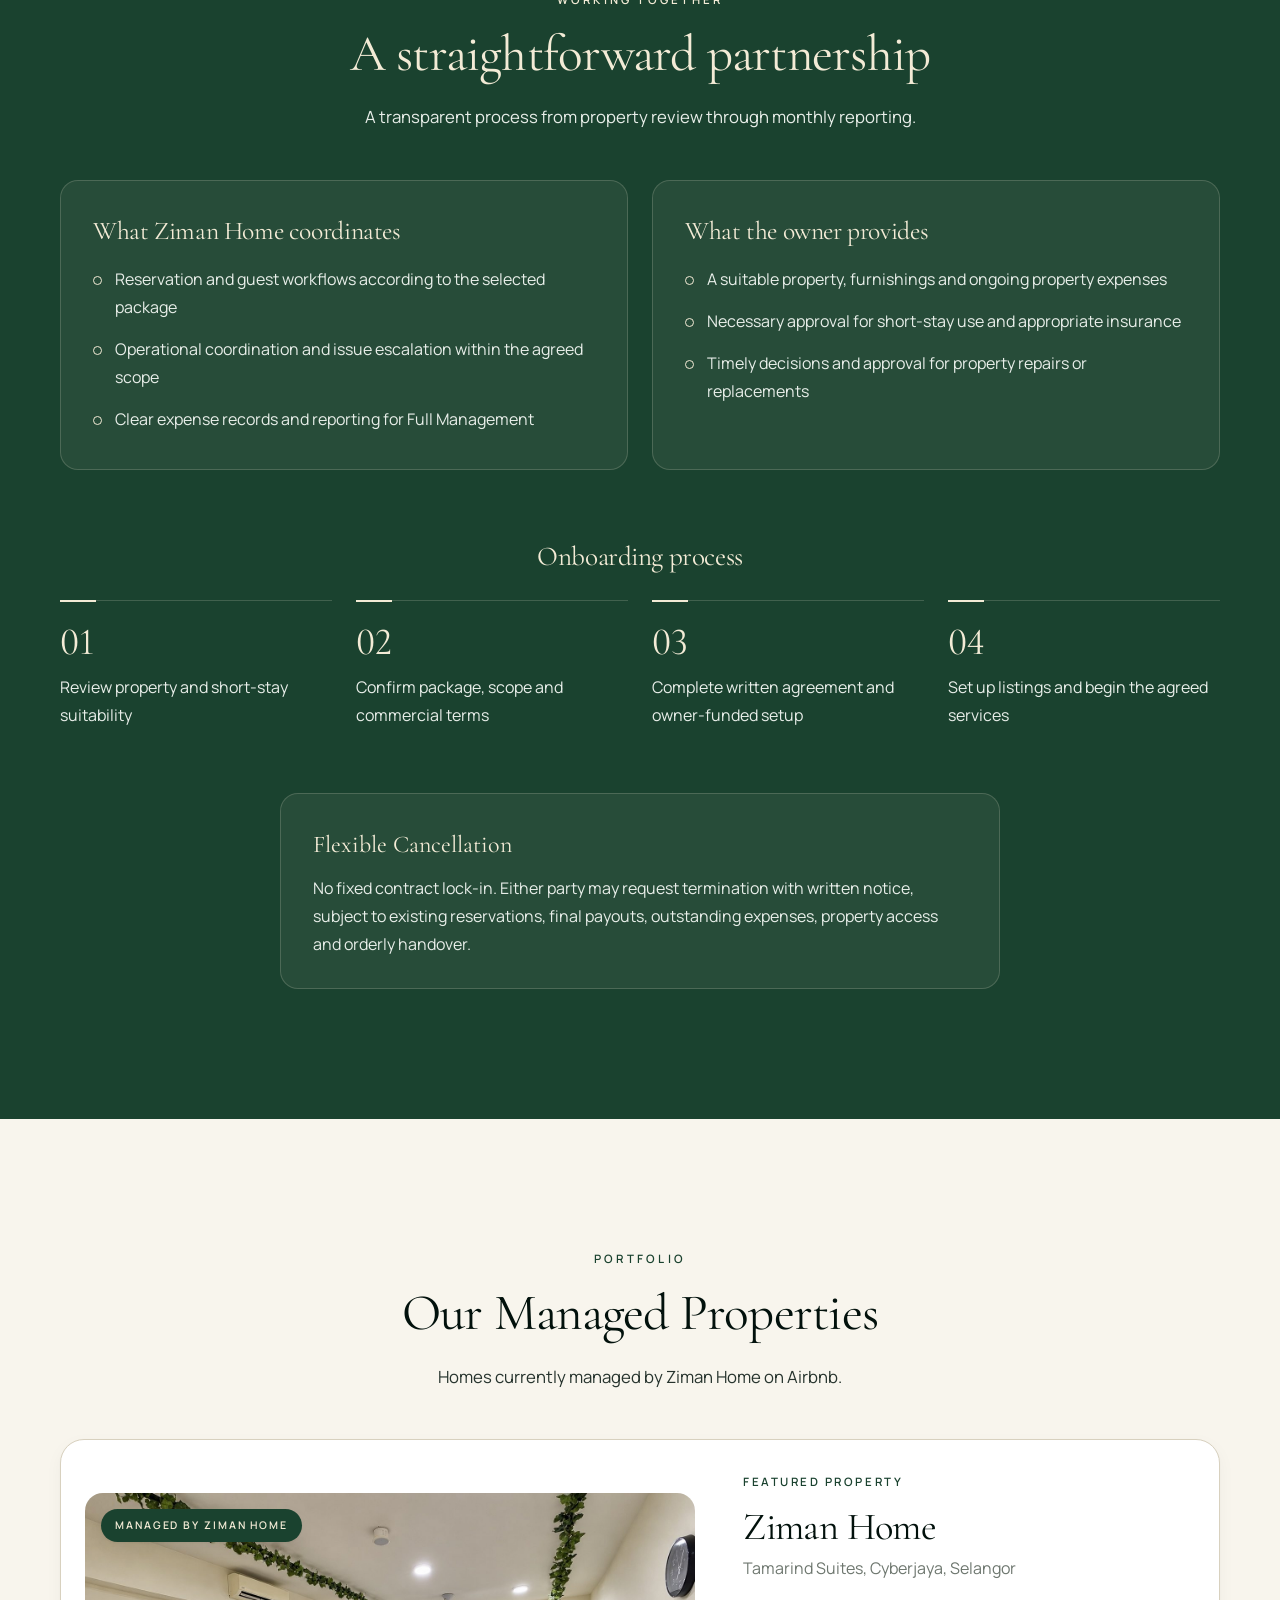
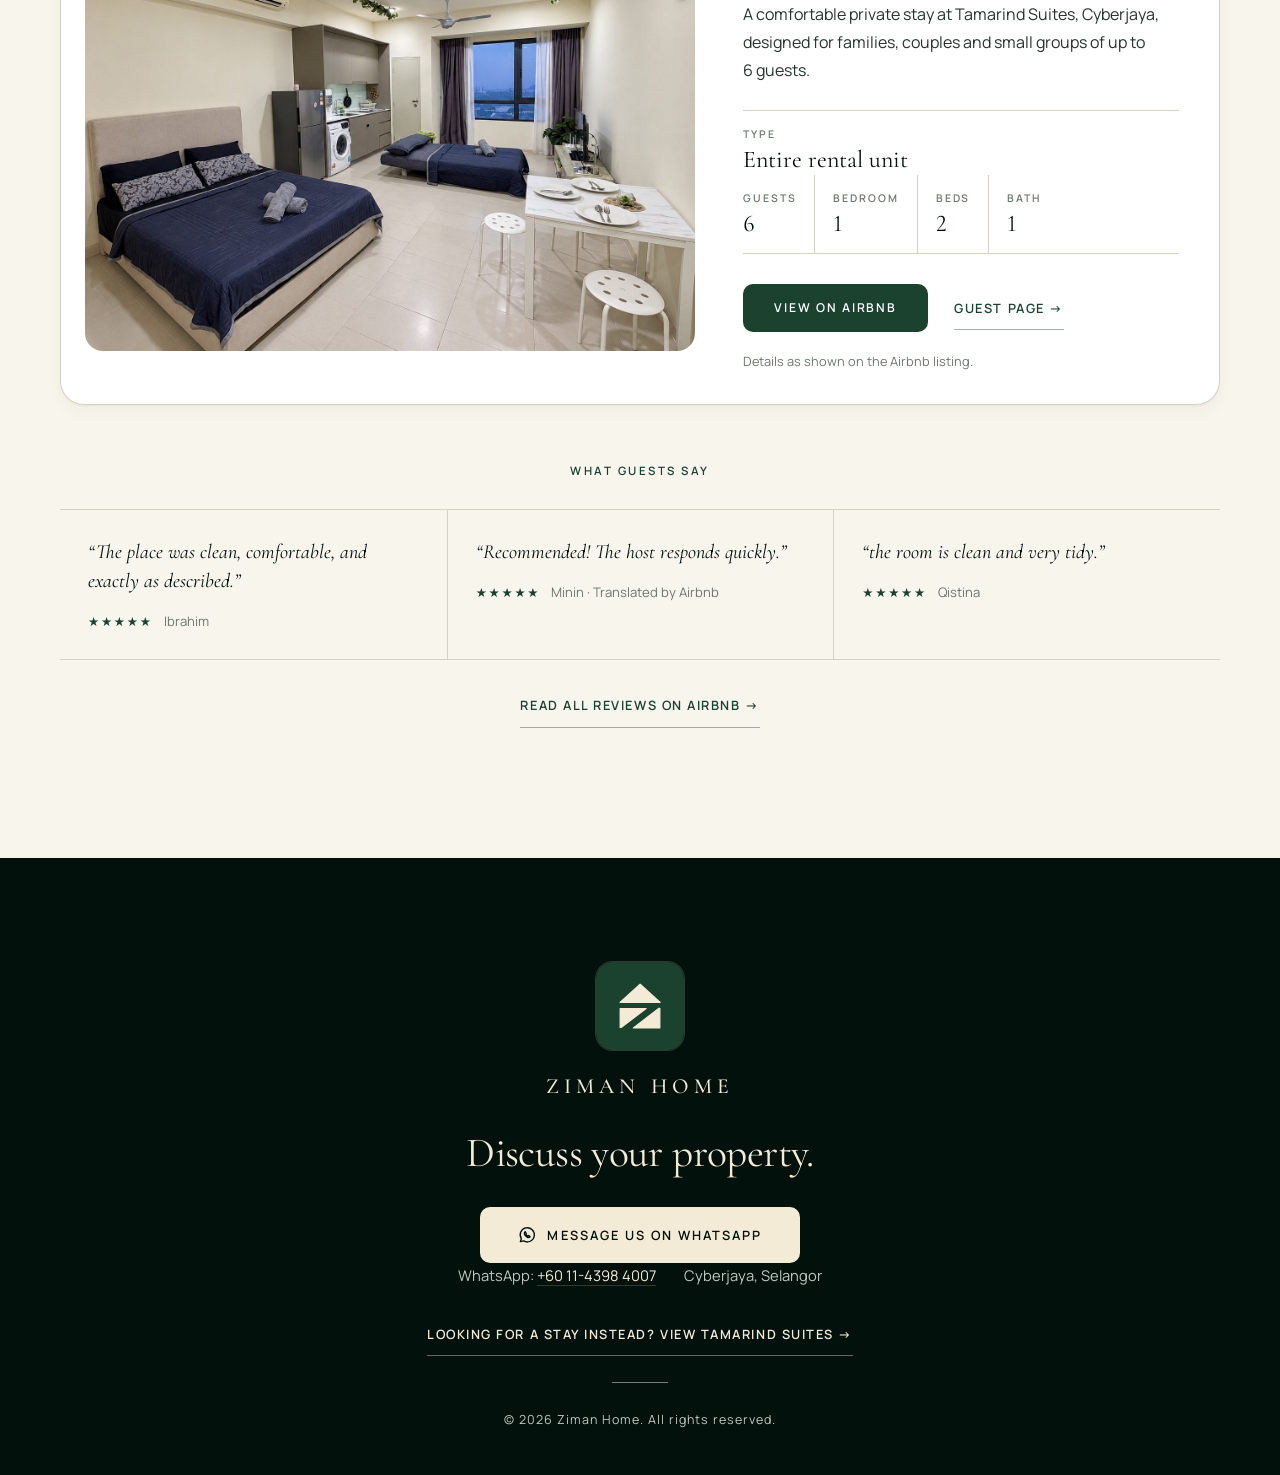
==== commit e01a0ea7: "Management page: minimal guest review excerpts under managed property Co-Authored-By: Claude Opus 5." ====
--- a/management/index.html
+++ b/management/index.html
@@ -255,6 +255,26 @@
           </div>
         </article>
       </div>
+
+      <!-- Whole-sentence excerpts of real Airbnb reviews for this property, wording unchanged. -->
+      <div class="guest-notes" data-reveal>
+        <p class="guest-notes__title">What guests say</p>
+        <ul class="guest-notes__list">
+          <li>
+            <blockquote>“The place was clean, comfortable, and exactly as described.”</blockquote>
+            <p><span class="guest-notes__stars" role="img" aria-label="Rated 5 out of 5">★★★★★</span> Ibrahim</p>
+          </li>
+          <li>
+            <blockquote>“Recommended! The host responds quickly.”</blockquote>
+            <p><span class="guest-notes__stars" role="img" aria-label="Rated 5 out of 5">★★★★★</span> Minin <span class="guest-notes__src">· Translated by Airbnb</span></p>
+          </li>
+          <li>
+            <blockquote>“the room is clean and very tidy.”</blockquote>
+            <p><span class="guest-notes__stars" role="img" aria-label="Rated 5 out of 5">★★★★★</span> Qistina</p>
+          </li>
+        </ul>
+        <a href="https://www.airbnb.com/rooms/1781208429193073820/reviews" class="text-link" target="_blank" rel="noopener">Read all reviews on Airbnb &rarr;</a>
+      </div>
     </div>
   </section>
 
--- a/styles.css
+++ b/styles.css
@@ -238,6 +238,8 @@
 .review::before { content: "“"; position: absolute; top: -6px; left: 24px; font-family: var(--serif); font-size: 5rem; color: var(--accent); opacity: .18; line-height: 1; }
 .review p { font-family: var(--serif); font-size: 1.3rem; font-style: italic; line-height: 1.55; color: var(--text); margin-bottom: 20px; }
 .review--soon { max-width: 640px; margin: 36px auto 0; }
+.review .review__stars { margin-bottom: 14px; font-family: var(--sans); font-size: .95rem; font-style: normal; letter-spacing: .18em; color: var(--accent); }
+.reviews__more { margin-top: 32px; }
 
 /* =========================================================
    Location
--- a/management/management.css
+++ b/management/management.css
@@ -74,6 +74,17 @@
   .property__stage:hover .property__main { transform: scale(1.04); }
 }
 
+/* Guest notes under the managed property: quiet, no cards */
+.guest-notes { margin-top: 56px; text-align: center; }
+.guest-notes__title { margin-bottom: 28px; font-size: .72rem; font-weight: 600; letter-spacing: .22em; text-transform: uppercase; color: var(--accent); }
+.guest-notes__list { display: grid; grid-template-columns: repeat(3, 1fr); text-align: left; border-block: 1px solid var(--line); }
+.guest-notes__list li { padding: 28px 28px 26px; }
+.guest-notes__list li + li { border-left: 1px solid var(--line); }
+.guest-notes blockquote { margin-bottom: 14px; font-family: var(--serif); font-size: 1.25rem; font-style: italic; line-height: 1.45; color: var(--heading); }
+.guest-notes__list p { font-size: .82rem; color: var(--muted); }
+.guest-notes__stars { margin-right: 8px; font-size: .78rem; letter-spacing: .14em; color: var(--accent); }
+.guest-notes .text-link { margin-top: 22px; }
+
 /* Footer extras */
 .footer__swap { margin: 22px 0 0; }
 
@@ -93,8 +104,8 @@
 
 .reveal { transform: none; translate: 0 24px; }
 .reveal.in { transform: none; translate: none; }
-.pkg, .term, .col, .callout, .steps li, .property,
-.pkg.reveal, .term.reveal, .col.reveal, .callout.reveal, .steps li.reveal, .property.reveal {
+.pkg, .term, .col, .callout, .steps li, .property, .guest-notes,
+.pkg.reveal, .term.reveal, .col.reveal, .callout.reveal, .steps li.reveal, .property.reveal, .guest-notes.reveal {
   transition: opacity .7s var(--ease), translate .7s var(--ease), transform .4s var(--ease), box-shadow .4s var(--ease), border-color .35s var(--ease);
   transition-delay: var(--reveal-delay, 0ms), var(--reveal-delay, 0ms), 0s, 0s, 0s;
 }
@@ -129,6 +140,9 @@
 @media (max-width: 960px) {
   .cols { grid-template-columns: 1fr; }
   .property { grid-template-columns: 1fr; gap: 28px; }
+  .guest-notes__list { grid-template-columns: 1fr; }
+  .guest-notes__list li { padding: 22px 4px; }
+  .guest-notes__list li + li { border-left: 0; border-top: 1px solid var(--line); }
   .property__info { padding: 0 8px 8px; }
   .hero--page { padding-top: calc(var(--nav-h) + 64px); padding-bottom: 80px; }
 }
